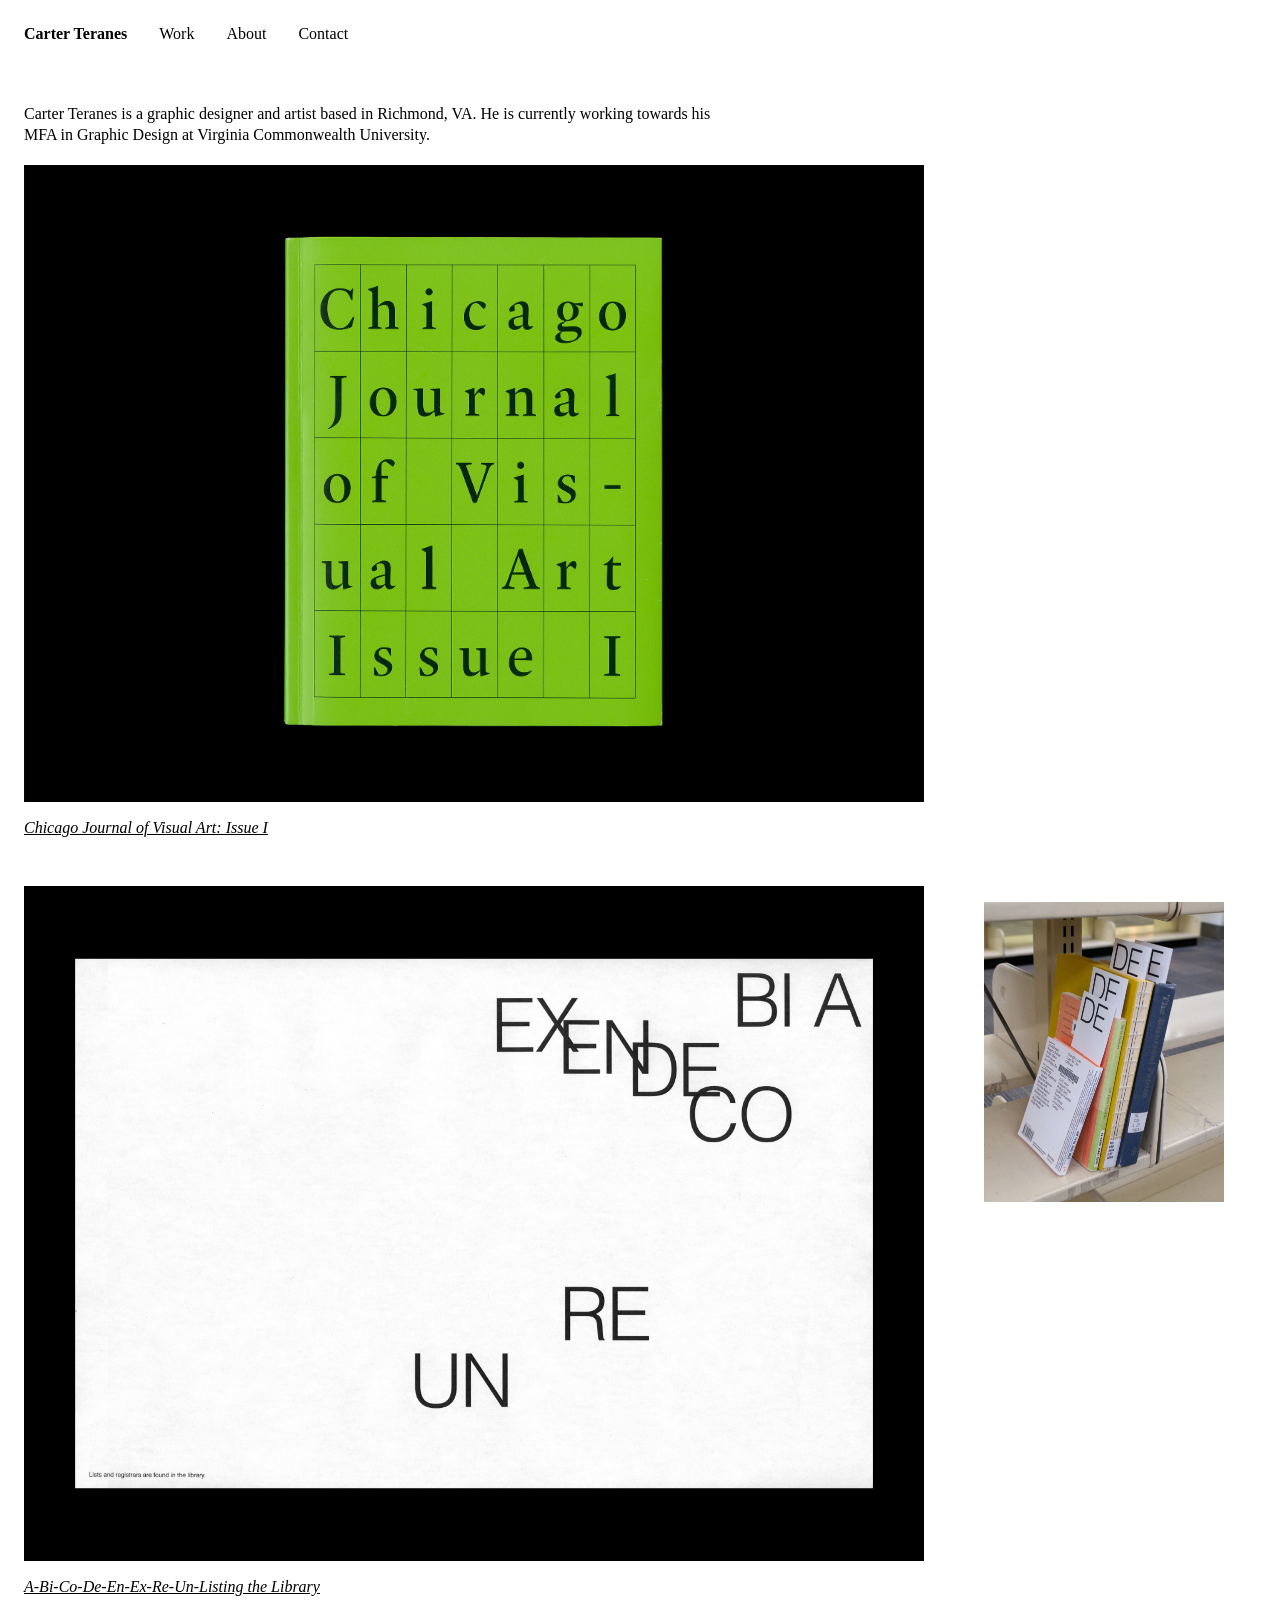
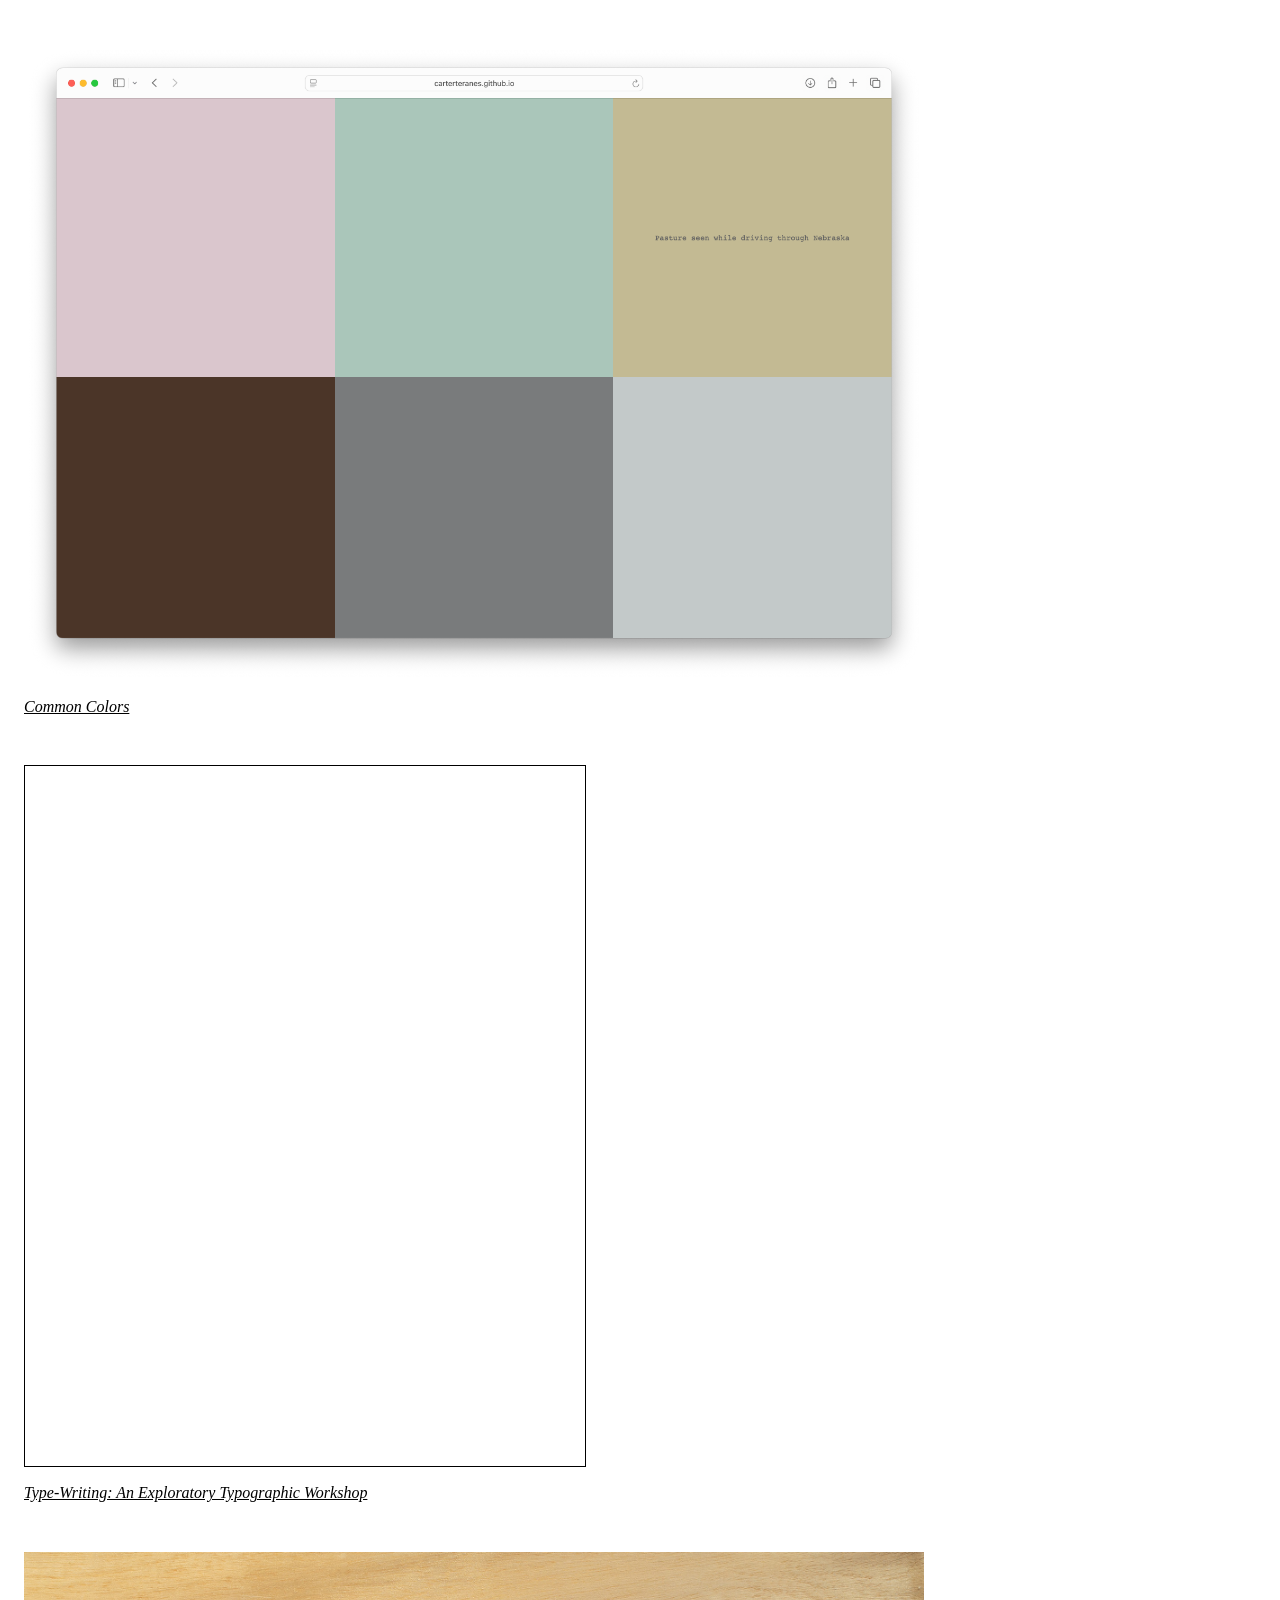
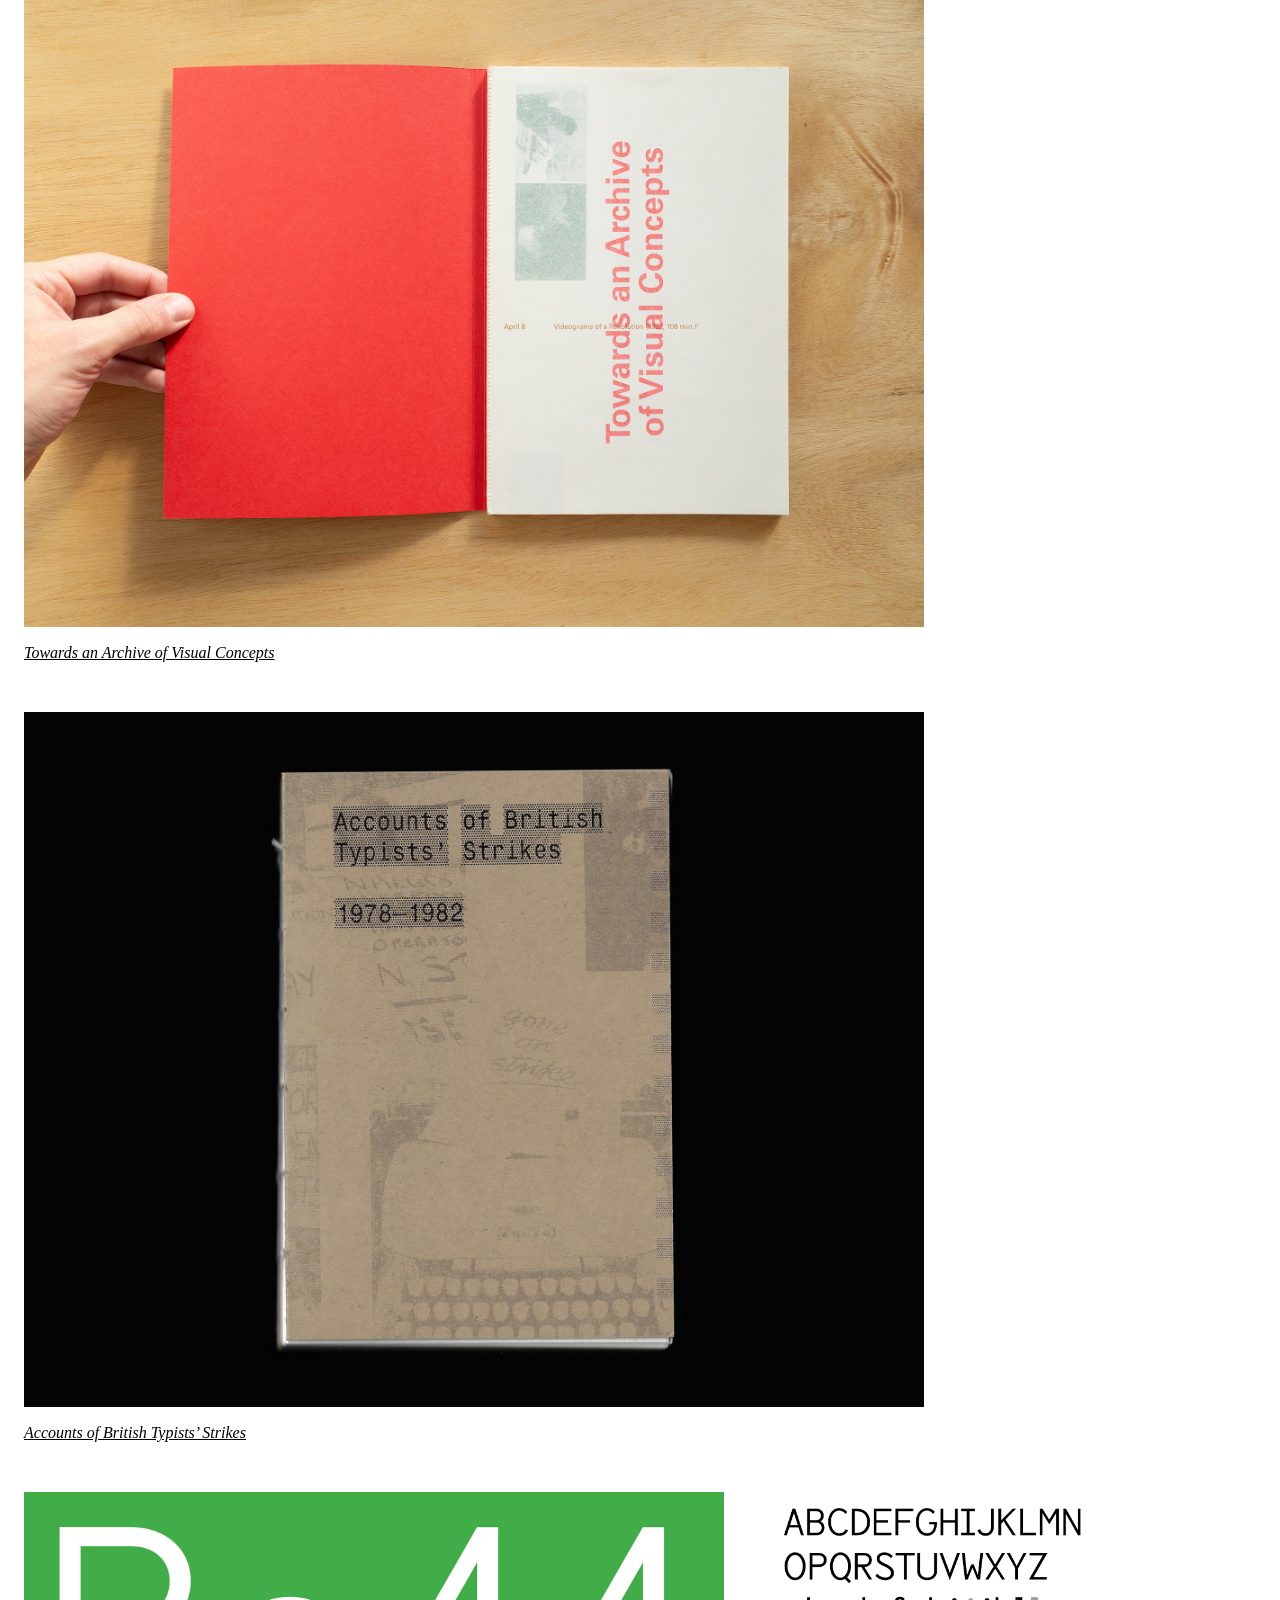
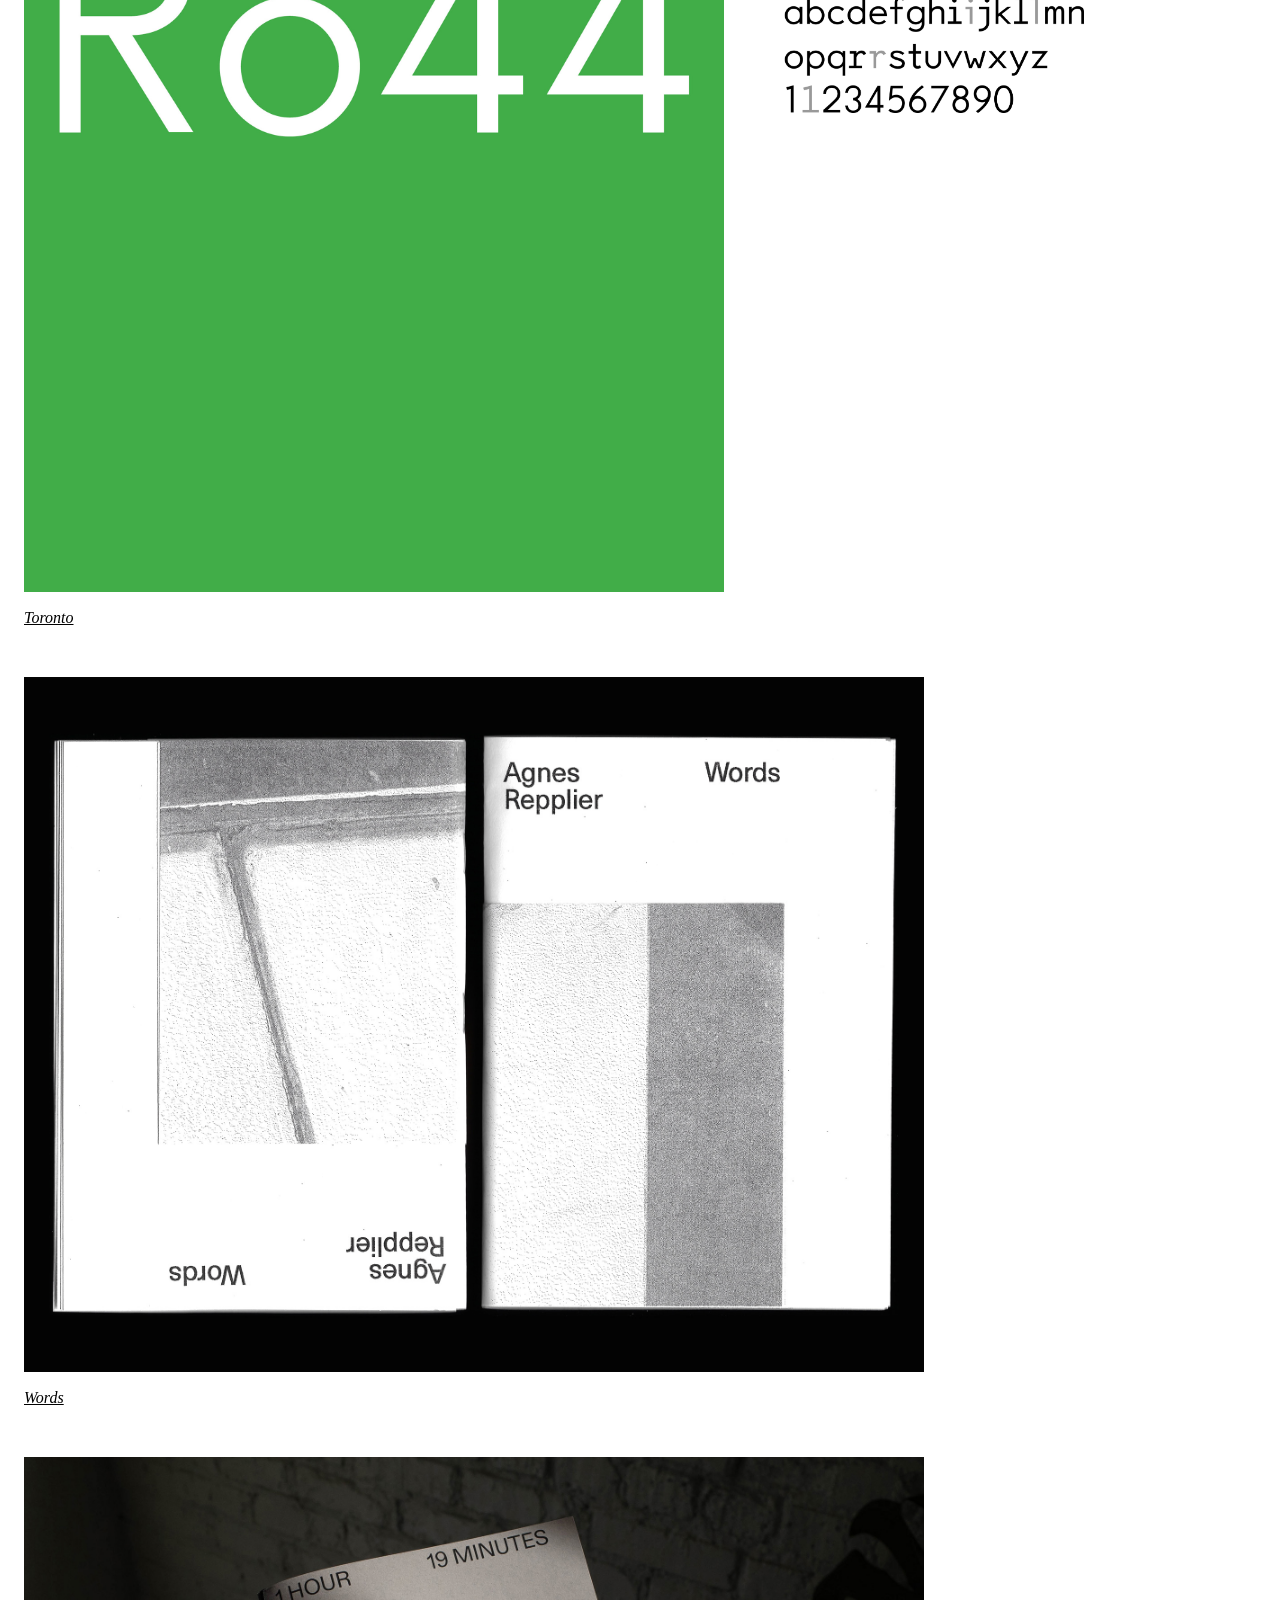
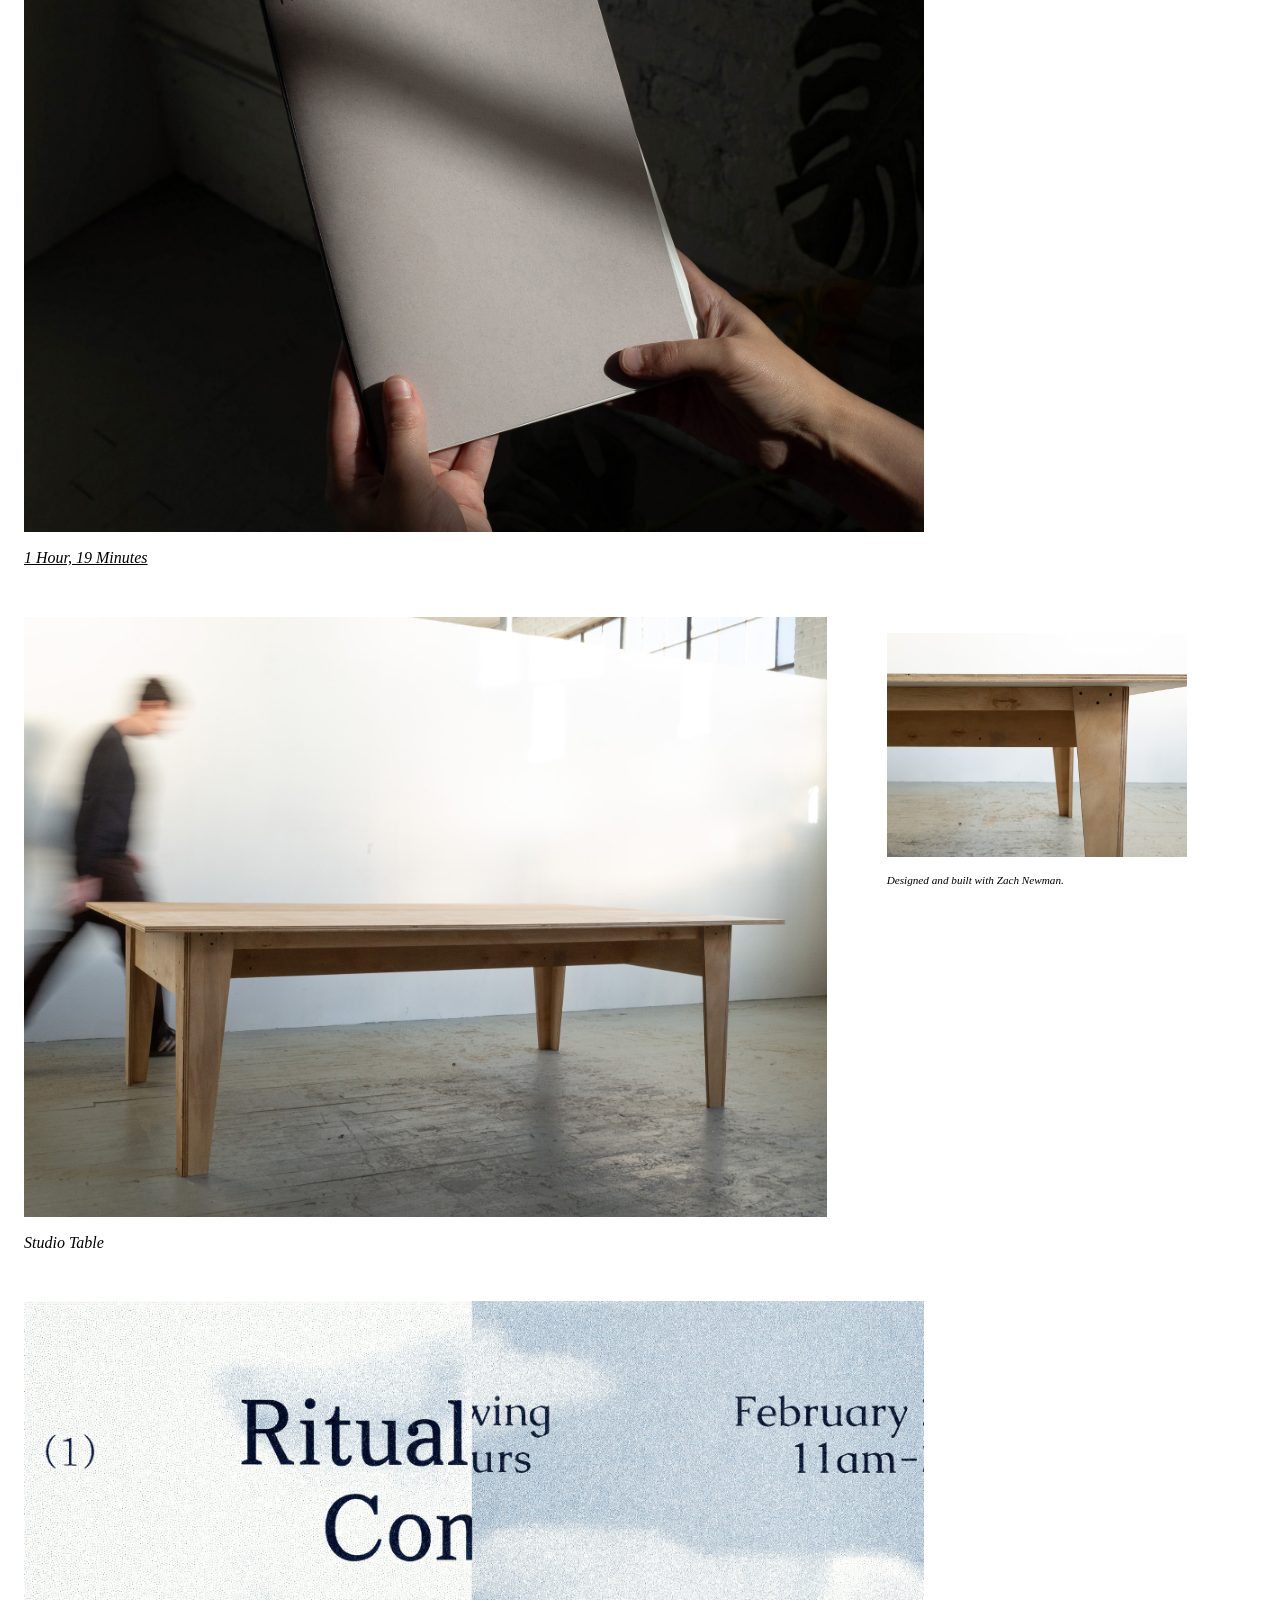
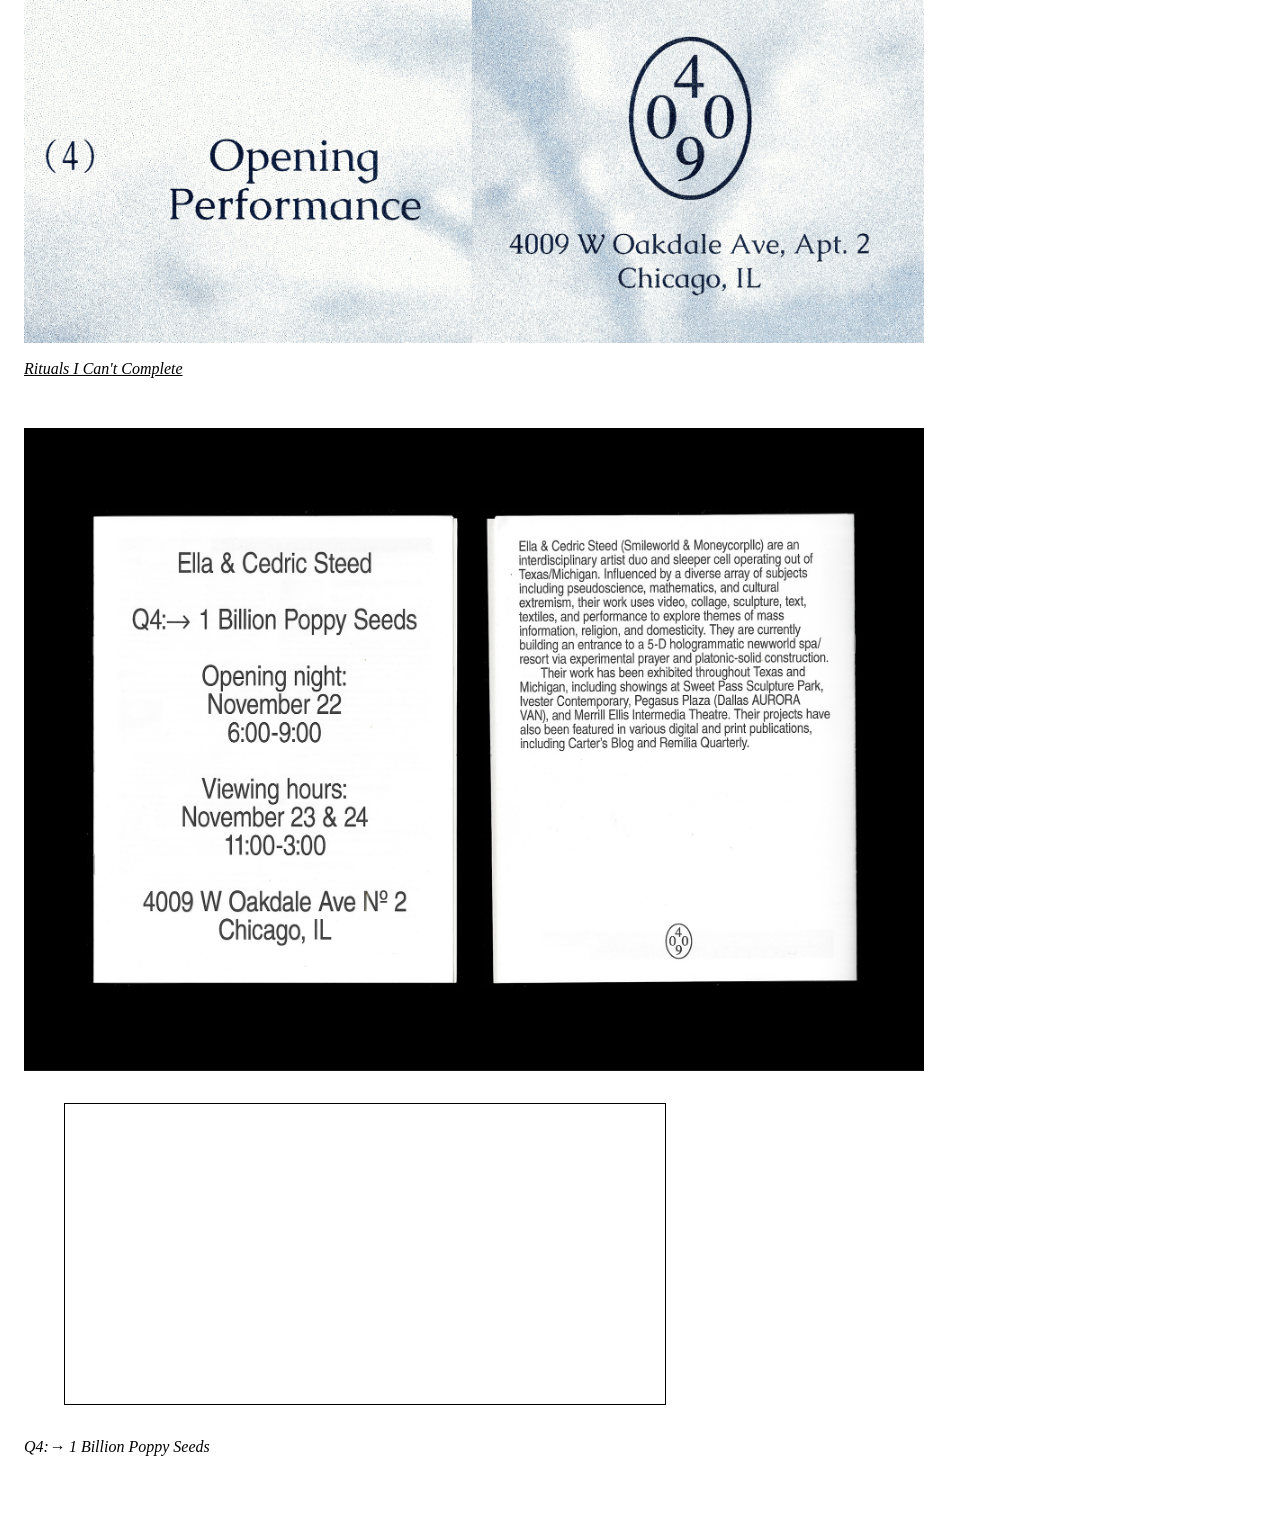
==== index.html @ 07ac8f30 "Chicago Journal Case Study" ====
<!DOCTYPE html>
<html lang="en">
<head>
    <meta charset="UTF-8">
    <meta name="viewport" content="width=device-width, initial-scale=1.0">
    <meta name="description" content="">
    <title>Carter Teranes</title>
    <link rel="stylesheet" href="styles.css">
    <link rel="icon" type="image/png" href="imgs/favicon.png">
</head>
<body>

    <div class="header">
        <div class="item"><h1><a href="index.html" class="label">Carter Teranes</a></h1></div>
        <div class="item"><p><a href="index.html" class="button">Work</a></p></div>
        <div class="item"><p><a href="about.html" class="button">About</a></p></div>
        <div class="item"><p><a href="contact.html" class="button">Contact</a></p></div>
    </div>

    <div class="container">
        <div class="textblock">
            <p>Carter Teranes is a graphic designer and artist based in Richmond, VA. He is currently working towards his MFA in Graphic Design at Virginia Commonwealth University.</p>
        </div>

        <a class="thumbnail-link" href="chicago-journal.html">
        <div class="thumbnail">
            <img src="imgs/chicago-journal/01-img20261008_15300018.jpg">
            <h2>Chicago Journal of Visual Art: Issue I</h2>
        </div>
        </a>

        <a class="thumbnail-link" href="list.html">
        <div class="thumbnail">
            <img src="imgs/list/list-project-composite-02-mock.jpg">
            <figure>
                    <img src="imgs/list/A0020188.jpg">
                </figure><br>
            <h2>A-Bi-Co-De-En-Ex-Re-Un-Listing the Library</h2>
        </div>
        </a>

        <a class="thumbnail-link" href="https://carterteranes.github.io/initial/common-colors/index.html">
            <div class="thumbnail">
                <img src="imgs/common-colors4.png"><br>
                <h2>Common Colors</h2>
            </div>
        </a>

        <a class="thumbnail-link" href="type-writing.html">
            <div class="thumbnail">
                    <video style="border: 1px solid black; aspect-ratio: 4 / 5;" height="700px" autoplay muted preload loop playsinline>
                        <source src="imgs/type-writing/type-writing-workshop-instagram-poster-02.mp4"type="video/mp4">
                    </video>
                <h2>Type-Writing: An Exploratory Typographic Workshop</h2>
            </div>
        </a>
        
        <a class="thumbnail-link" href="towards-an-archive.html">
            <div class="thumbnail">
                <img src="imgs/towards-an-archive/A0001030.jpg">
                <h2>Towards an Archive of Visual Concepts</h2>
            </div>
        </a>

        <a class="thumbnail-link" href="typists-strikes.html">
            <div class="thumbnail">
                <img src="imgs/typists-strikes/typist-strikes-scans 1.jpg">
                <h2>Accounts of British Typists’ Strikes</h2>
            </div>
        </a>

        <a class="thumbnail-link" href="toronto.html">
            <div class="thumbnail">
                <img height="700px" src="imgs/toronto/toronto-specimen.jpg">

                <figure>
                <img src="imgs/toronto/Asset 2.png">
                </figure><br>
                <h2>Toronto</h2>
            </div>
        </a>

        <a class="thumbnail-link" href="words.html">
            <div class="thumbnail">
                <img src="imgs/words/words-scan-02 copy 2.jpg">
                <h2>Words</h2>
            </div>
        </a>

        <a class="thumbnail-link" href="1hour.html">
            <div class="thumbnail">
                <img src="imgs/1hour/A0000787.jpg">
                <h2>1 Hour, 19 Minutes</h2>
            </div>
        </a>

        <div class="thumbnail">
            <img height="600px" src="imgs/furniture/A0001367.jpg">

                <figure>
                    <img src="imgs/furniture/A0001358.jpg">
                    <figcaption>Designed and built with Zach Newman.</figcaption>
                </figure><br>

            <h3>Studio Table</h3>
        </div>

        <a class="thumbnail-link" href="rituals.html">
            <div class="thumbnail">
                <img src="imgs/4009/4009 Web Carter-23.jpg">
                <h2>Rituals I Can't Complete</h2>
            </div>
        </a>

            <div class="thumbnail">
                <img src="imgs/4009/gallery4009-ella+cedric-scans-covers.png">
                <figure>
                    <video style="border: 1px solid black;" height="300px" autoplay muted preload loop playsinline>
                        <source src="imgs/4009/08-gallery4009-ella-cedric-01.MP4" type="video/mp4">
                    </video>
                </figure>
                <h3>Q4:→ 1 Billion Poppy Seeds</h3>
            </div>


    </div>

</body>
</html>
---- styles.css ----
body{
    background-color: white;
    line-height: 1.3;
}

h1{
font-size: 1em;
font-family: 'Times New Roman', Times, serif;
color: black;
font-weight: bold;
padding: 0px;
margin: 0px;
font-style: normal;
}

h2{
font-size: 1em;
font-family: 'Times New Roman', Times, serif;
color: black;
font-weight: normal;
font-style: italic;
padding: 0px;
margin: 0px;
padding-bottom: 1em;
}

h3{
font-size: 1em;
font-family: 'Times New Roman', Times, serif;
color: black;
font-weight: normal;
font-style: italic;
padding: 0px;
margin: 0px;
padding-bottom: 1em;
}

p{
font-size: 1em;
font-family: 'Times New Roman', Times, serif;
color: black;
padding: 0px;
margin: 0px;
font-style: normal;
padding-bottom: 1.2em;
}

em{
    font-style: italic;
}

.header{
    padding: 1em;
    display: flex;
    justify-content: flex-start; 
    gap: 2em;
    position: fixed;
    width: 100%;
    z-index: 1000;
}

a {
    color: black;
}

.thumbnail-link {
    text-decoration: none;
}

.thumbnail h2,
.thumbnail p {
    text-decoration: underline;
}

.thumbnail-link:hover h2,
.thumbnail-link:hover p {
    text-decoration: none;
}

a:hover{
    text-decoration: none;
    color: black;
}

.button{
    background-color: white;
    text-decoration: none;
}

.button:hover{
    background-color: white;
    text-decoration: underline;
}

.label{
    background-color: white;
    text-decoration: none;
}

.label:hover{
    background-color: white;
    text-decoration: none;
}

.thumbnail{
width: 100%;
height: auto;
padding-bottom: 2em;
}

img{
    max-width: 900px;
    max-height: 900px;
    padding-bottom: 1em;
    padding-right: 1em;
    vertical-align: top;
}

  figcaption {
    font-size: 0.7rem;
    font-style: italic;
  }

video{
    margin-bottom: 1em;
    margin-right: 1em;
    vertical-align: top;
}

.container{
    padding: 1em;
    padding-top: 6em;
}

.textblock{
    max-width: 700px;
}

blockquote{
    padding-right: 0;
    margin-right: 0;
    margin-bottom: 1.2em;
}

figure{
    display: inline-block;  
    padding-right: 0;
    margin-right: 0;
}

figure img {
    max-width: 300px;
    max-height: 300px;
}

@media screen and (max-width: 700px) {
.thumbnail{
width: 100%;
height: auto;
}
img{
    width: 100%;
    height: auto;
}

figure img {
    max-width: 100%;
    max-height: 100%;
}

figure {
    max-width: 50%;
    margin-left: 0em;
}

video{
    width: 100%;
    height: auto;
    padding-bottom: 1em;
}

.header{
    padding: 1em;
    position: fixed;
    width: 100%;
    z-index: 1000;
}

}
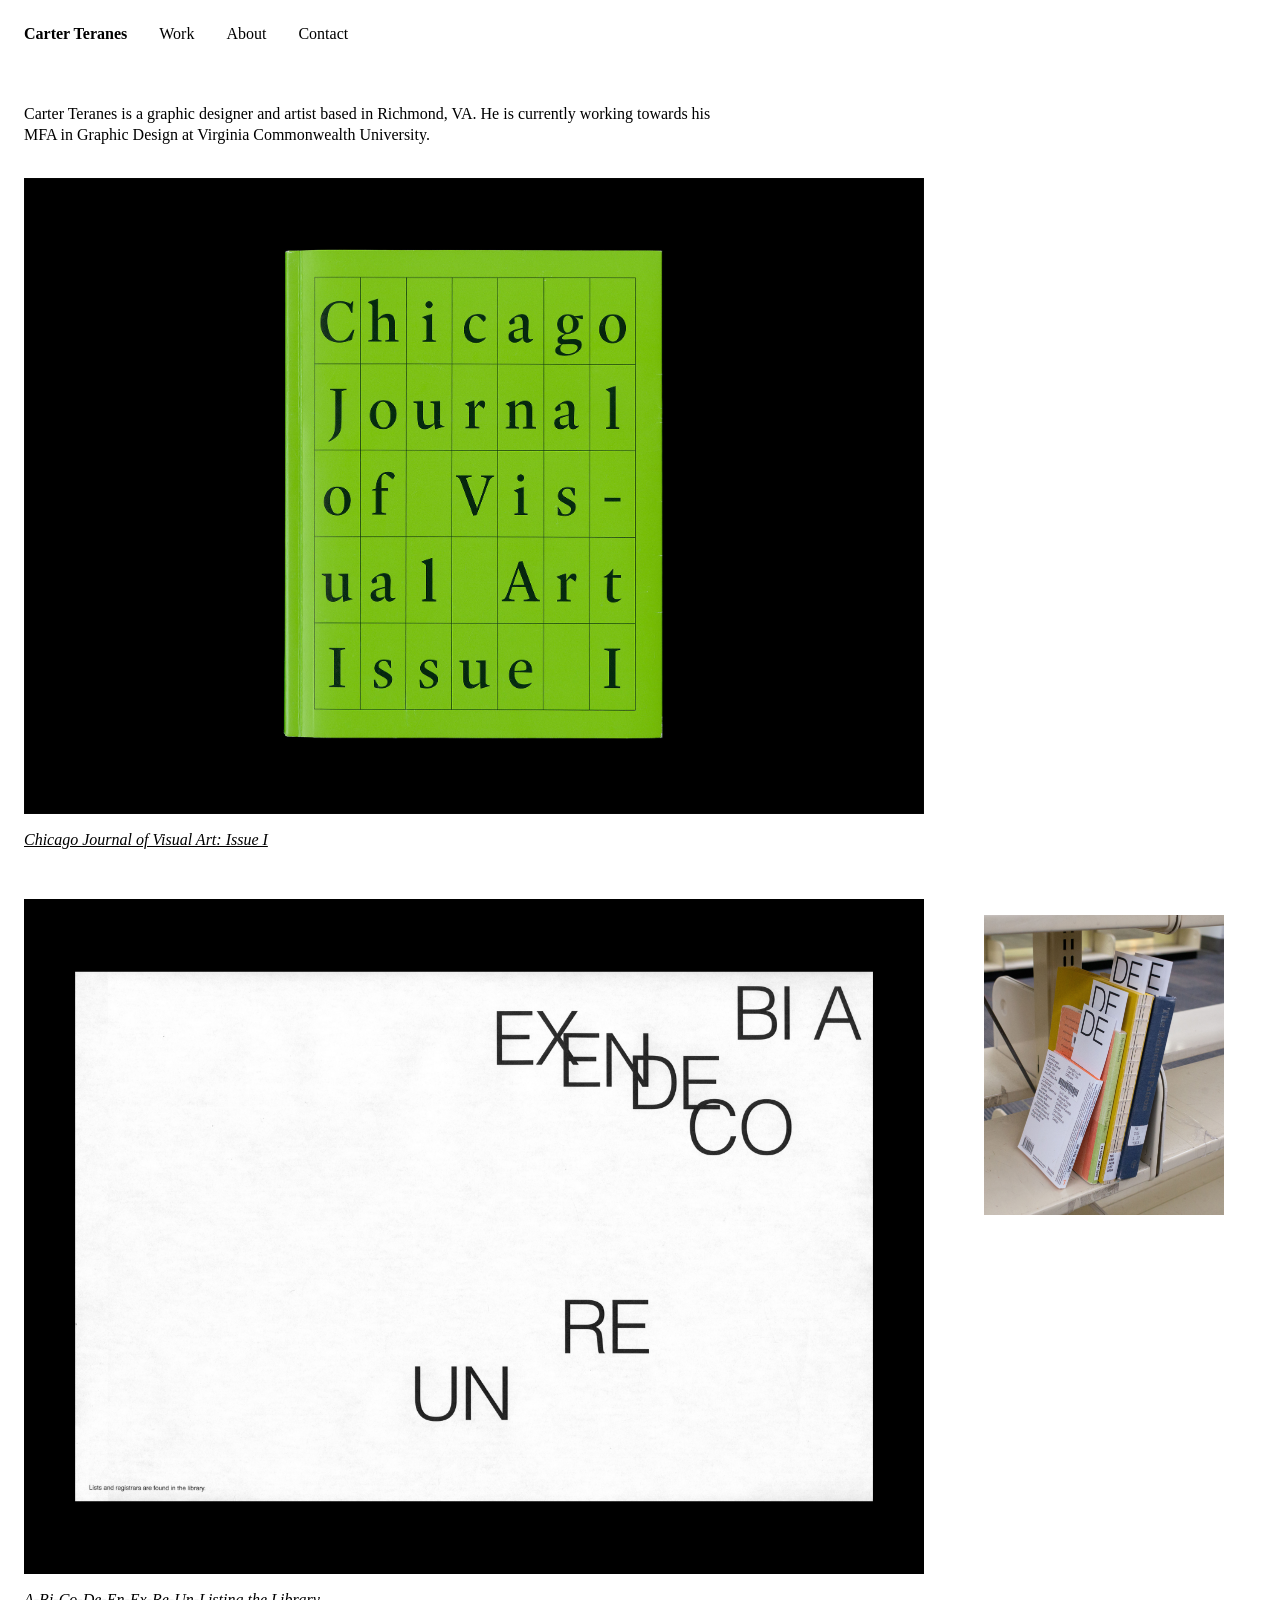
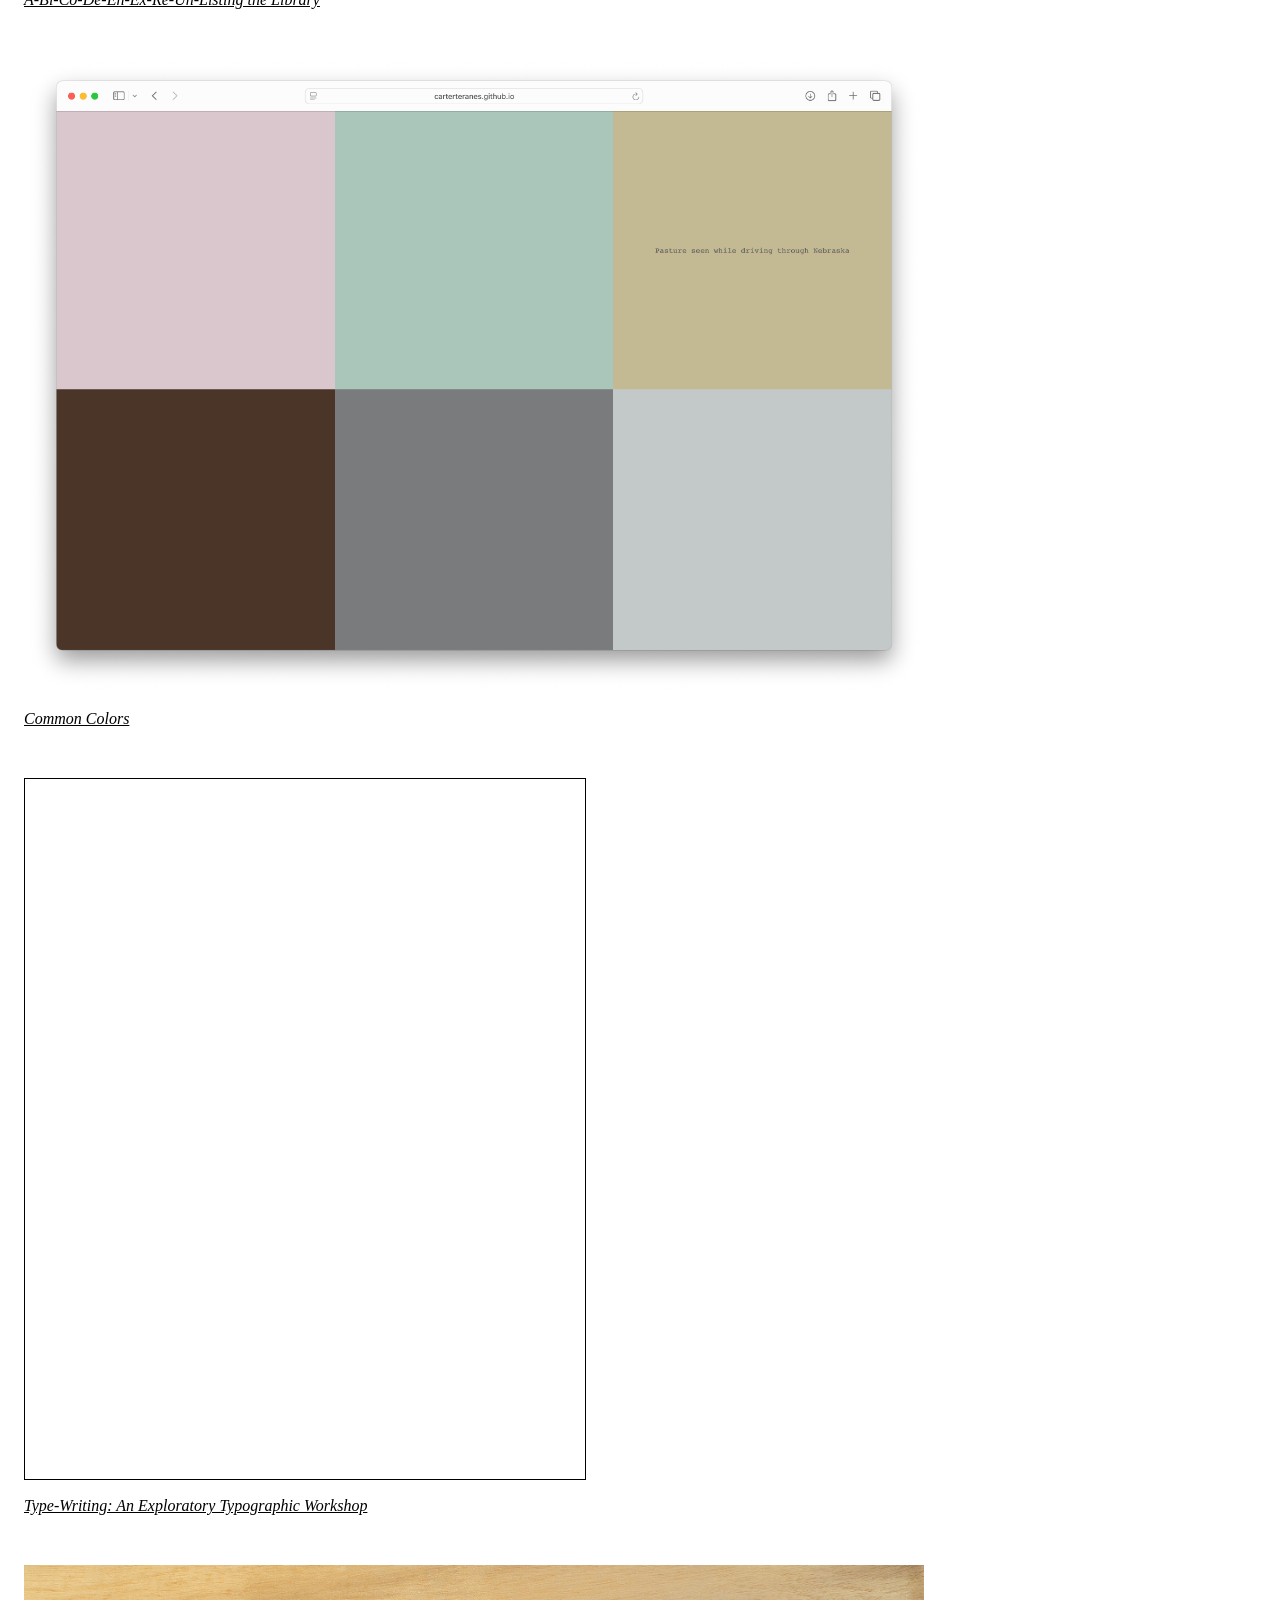
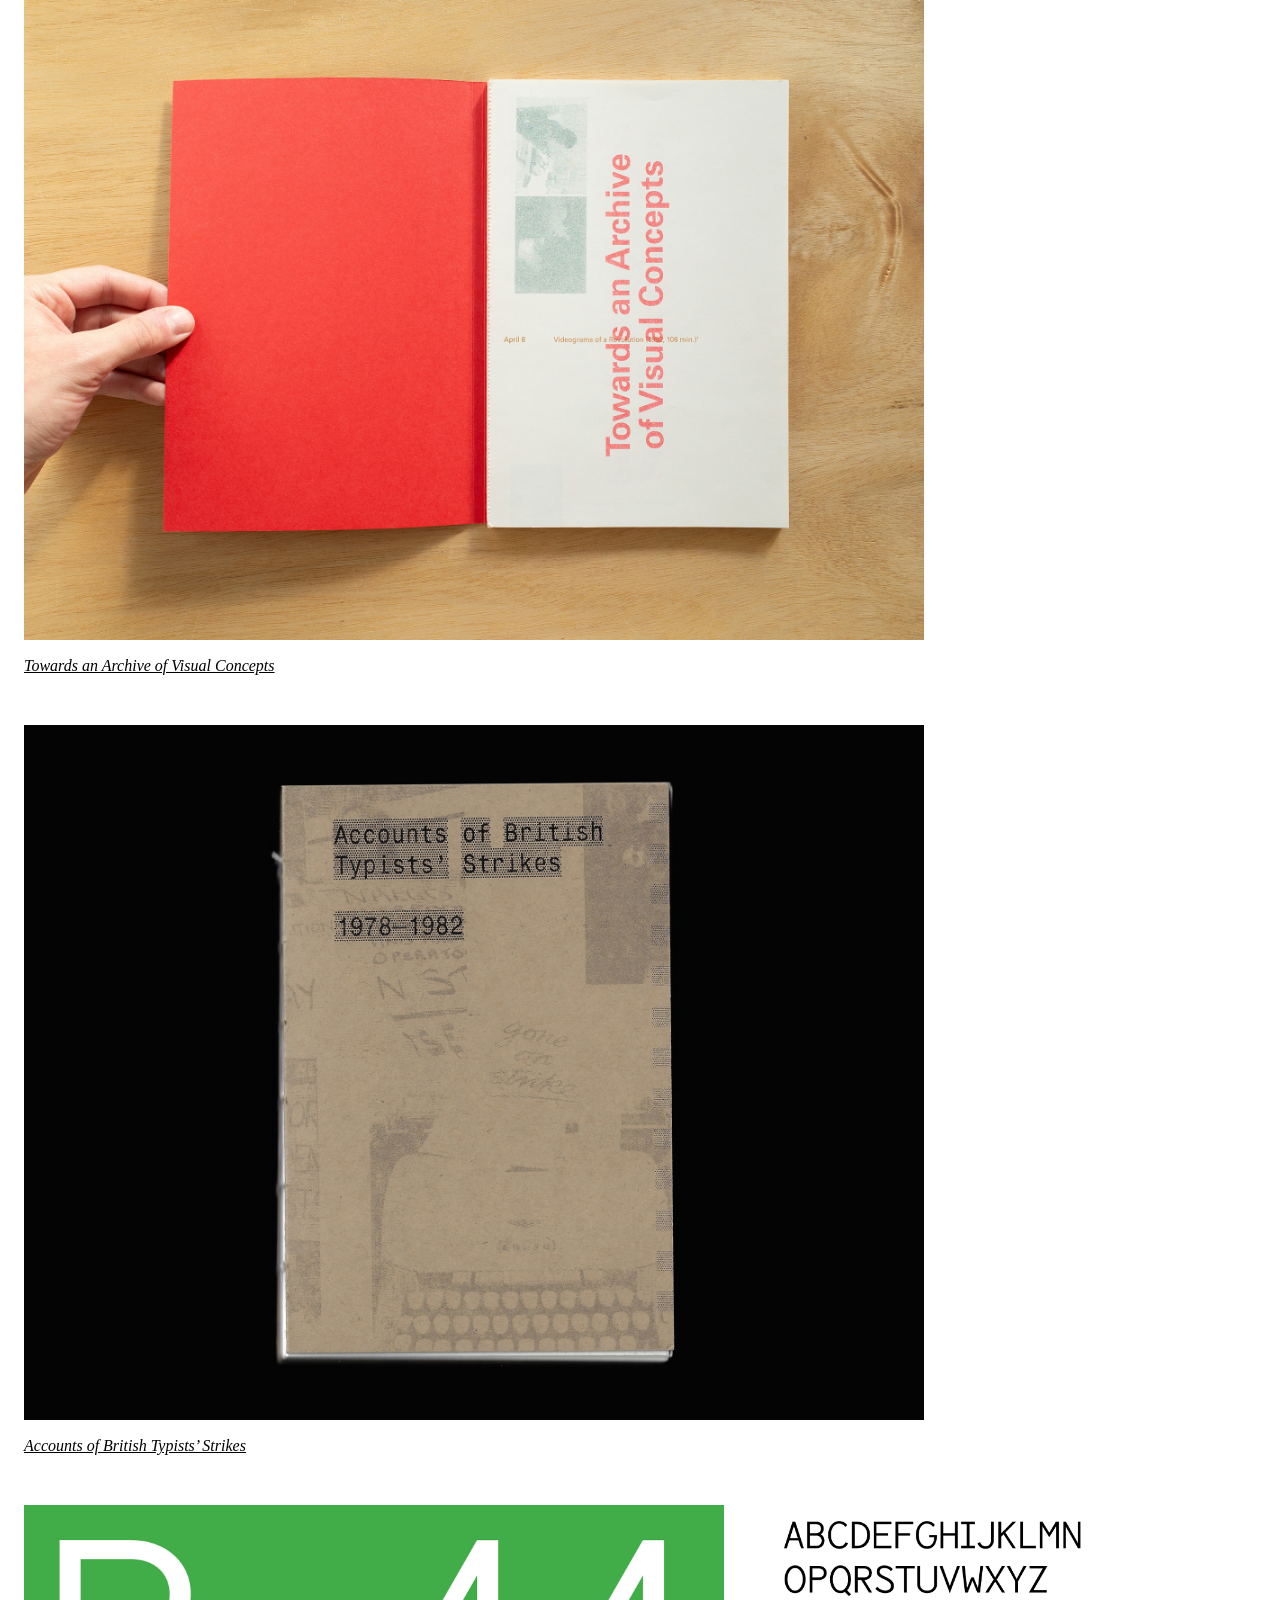
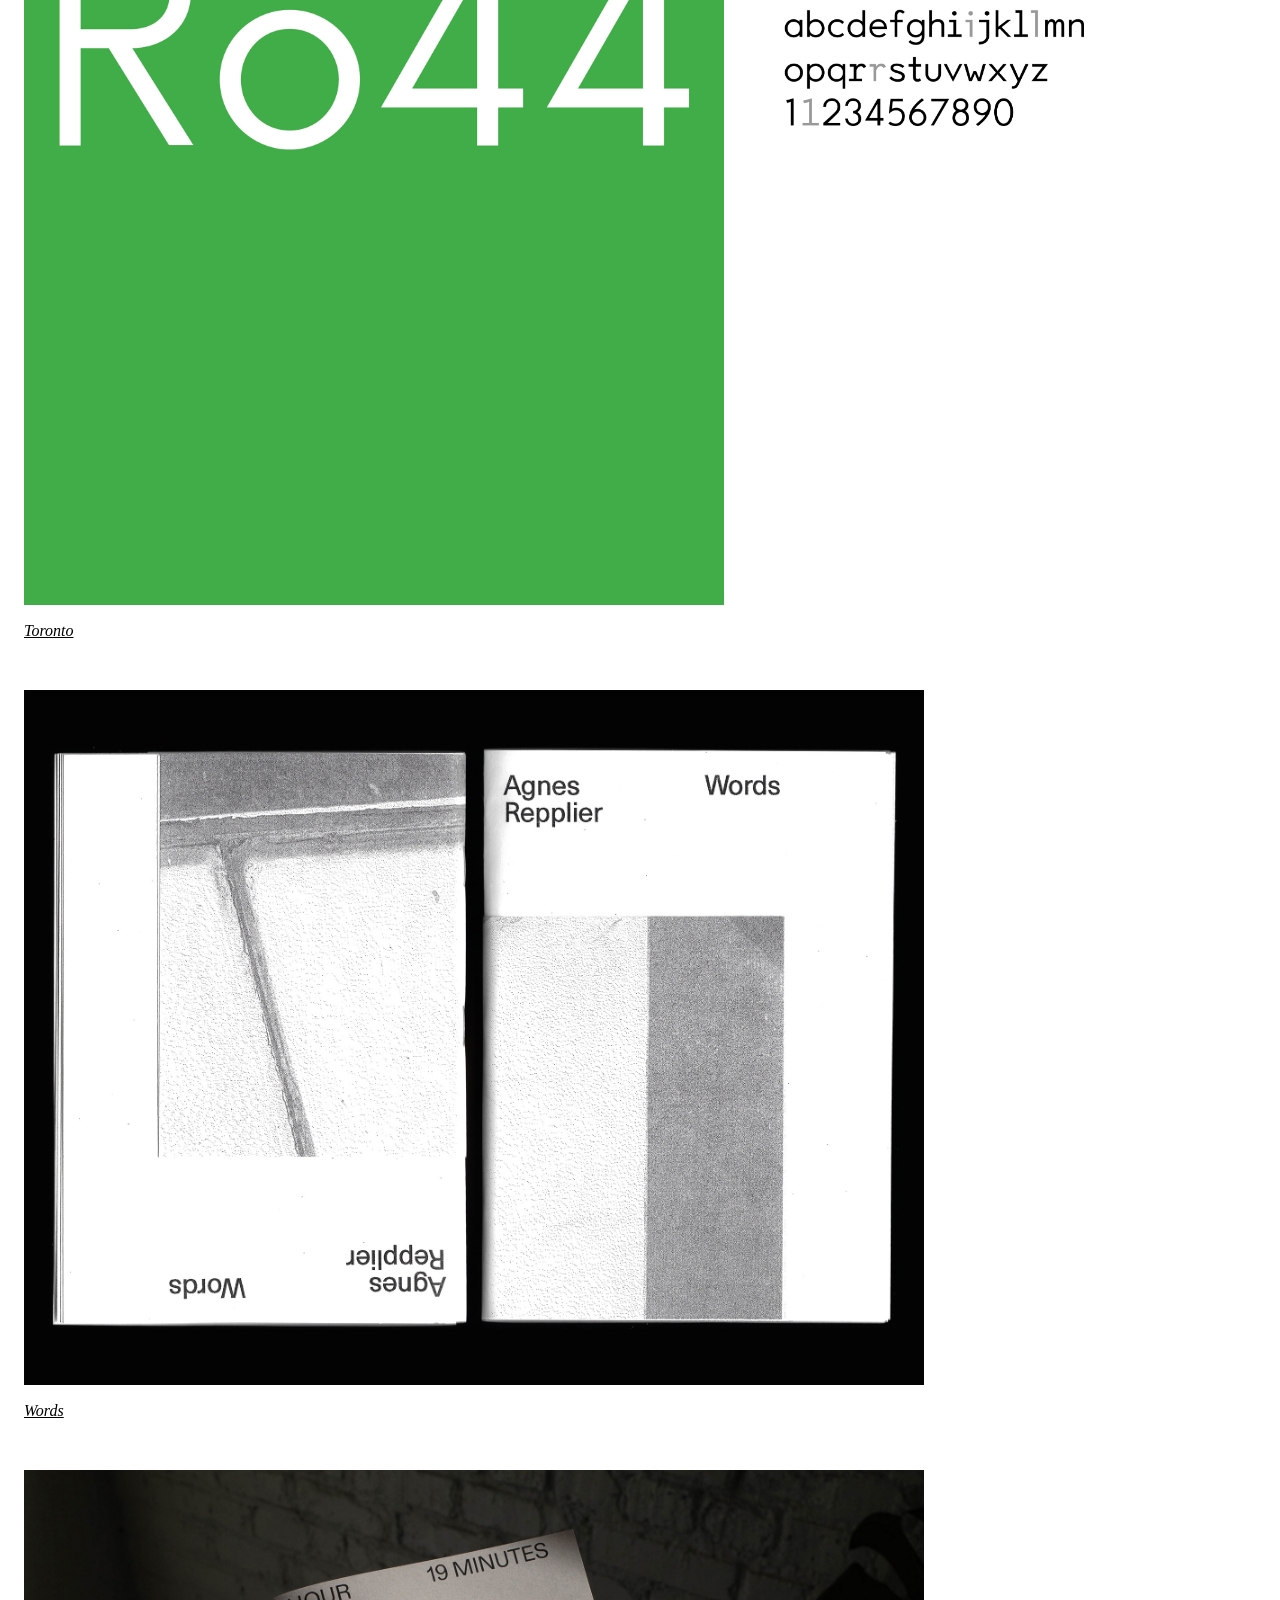
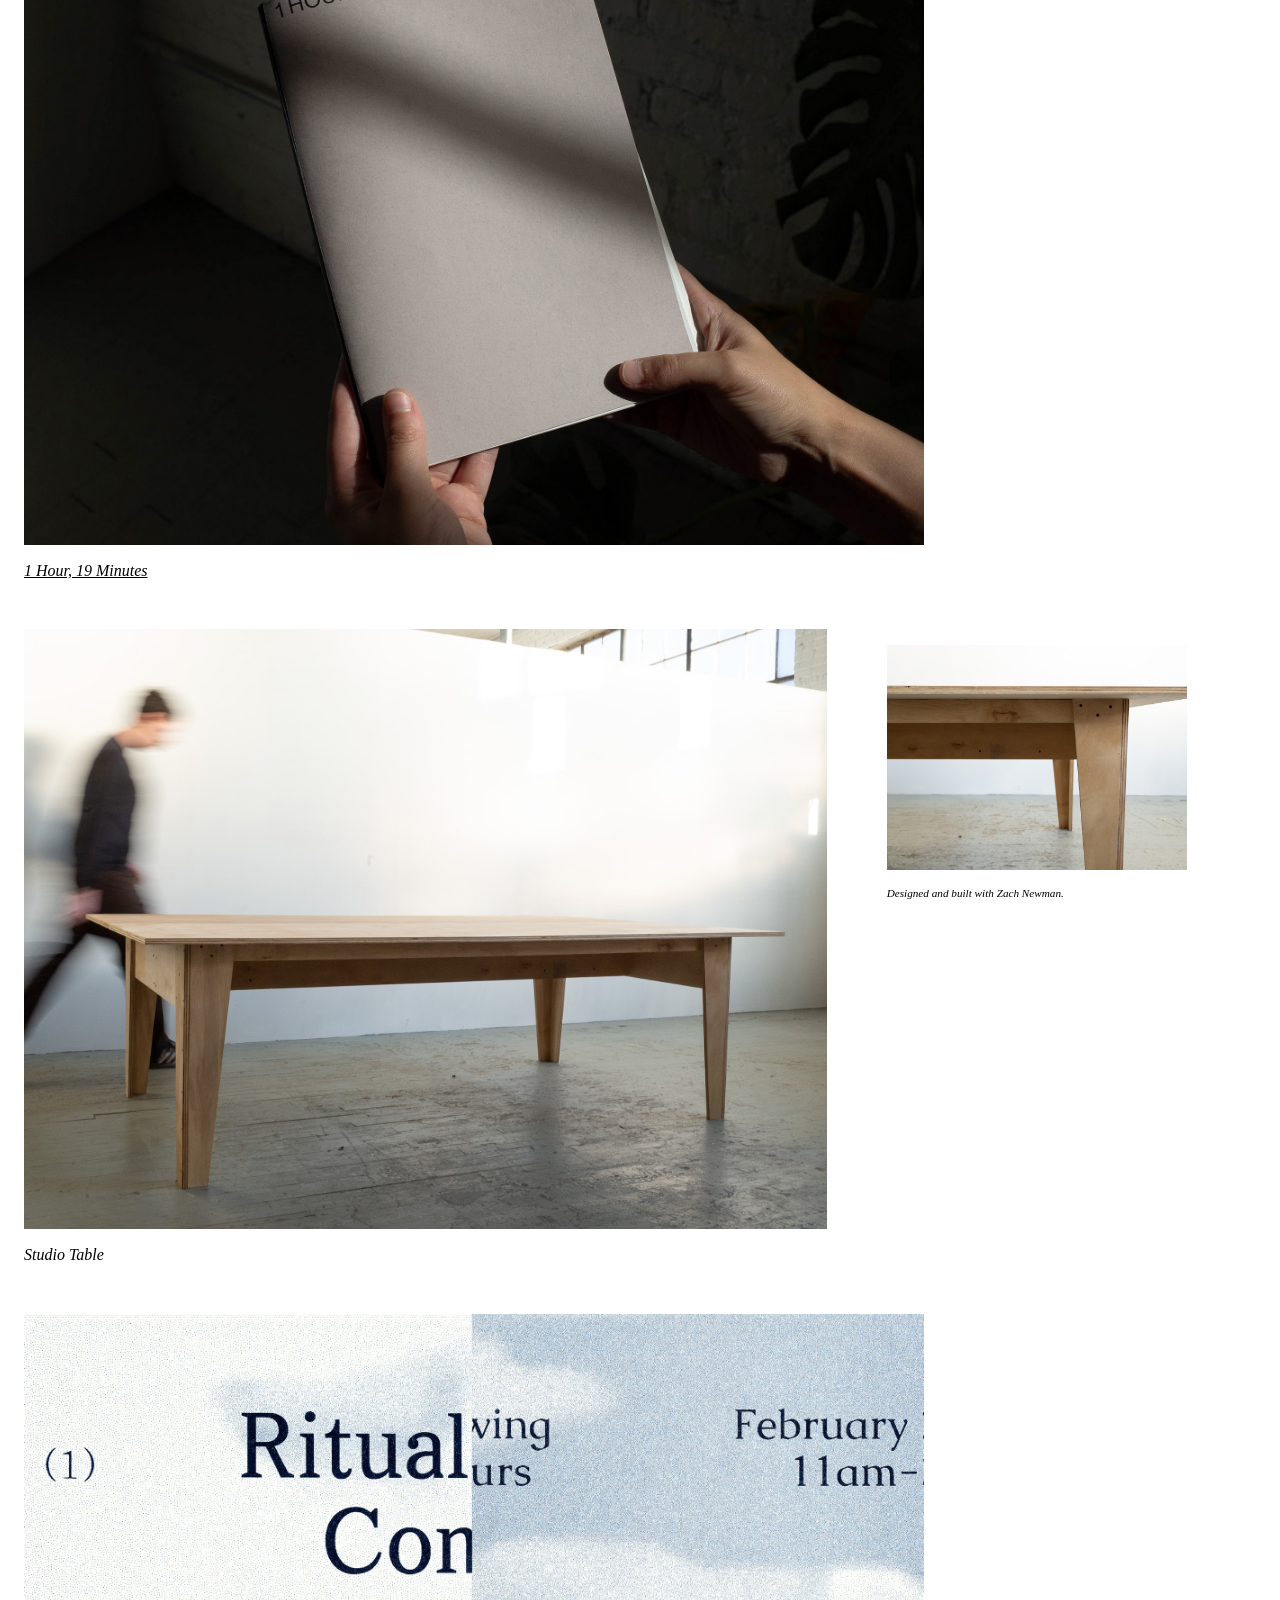
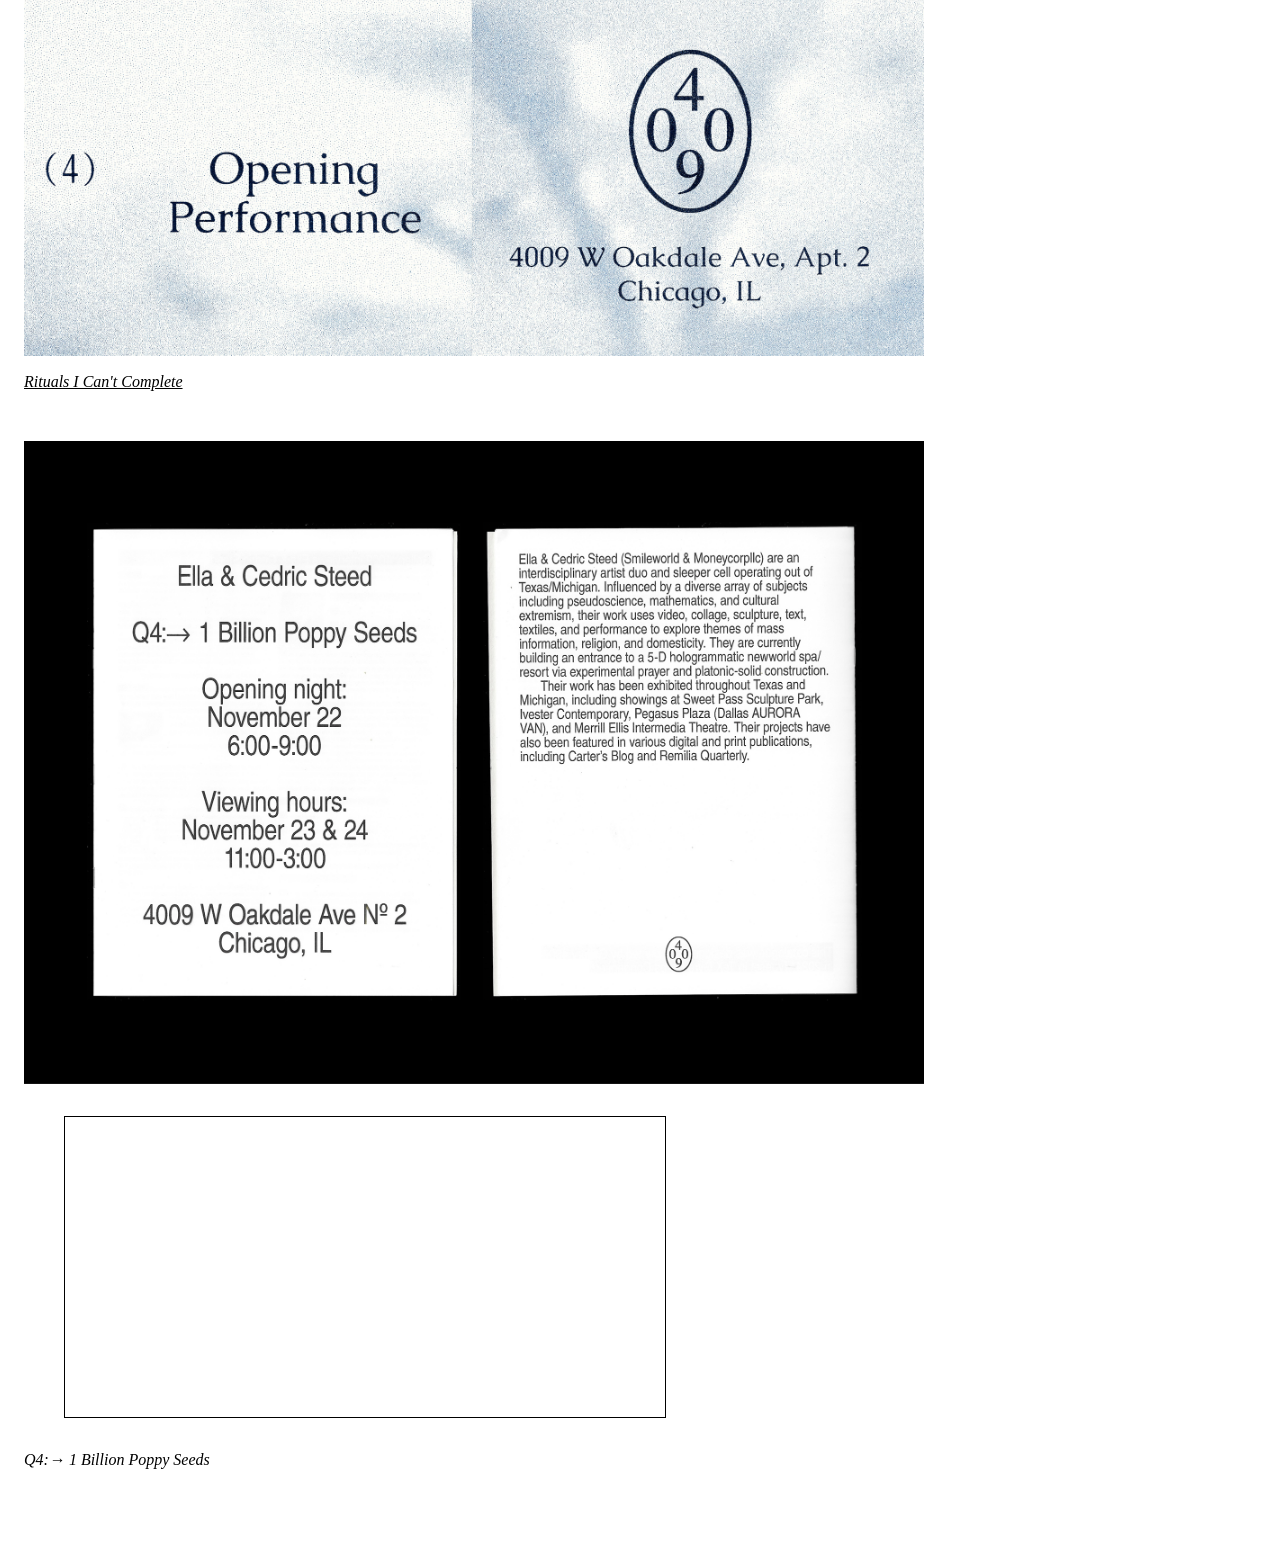
==== commit 0c0e022d: "padding update to homepage" ====
--- a/index.html
+++ b/index.html
@@ -19,7 +19,7 @@
 
     <div class="container">
         <div class="textblock">
-            <p>Carter Teranes is a graphic designer and artist based in Richmond, VA. He is currently working towards his MFA in Graphic Design at Virginia Commonwealth University.</p>
+            <p style="padding-bottom: 2em;">Carter Teranes is a graphic designer and artist based in Richmond, VA. He is currently working towards his MFA in Graphic Design at Virginia Commonwealth University.</p>
         </div>
 
         <a class="thumbnail-link" href="chicago-journal.html">
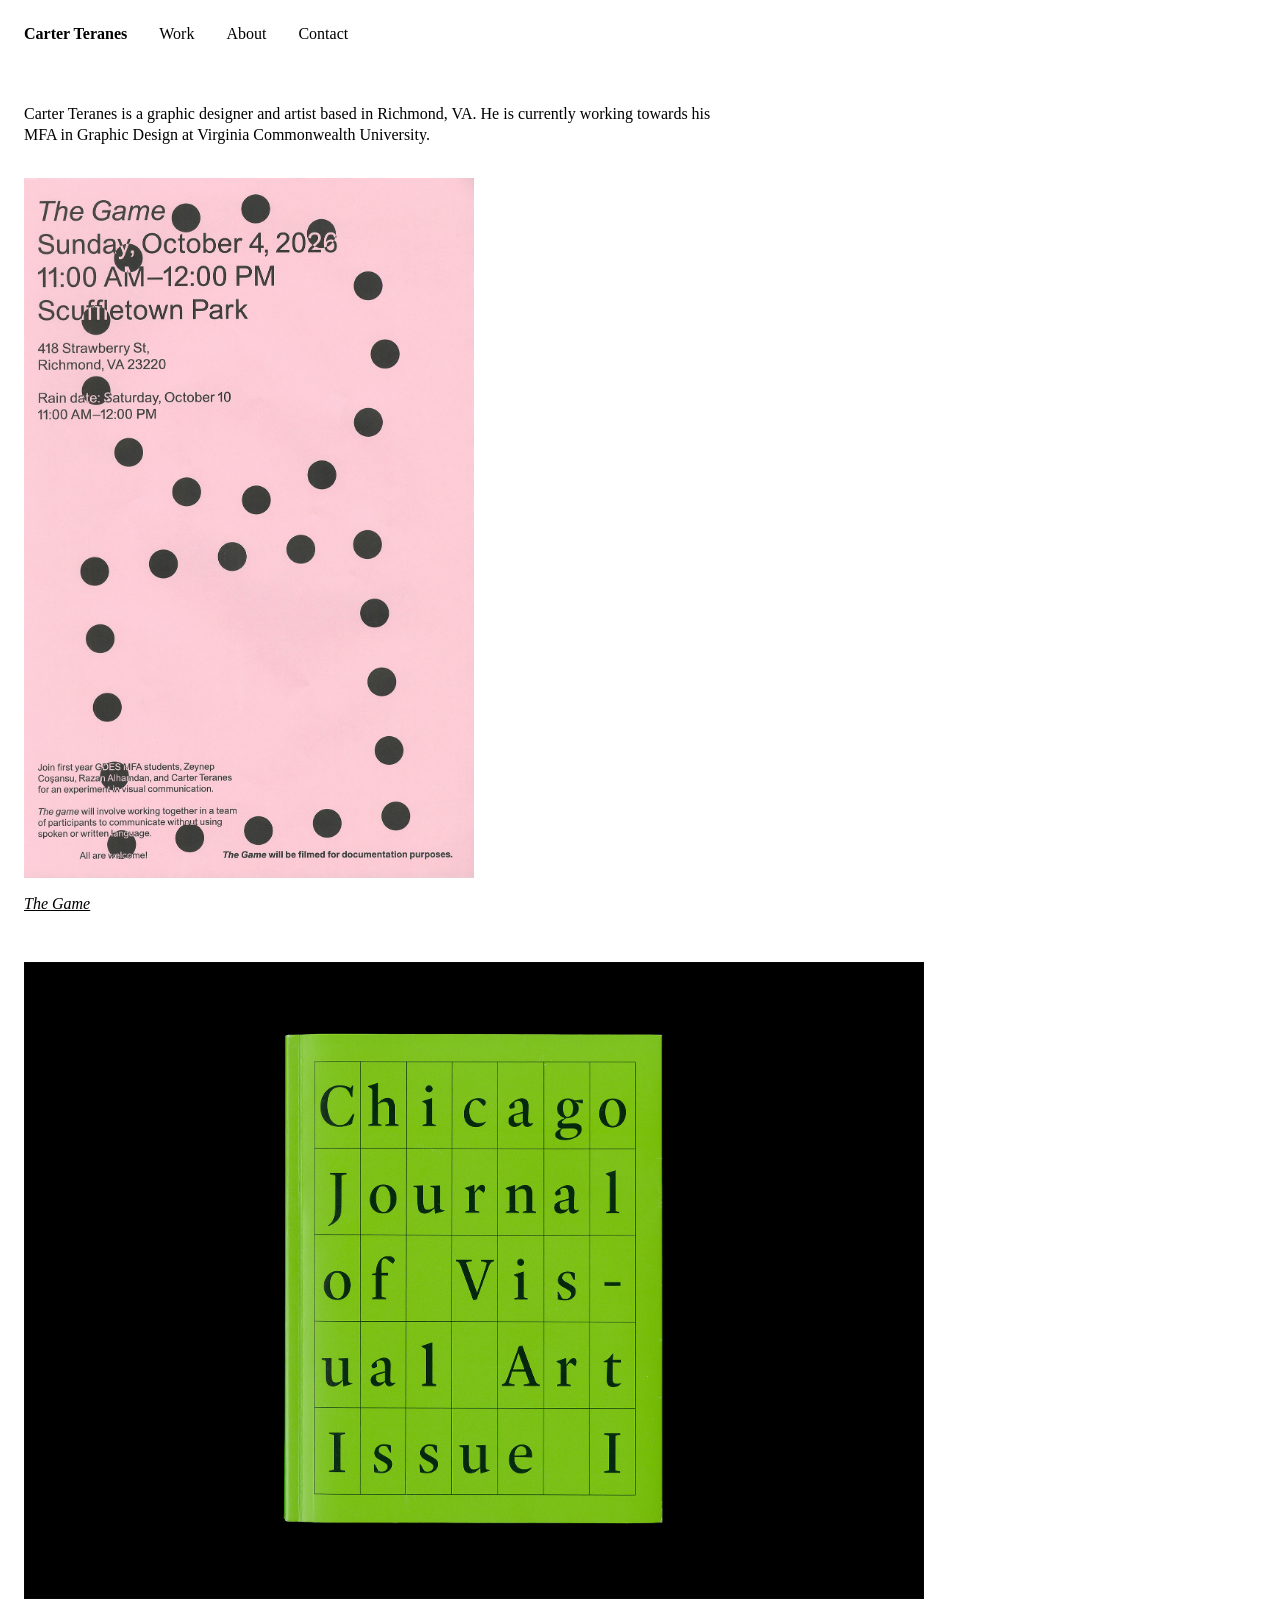
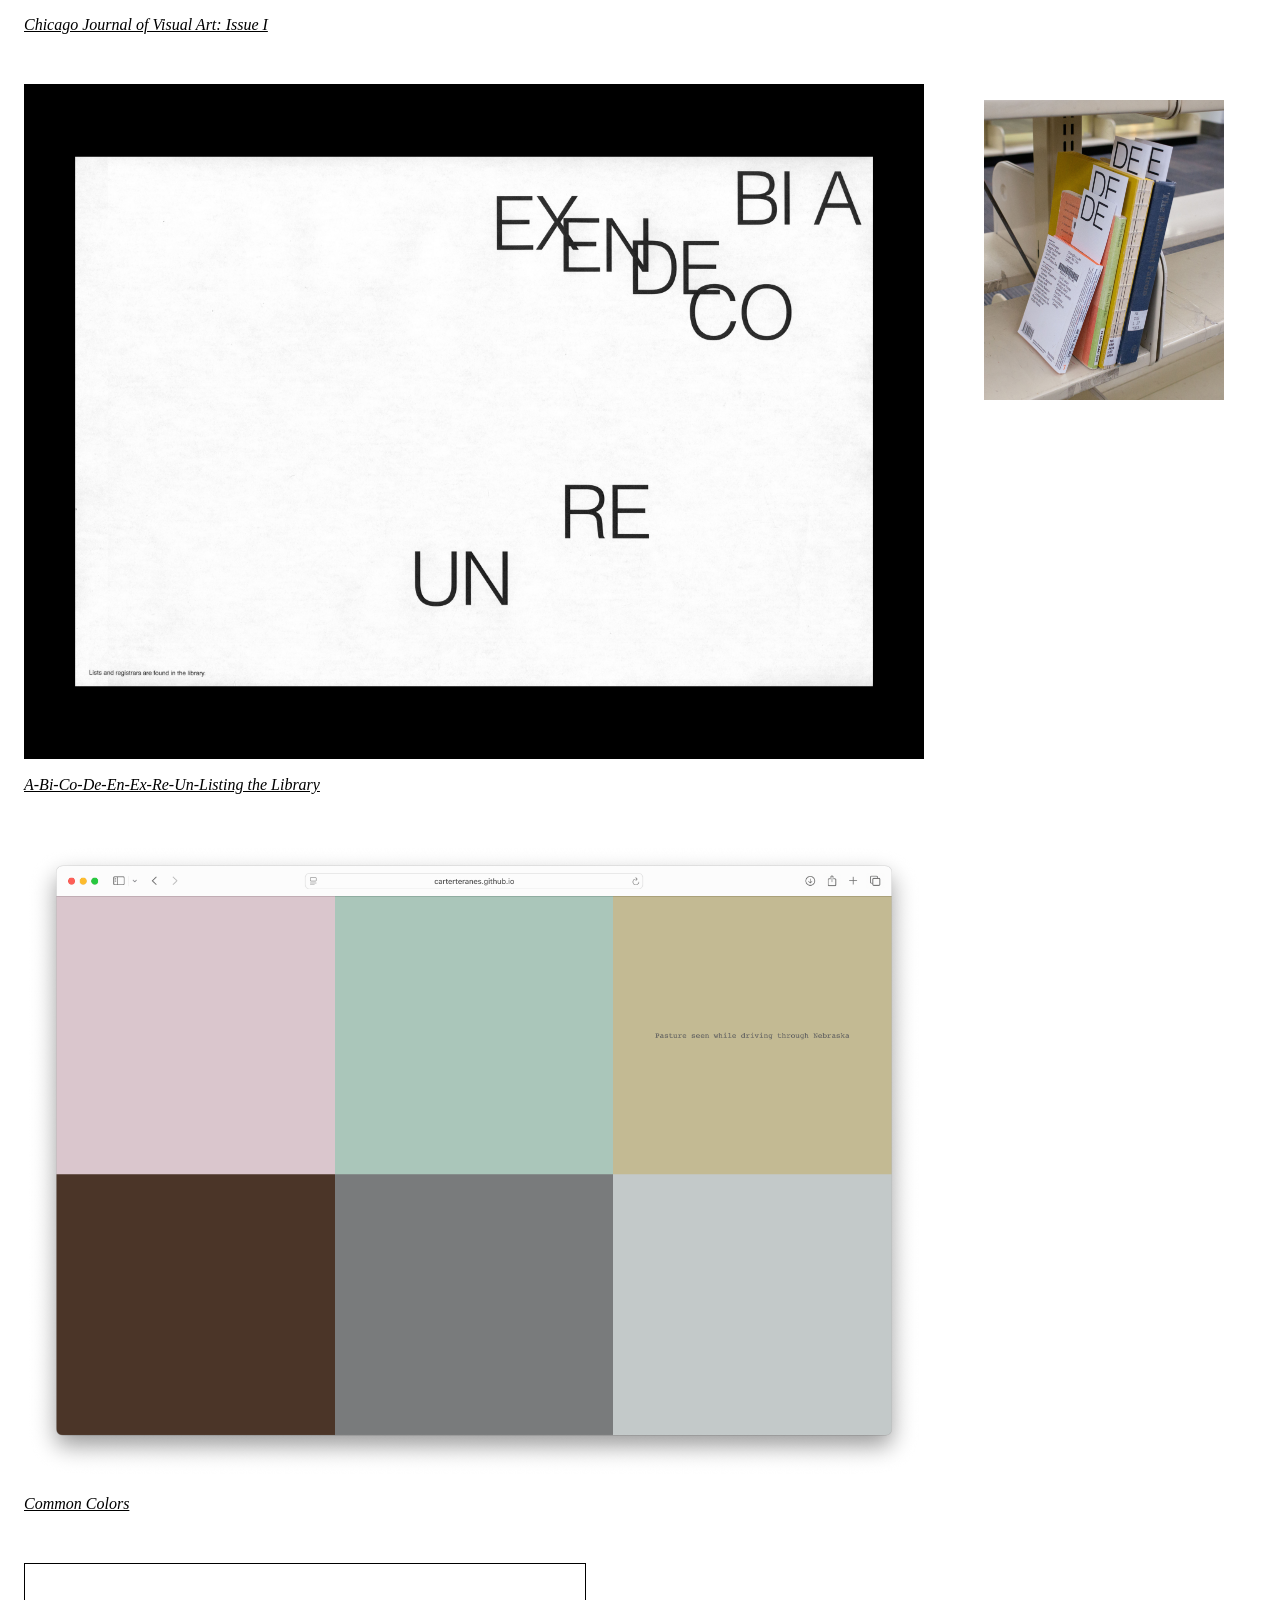
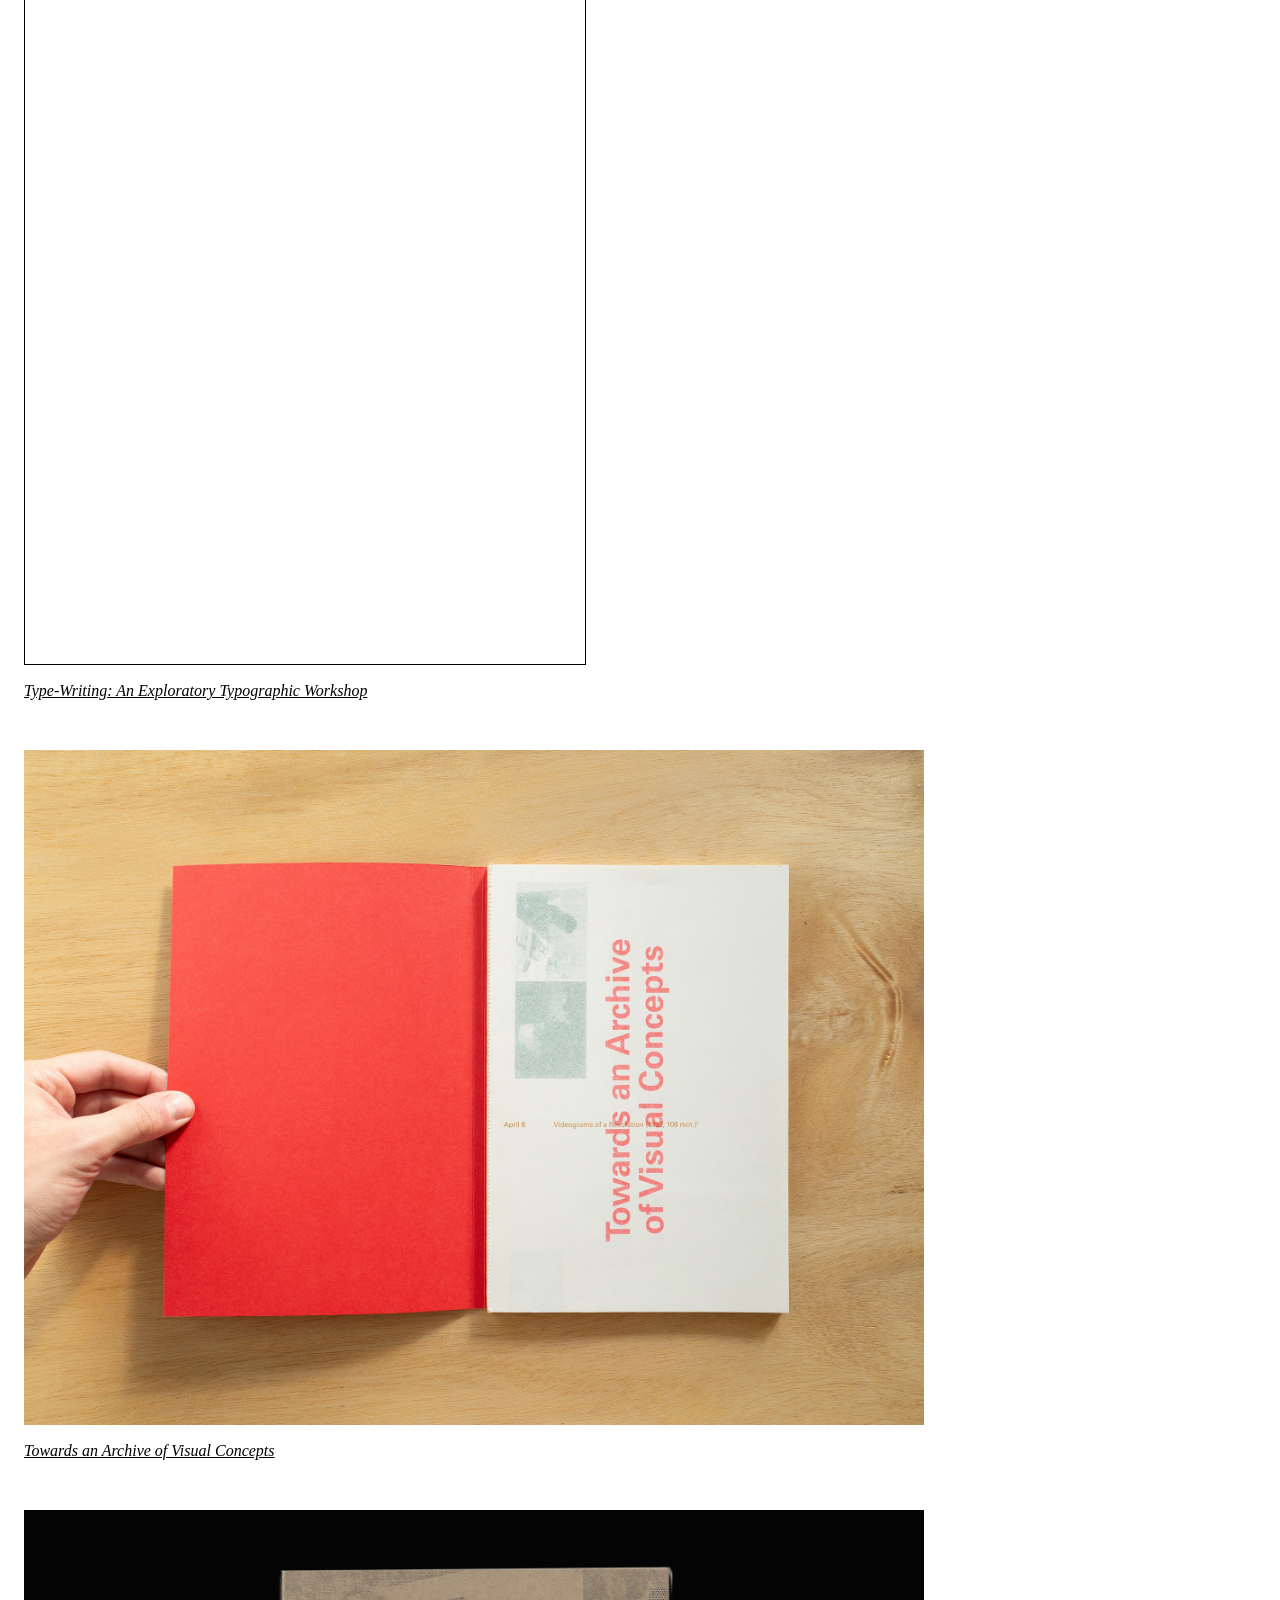
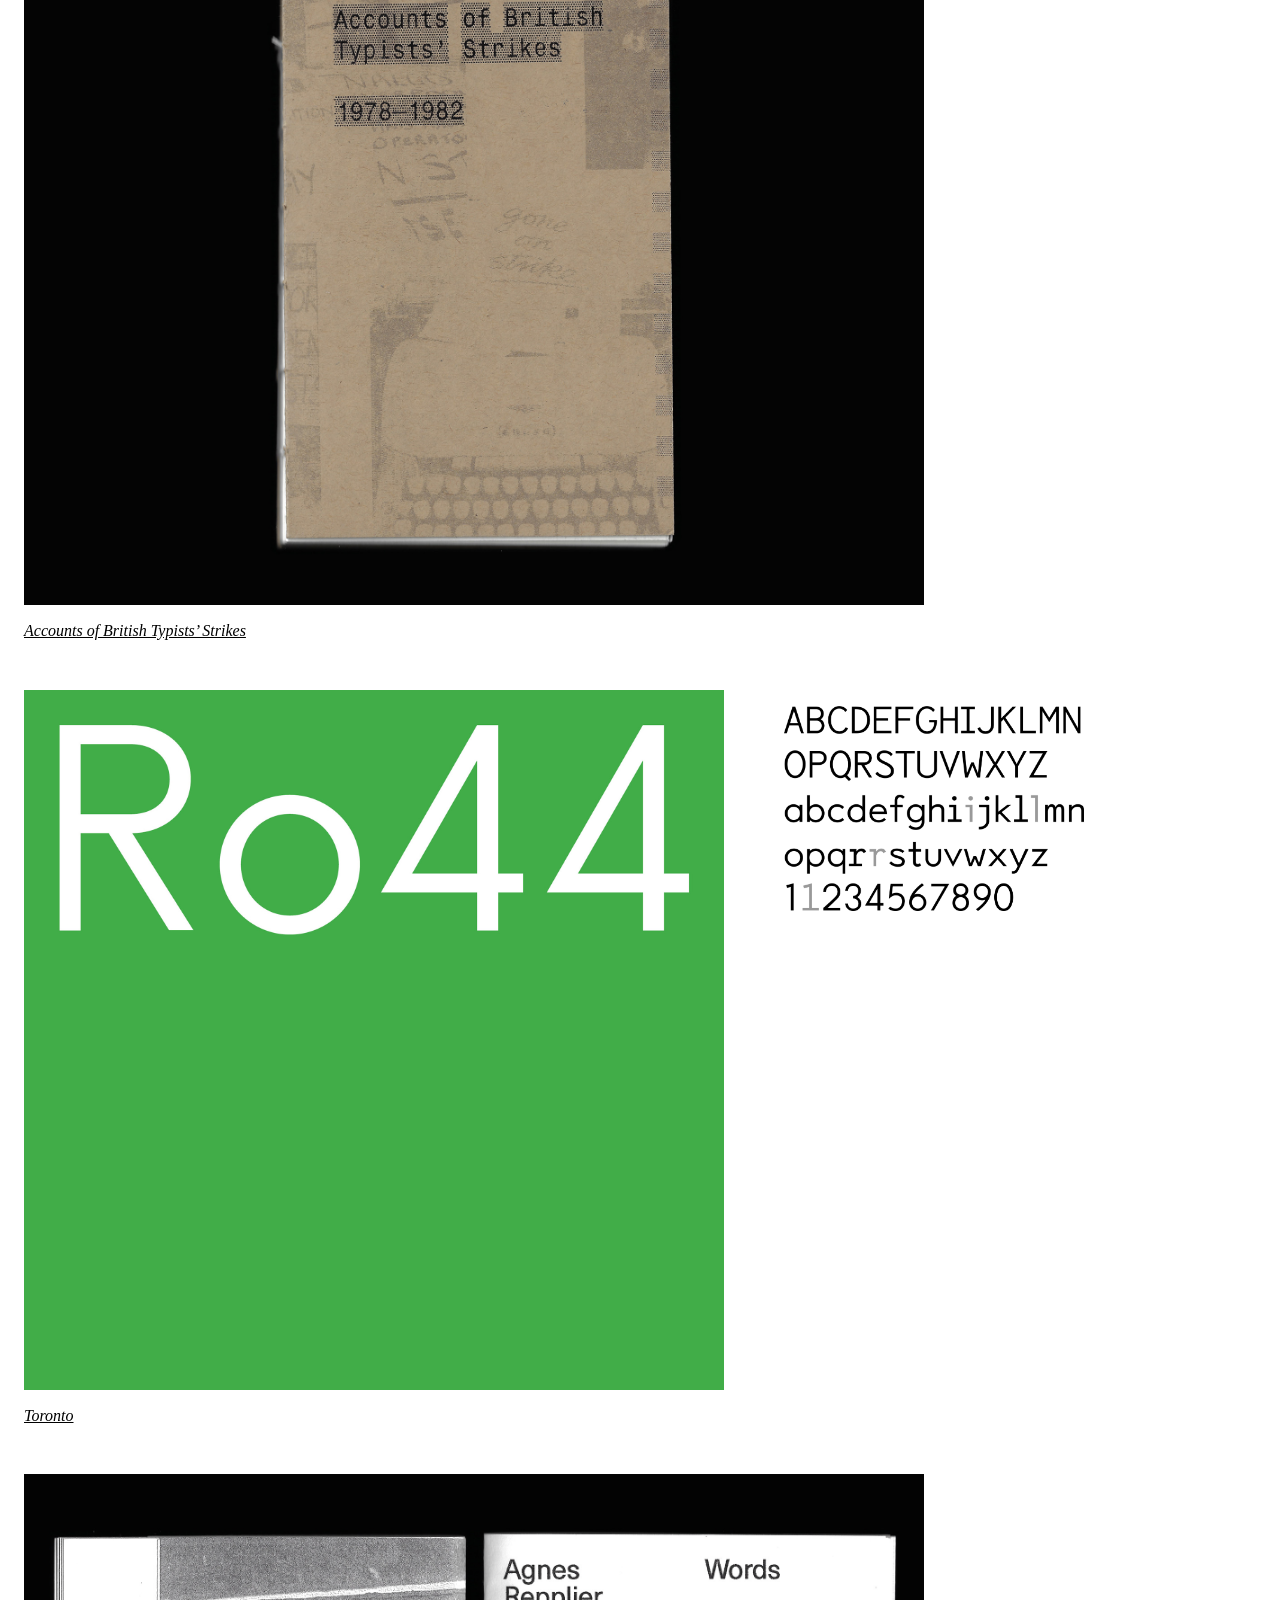
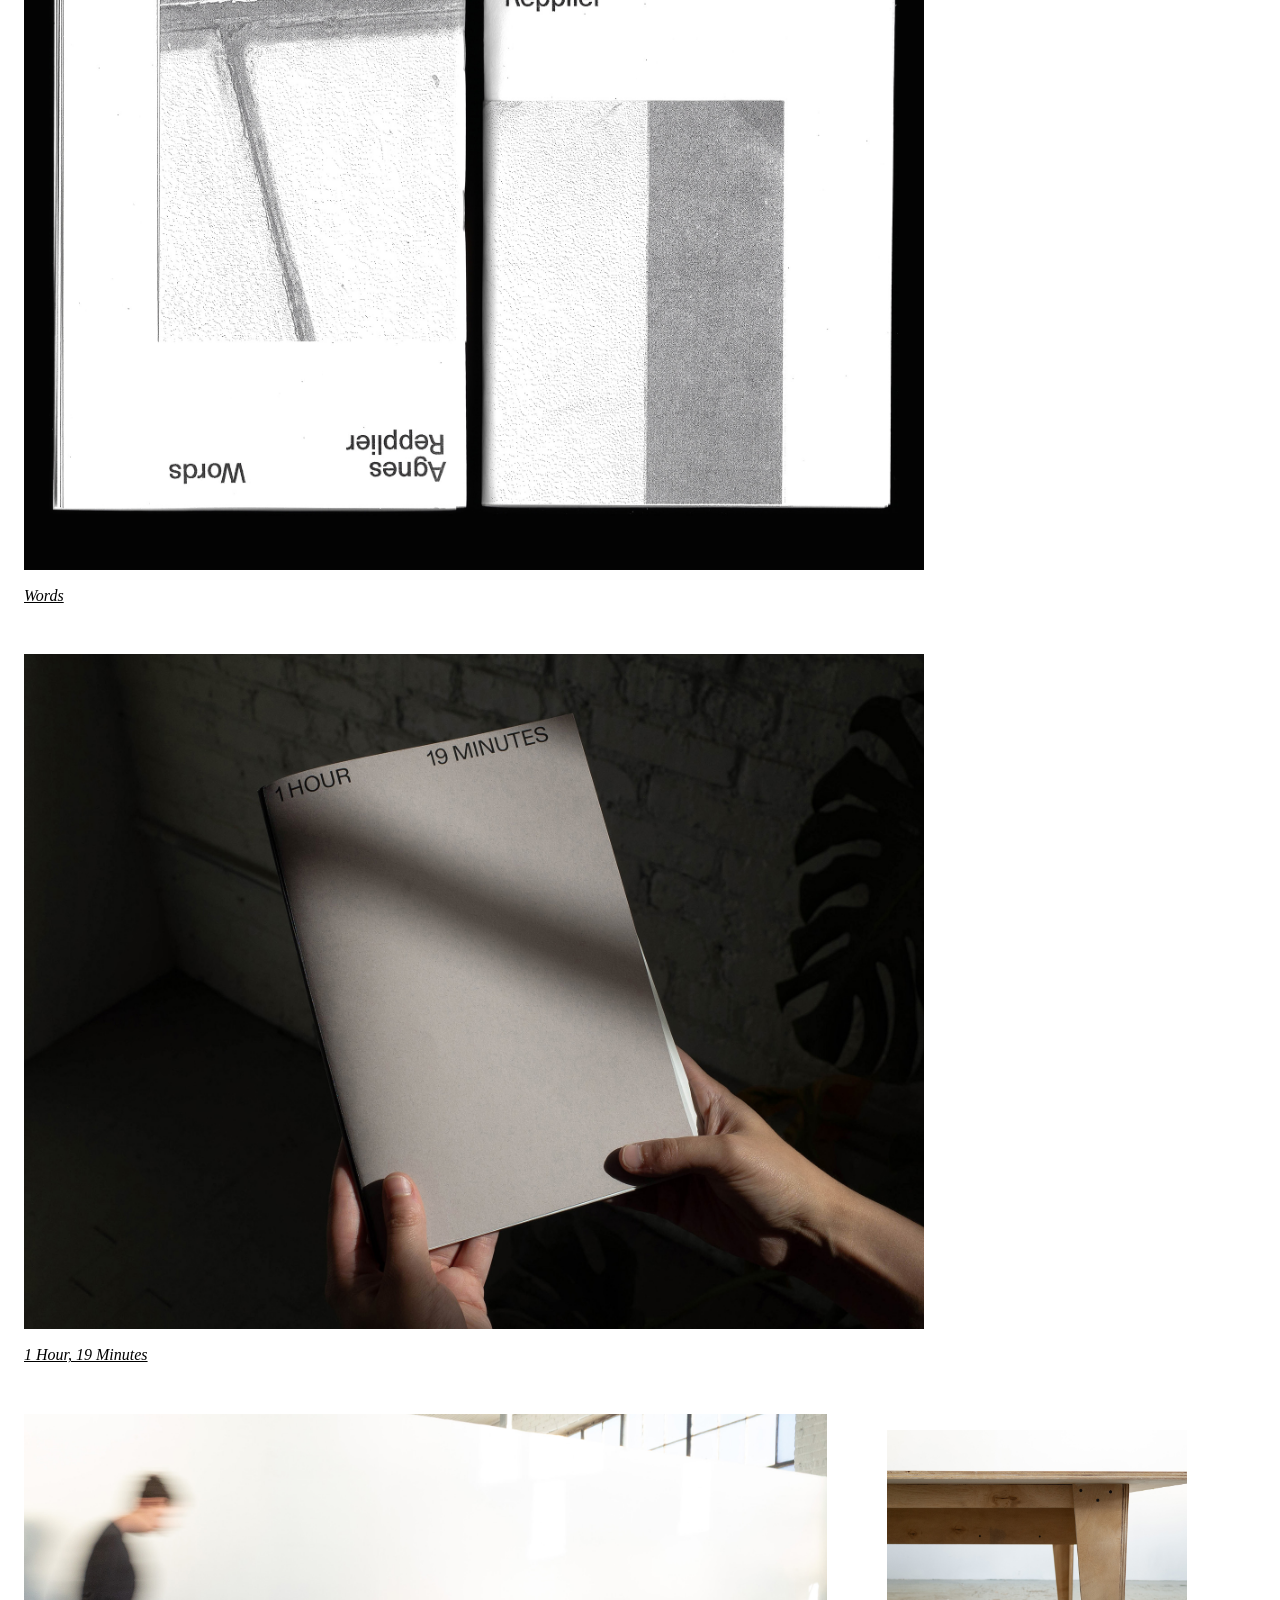
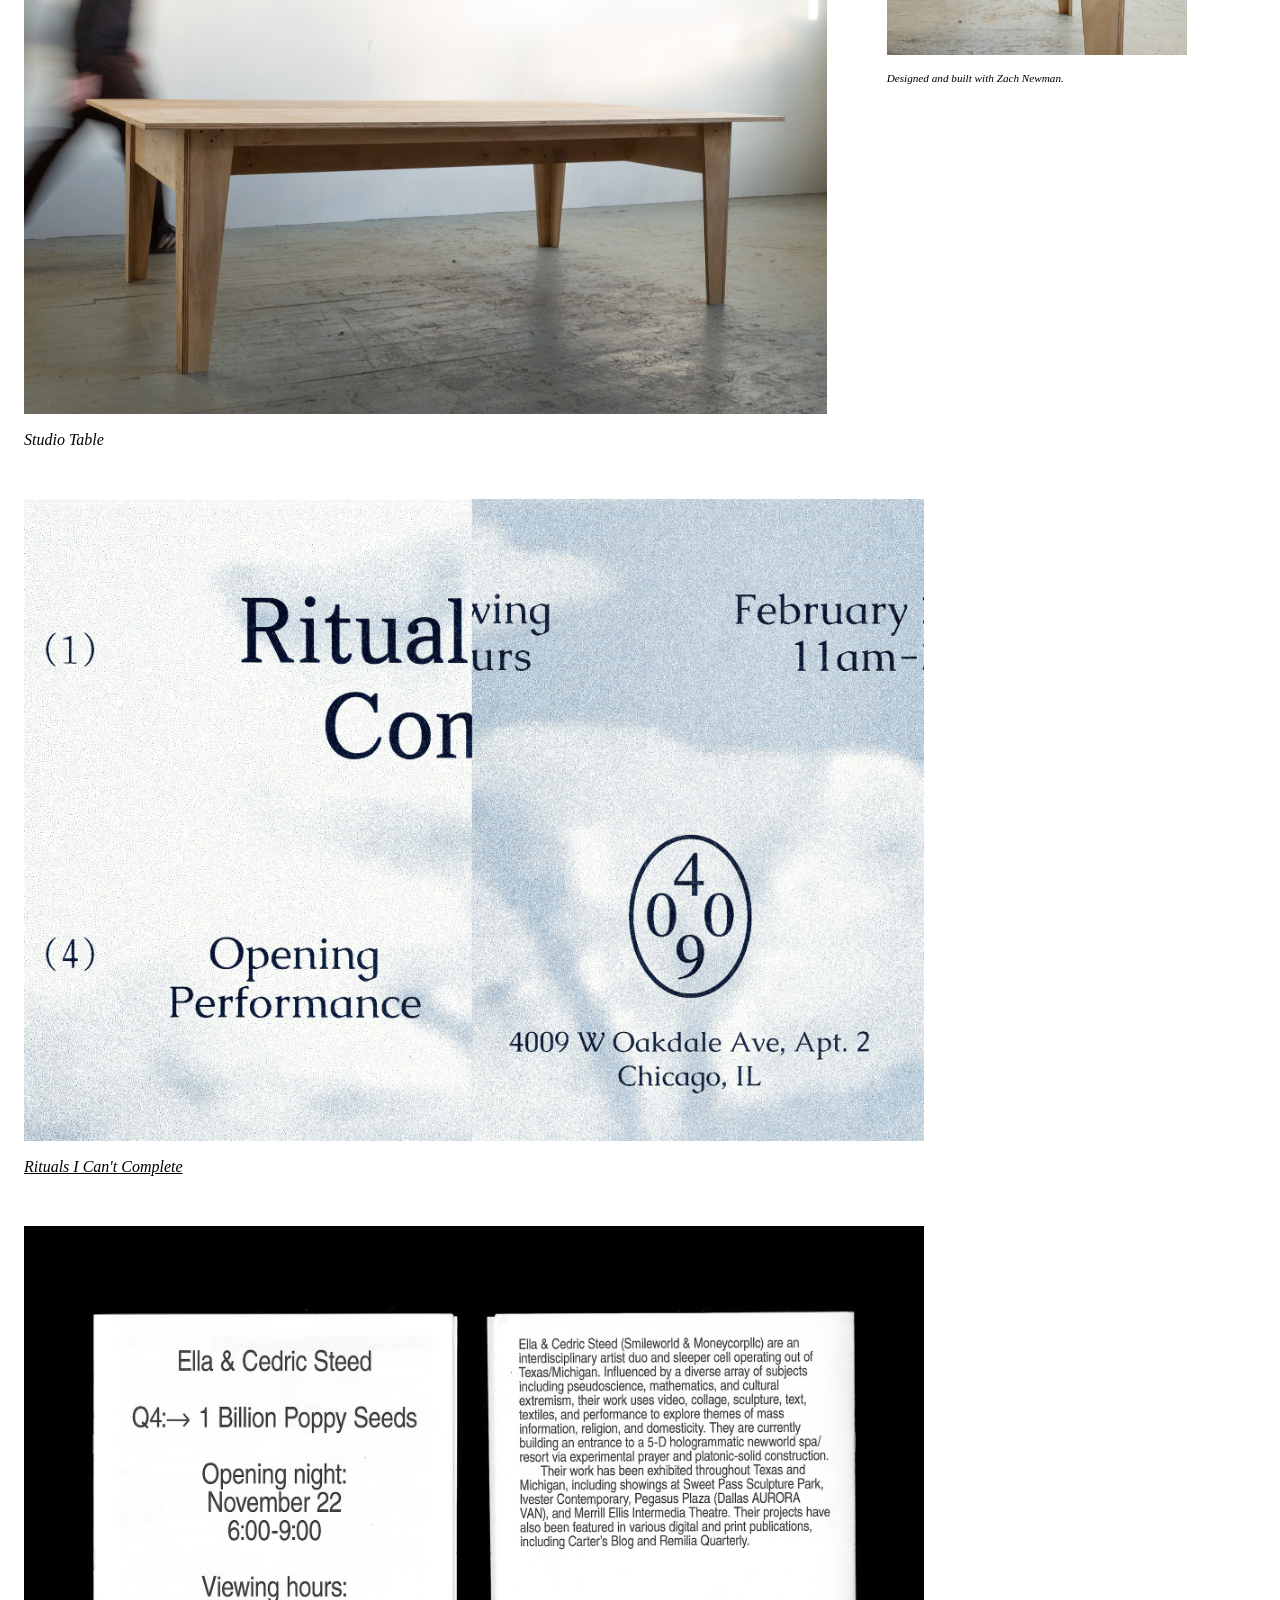
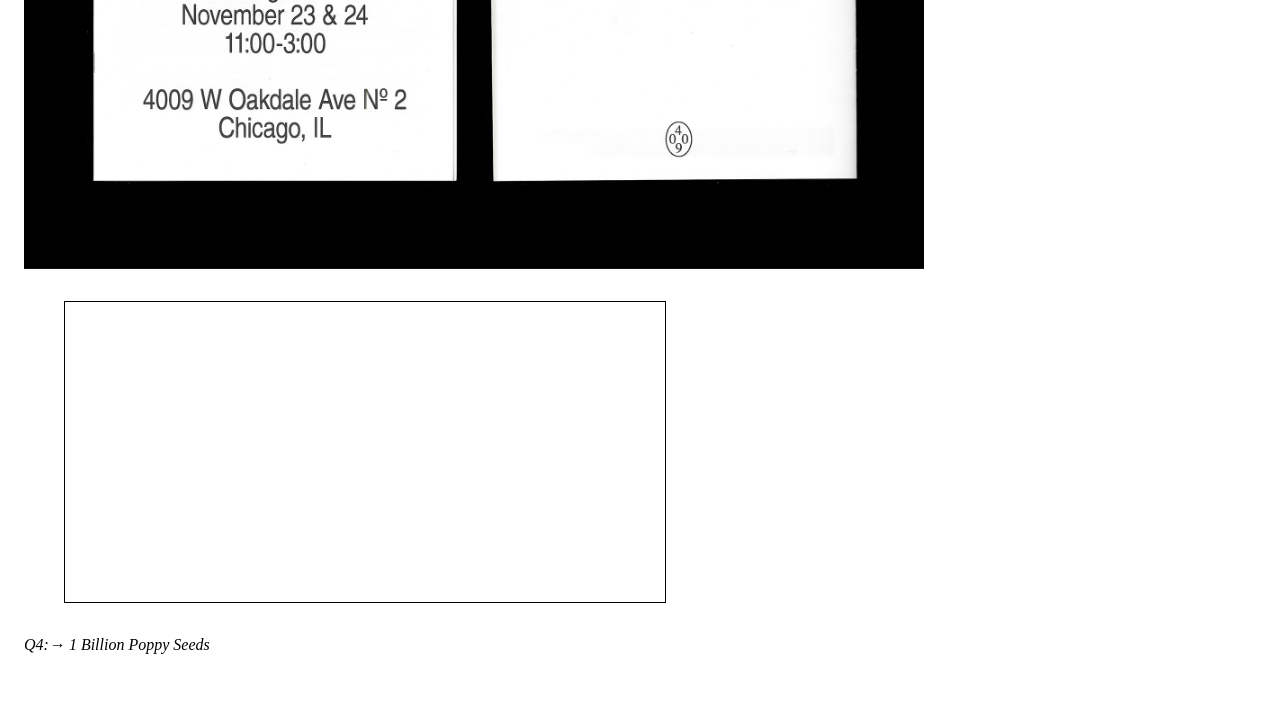
==== commit 8907a118: "new projects" ====
--- a/index.html
+++ b/index.html
@@ -22,6 +22,14 @@
             <p style="padding-bottom: 2em;">Carter Teranes is a graphic designer and artist based in Richmond, VA. He is currently working towards his MFA in Graphic Design at Virginia Commonwealth University.</p>
         </div>
 
+        <a class="thumbnail-link" href="the-game.html">
+        <div class="thumbnail">
+            <img height="700px" src="imgs/the-game/the-game-poster-font-75.jpg">
+
+            <h2>The Game</h2>
+        </div>
+        </a>
+
         <a class="thumbnail-link" href="chicago-journal.html">
         <div class="thumbnail">
             <img src="imgs/chicago-journal/01-img20261008_15300018.jpg">
@@ -39,7 +47,7 @@
         </div>
         </a>
 
-        <a class="thumbnail-link" href="https://carterteranes.github.io/initial/common-colors/index.html">
+        <a class="thumbnail-link" href="common-colors.html">
             <div class="thumbnail">
                 <img src="imgs/common-colors4.png"><br>
                 <h2>Common Colors</h2>
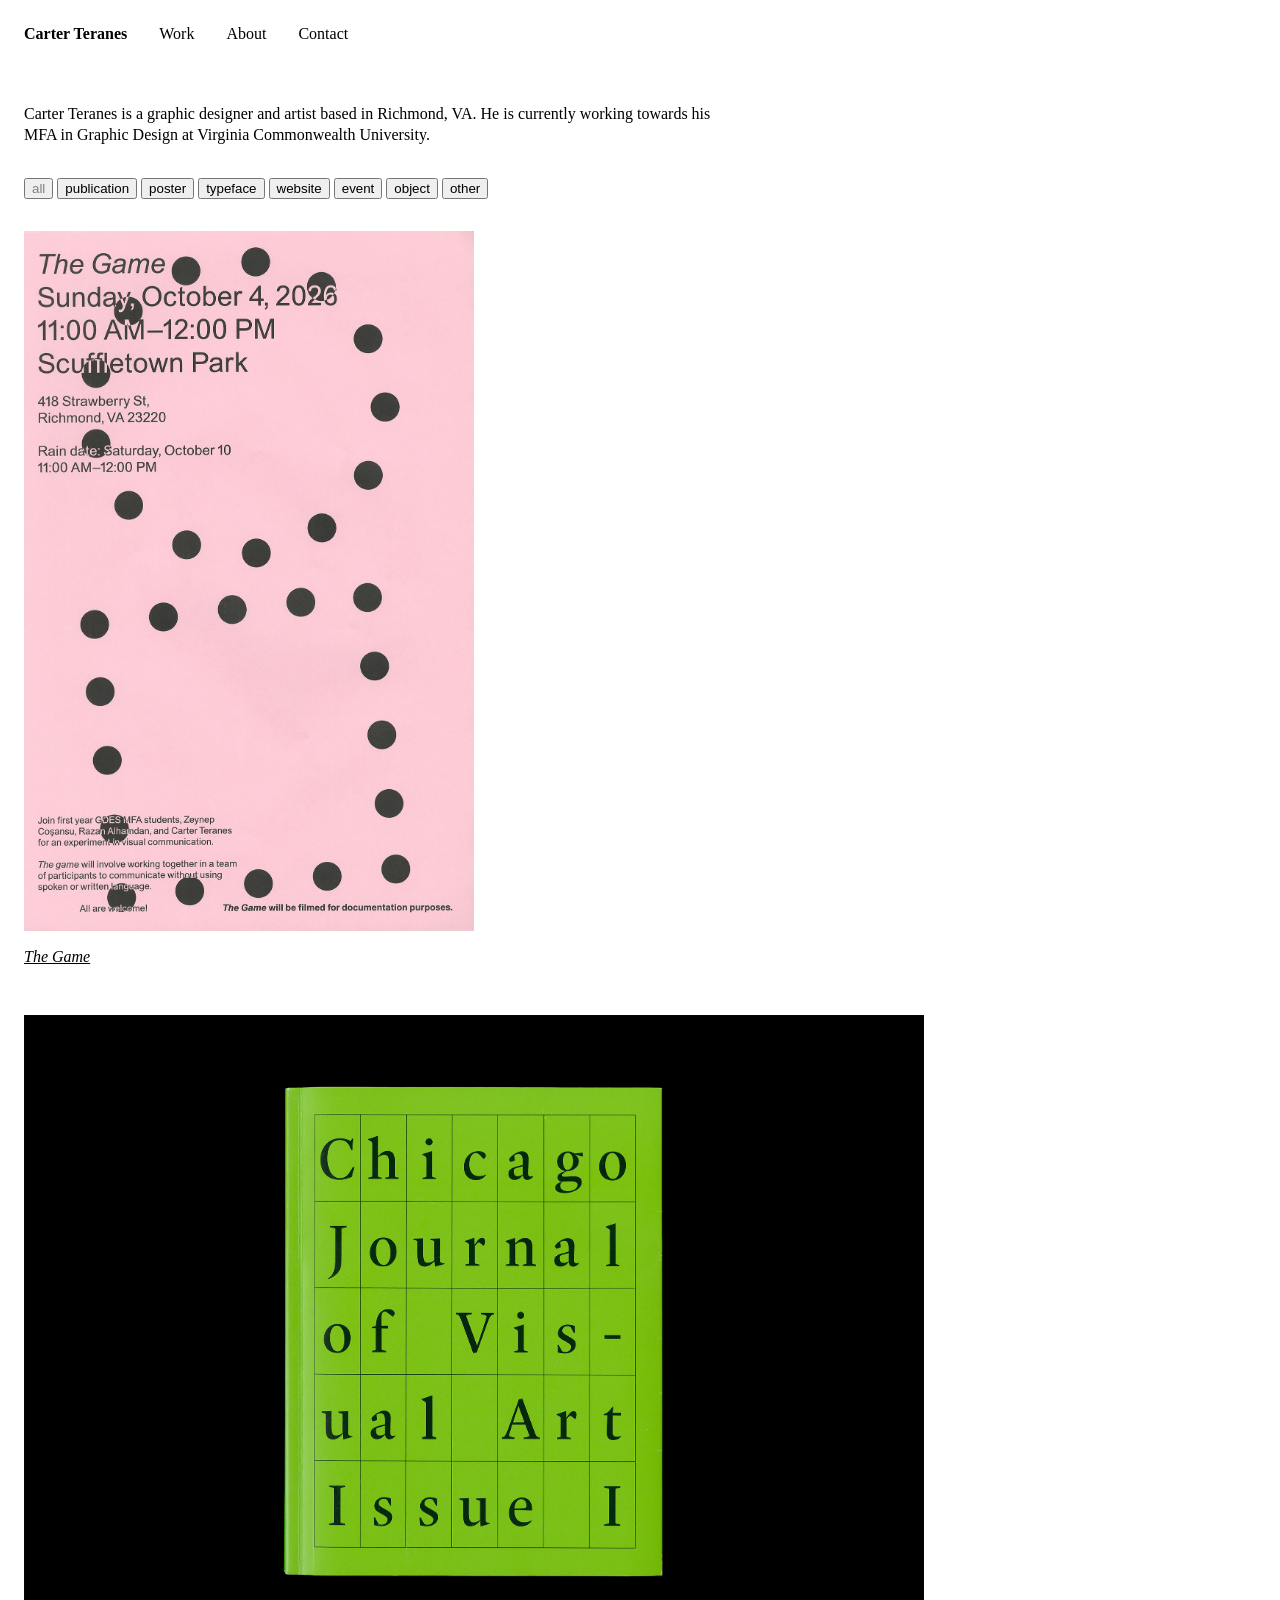
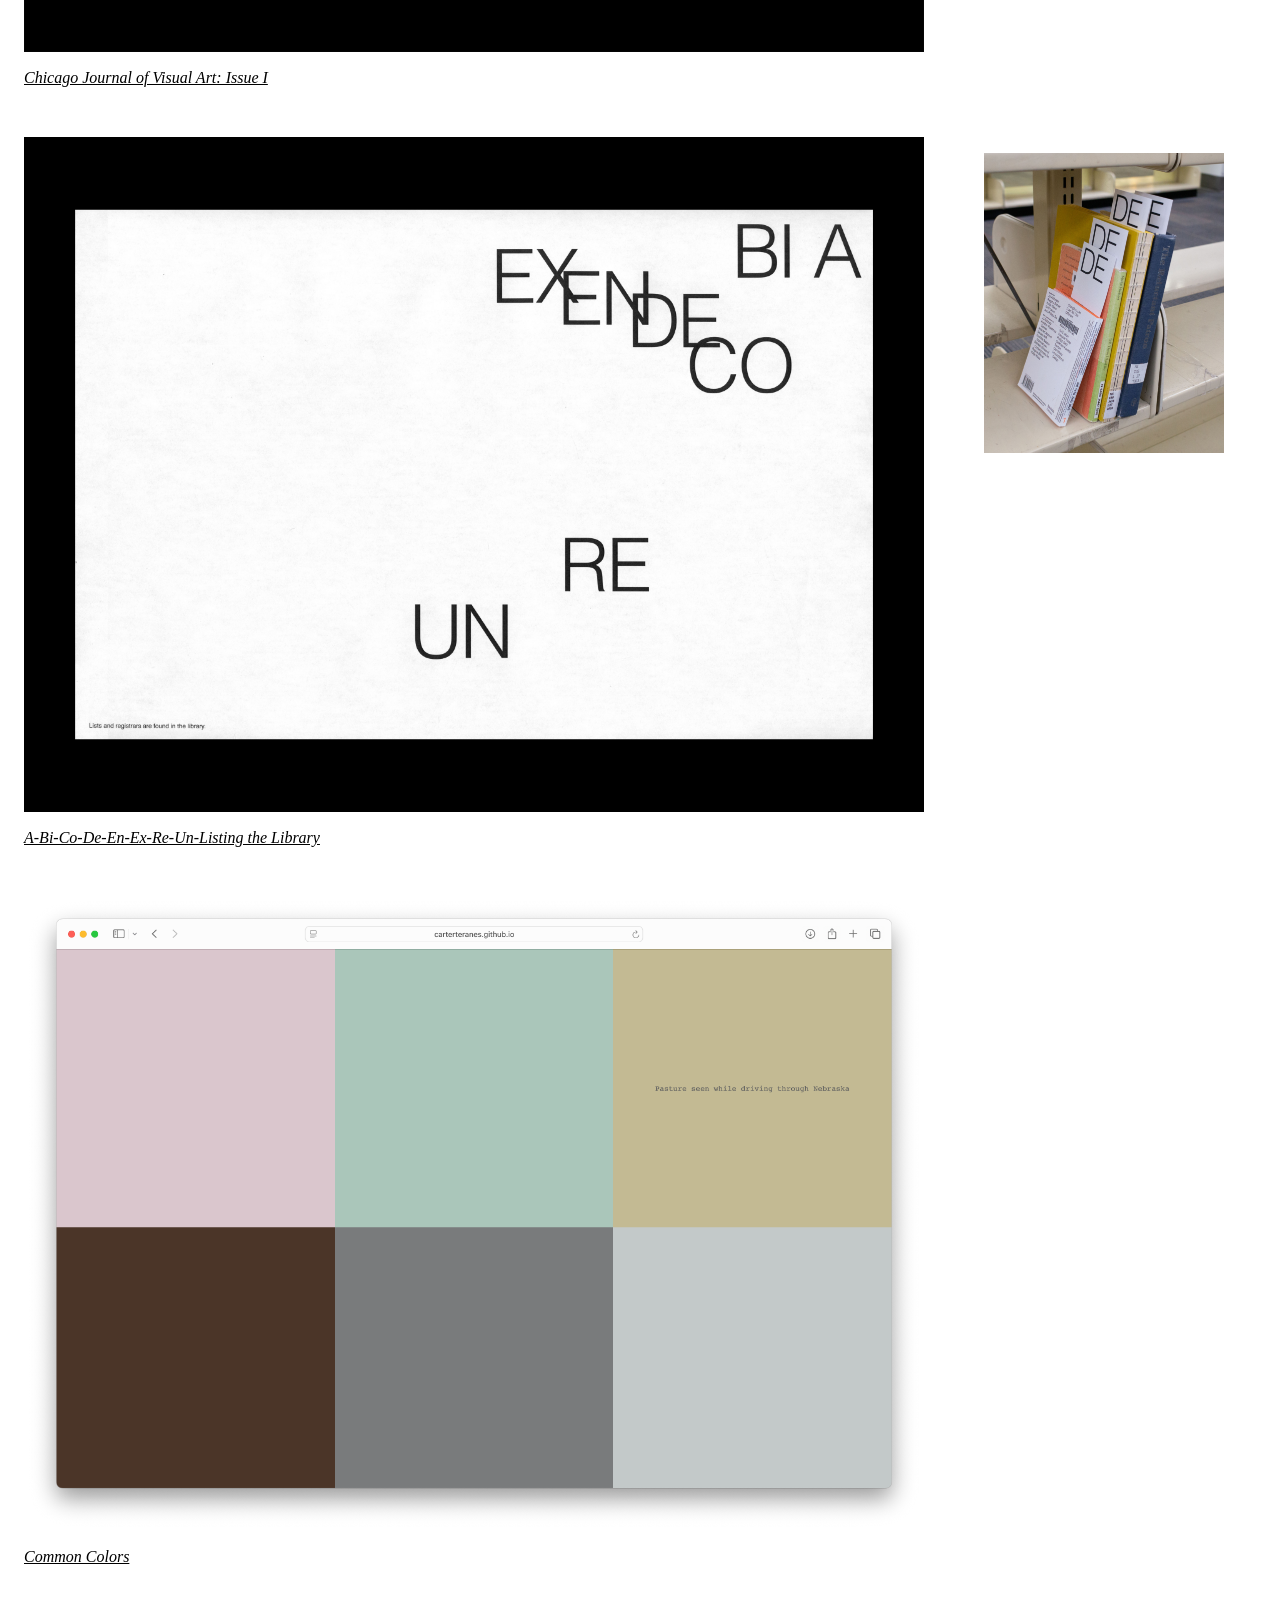
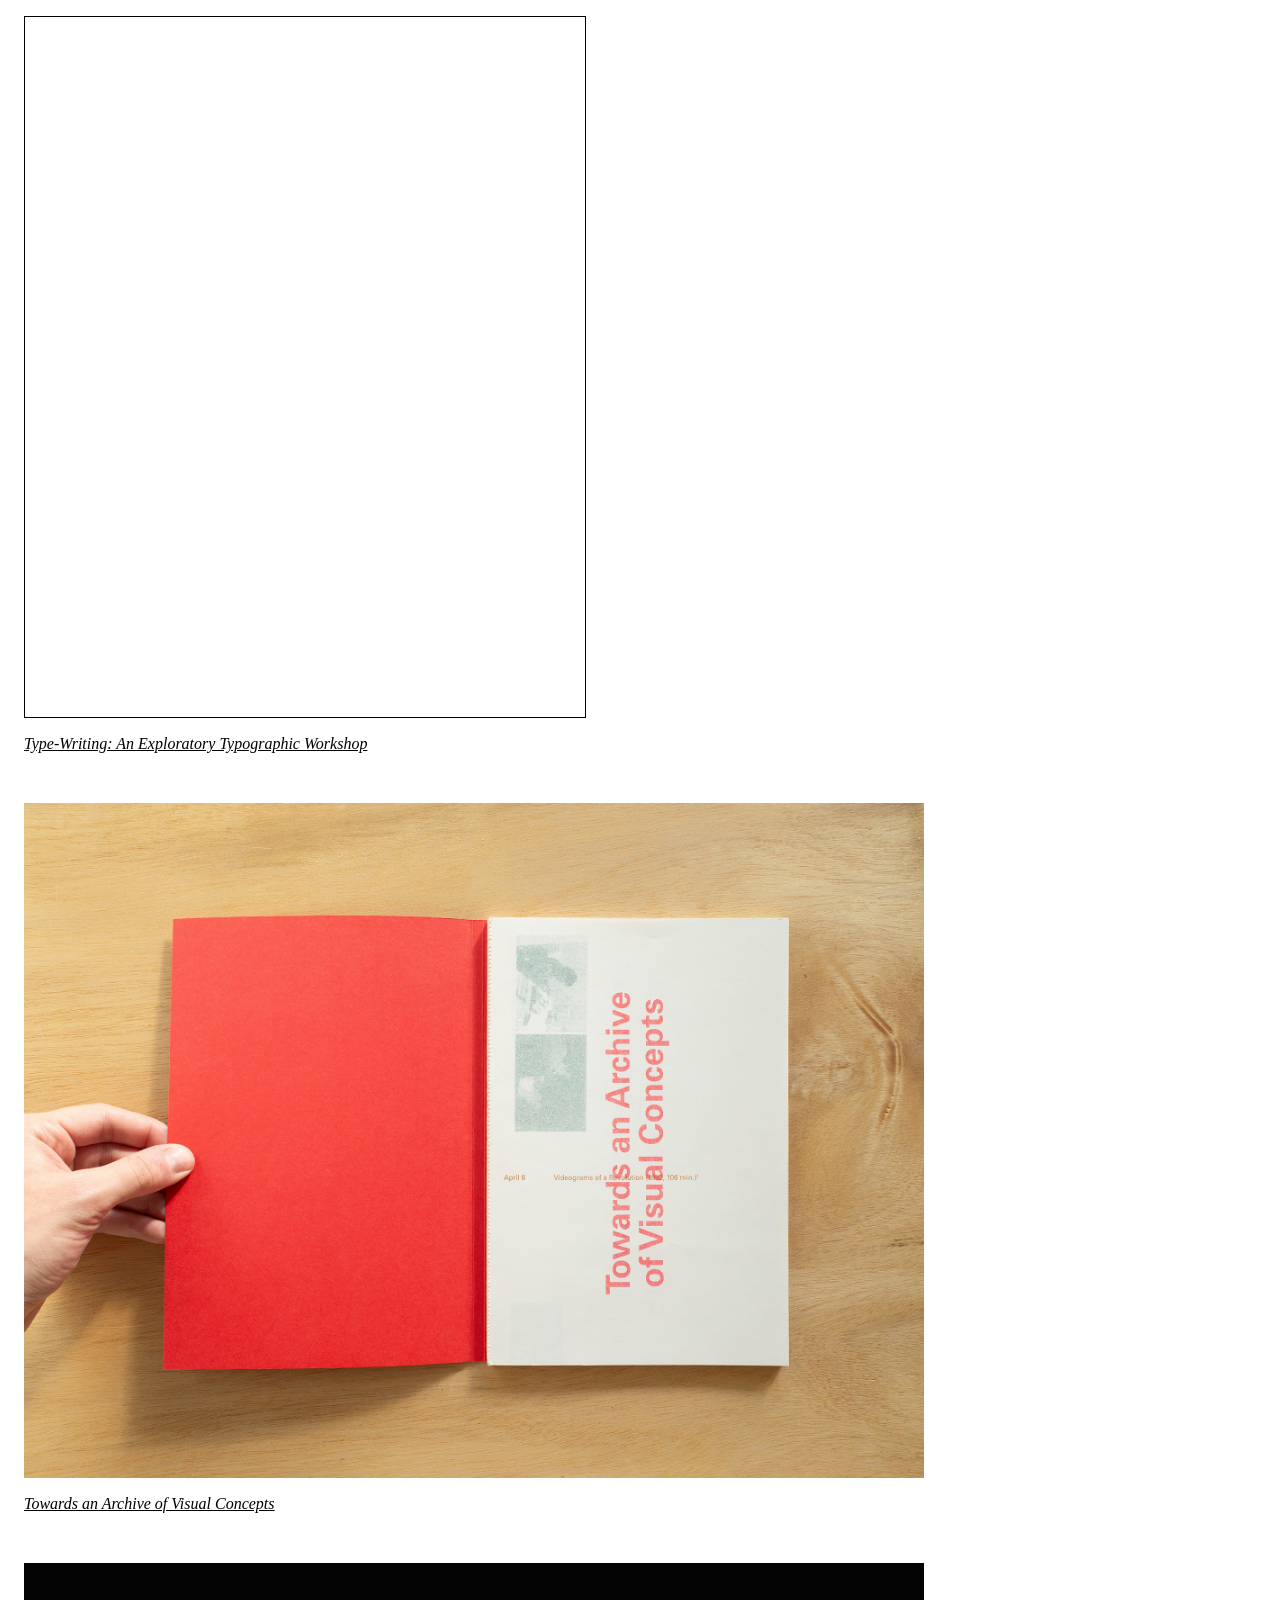
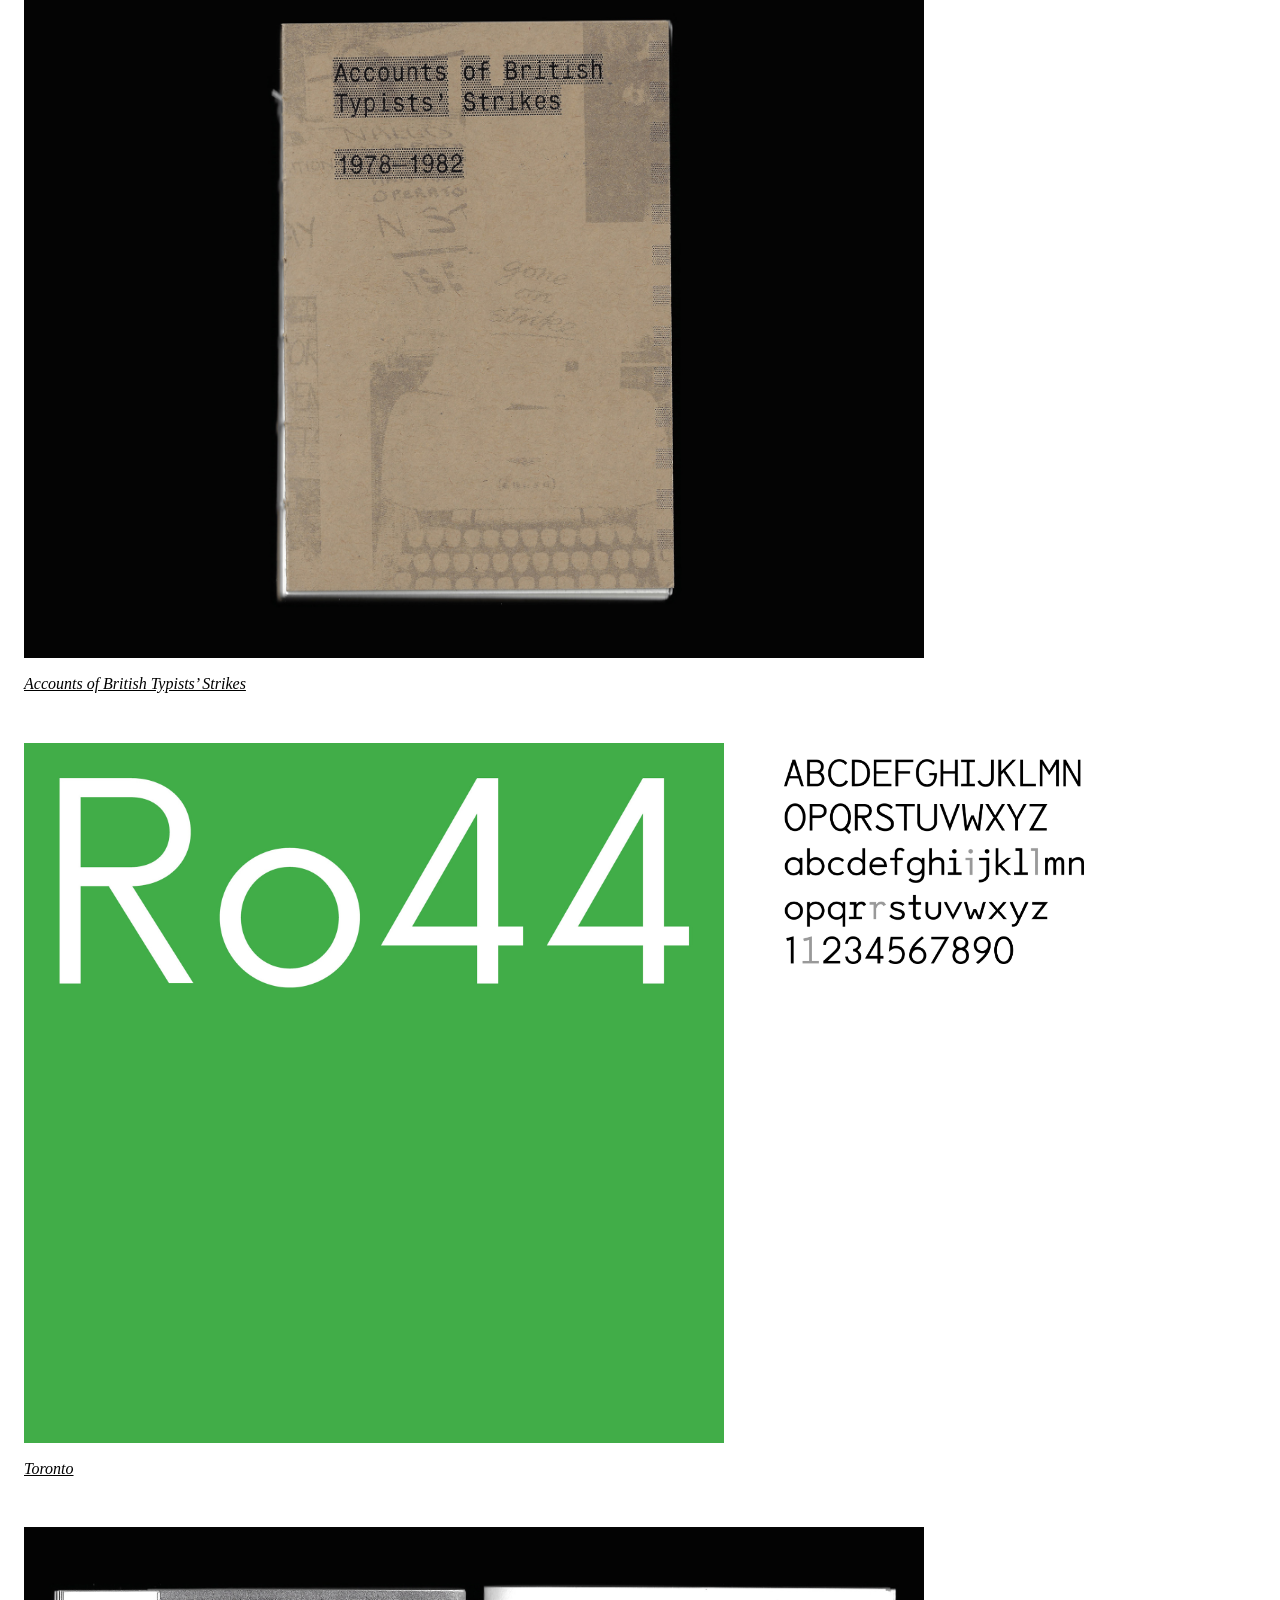
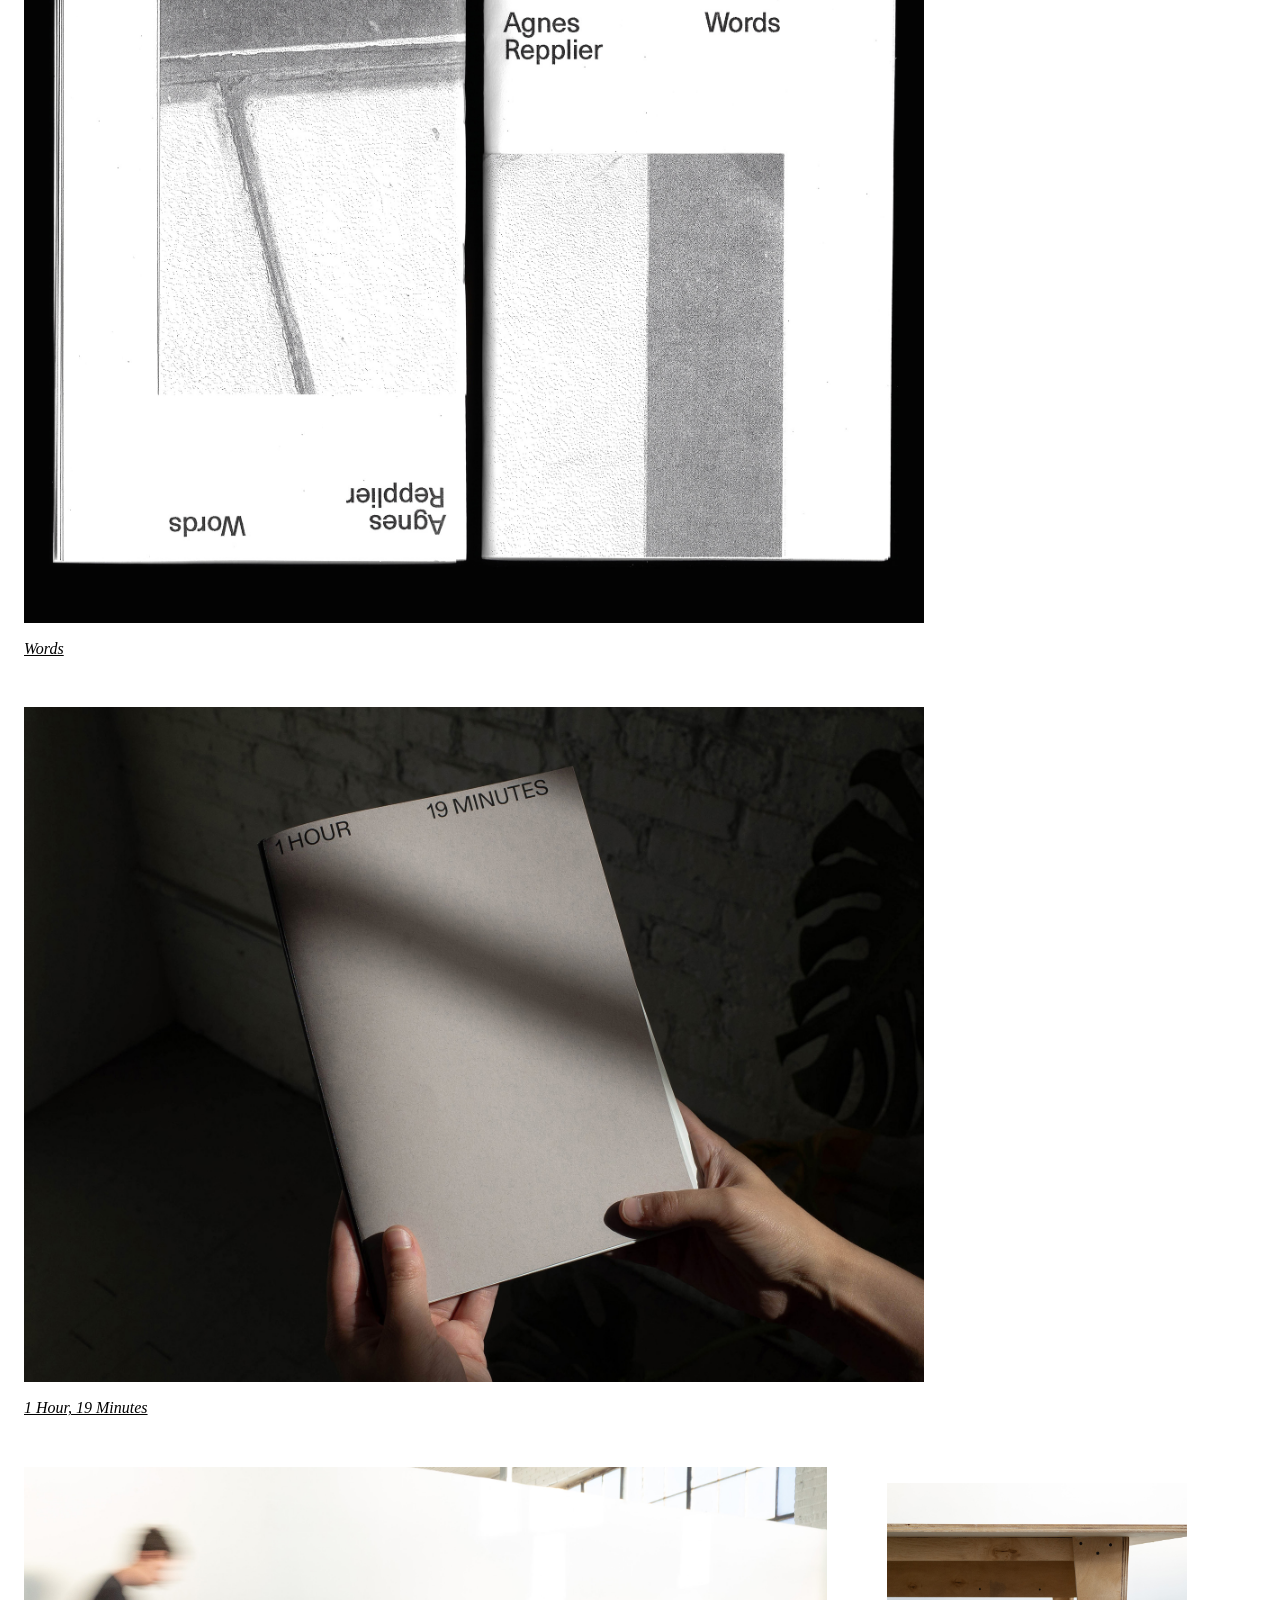
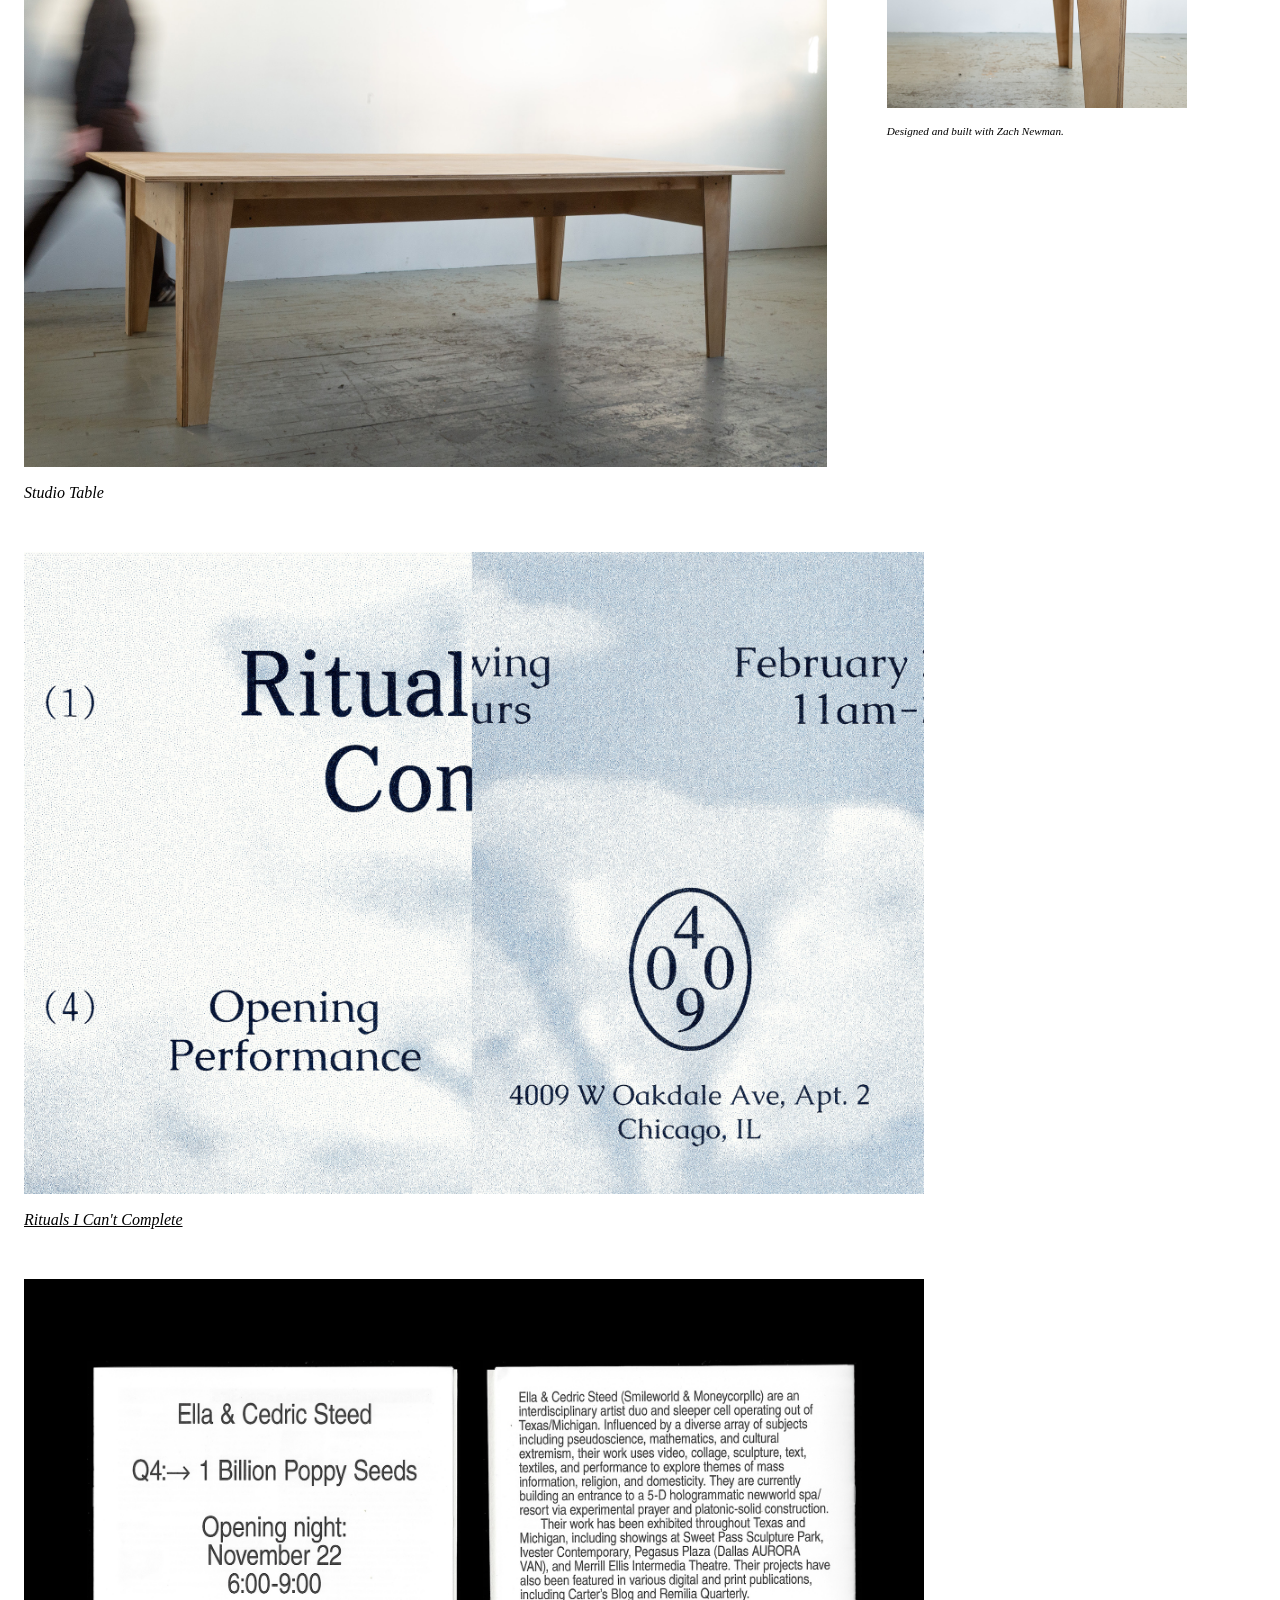
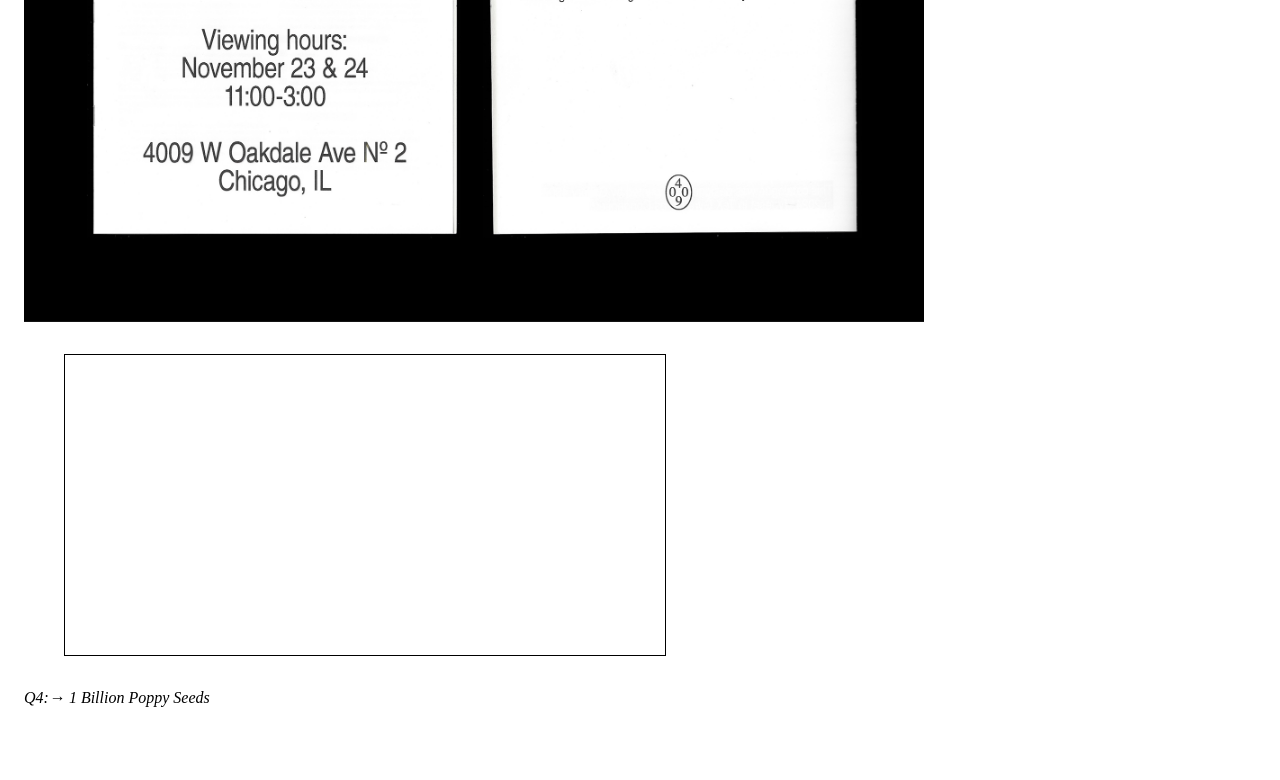
==== commit a43e0ec8: "filter feature" ====
--- a/index.html
+++ b/index.html
@@ -22,38 +22,59 @@
             <p style="padding-bottom: 2em;">Carter Teranes is a graphic designer and artist based in Richmond, VA. He is currently working towards his MFA in Graphic Design at Virginia Commonwealth University.</p>
         </div>
 
-        <a class="thumbnail-link" href="the-game.html">
-        <div class="thumbnail">
-            <img height="700px" src="imgs/the-game/the-game-poster-font-75.jpg">
+    <div class="filter" style="margin-bottom: 2em;">
+      <!-- the class on the button should match the class of the elements that it will filter -->
+      <button class="all active">all</button>
+      <button class="publication">publication</button>
+      <button class="poster">poster</button>
+      <button class="typeface">typeface</button>
+      <button class="website">website</button>
+      <button class="event">event</button>
+      <button class="object">object</button>
+      <button class="other">other</button>
+    </div>
 
+
+        <div class="box all event poster visible">
+            <a class="thumbnail-link" href="the-game.html">
+            <div class="thumbnail">
+                <img height="700px" width="auto" src="imgs/the-game/the-game-poster-font-75.jpg">
             <h2>The Game</h2>
+            </div>
+            </a>
         </div>
-        </a>
 
-        <a class="thumbnail-link" href="chicago-journal.html">
-        <div class="thumbnail">
-            <img src="imgs/chicago-journal/01-img20261008_15300018.jpg">
+        <div class="box all publication visible">
+            <a class="thumbnail-link" href="chicago-journal.html">
+            <div class="thumbnail">
+                <img src="imgs/chicago-journal/01-img20261008_15300018.jpg">
             <h2>Chicago Journal of Visual Art: Issue I</h2>
+            </div>
+            </a>
         </div>
-        </a>
 
-        <a class="thumbnail-link" href="list.html">
-        <div class="thumbnail">
-            <img src="imgs/list/list-project-composite-02-mock.jpg">
+        <div class="box all event other visible">
+            <a class="thumbnail-link" href="list.html">
+            <div class="thumbnail">
+                <img src="imgs/list/list-project-composite-02-mock.jpg">
             <figure>
                     <img src="imgs/list/A0020188.jpg">
                 </figure><br>
             <h2>A-Bi-Co-De-En-Ex-Re-Un-Listing the Library</h2>
+            </div>
+            </a>
         </div>
-        </a>
 
+        <div class="box all website visible">
         <a class="thumbnail-link" href="common-colors.html">
             <div class="thumbnail">
                 <img src="imgs/common-colors4.png"><br>
                 <h2>Common Colors</h2>
             </div>
         </a>
+        </div>
 
+        <div class="box all event publication poster visible">
         <a class="thumbnail-link" href="type-writing.html">
             <div class="thumbnail">
                     <video style="border: 1px solid black; aspect-ratio: 4 / 5;" height="700px" autoplay muted preload loop playsinline>
@@ -62,21 +83,27 @@
                 <h2>Type-Writing: An Exploratory Typographic Workshop</h2>
             </div>
         </a>
+        </div>
         
+        <div class="box all publication visible">
         <a class="thumbnail-link" href="towards-an-archive.html">
             <div class="thumbnail">
                 <img src="imgs/towards-an-archive/A0001030.jpg">
                 <h2>Towards an Archive of Visual Concepts</h2>
             </div>
         </a>
+        </div>
 
+        <div class="box all publication visible">
         <a class="thumbnail-link" href="typists-strikes.html">
             <div class="thumbnail">
                 <img src="imgs/typists-strikes/typist-strikes-scans 1.jpg">
                 <h2>Accounts of British Typists’ Strikes</h2>
             </div>
         </a>
+        </div>
 
+        <div class="box all typeface visible">
         <a class="thumbnail-link" href="toronto.html">
             <div class="thumbnail">
                 <img height="700px" src="imgs/toronto/toronto-specimen.jpg">
@@ -87,21 +114,27 @@
                 <h2>Toronto</h2>
             </div>
         </a>
+        </div>
 
+        <div class="box all publication visible">
         <a class="thumbnail-link" href="words.html">
             <div class="thumbnail">
                 <img src="imgs/words/words-scan-02 copy 2.jpg">
                 <h2>Words</h2>
             </div>
         </a>
+        </div>
 
+        <div class="box all publication visible">
         <a class="thumbnail-link" href="1hour.html">
             <div class="thumbnail">
                 <img src="imgs/1hour/A0000787.jpg">
                 <h2>1 Hour, 19 Minutes</h2>
             </div>
         </a>
+        </div>
 
+        <div class="box all object visible">
         <div class="thumbnail">
             <img height="600px" src="imgs/furniture/A0001367.jpg">
 
@@ -112,14 +145,18 @@
 
             <h3>Studio Table</h3>
         </div>
+        </div>
 
+        <div class="box all event poster publicaiton visible">
         <a class="thumbnail-link" href="rituals.html">
             <div class="thumbnail">
                 <img src="imgs/4009/4009 Web Carter-23.jpg">
                 <h2>Rituals I Can't Complete</h2>
             </div>
         </a>
+        </div>
 
+        <div class="box all event publicaiton visible">
             <div class="thumbnail">
                 <img src="imgs/4009/gallery4009-ella+cedric-scans-covers.png">
                 <figure>
@@ -129,9 +166,12 @@
                 </figure>
                 <h3>Q4:→ 1 Billion Poppy Seeds</h3>
             </div>
+        </div>
 
 
     </div>
 
+    <script src="jquery-3.7.1.min.js"></script>
+    <script src="main.js"></script>
 </body>
 </html>
--- a/styles.css
+++ b/styles.css
@@ -110,13 +110,12 @@
 
 img{
     max-width: 900px;
-    max-height: 900px;
     padding-bottom: 1em;
     padding-right: 1em;
     vertical-align: top;
 }
 
-  figcaption {
+figcaption {
     font-size: 0.7rem;
     font-style: italic;
   }
@@ -186,4 +185,20 @@
     z-index: 1000;
 }
 
+}
+
+.box {
+    display: none;
+}
+
+.box.visible {
+    display: block;
+}
+
+button {
+    cursor: pointer;
+}
+
+button.active {
+  color: grey;
 }
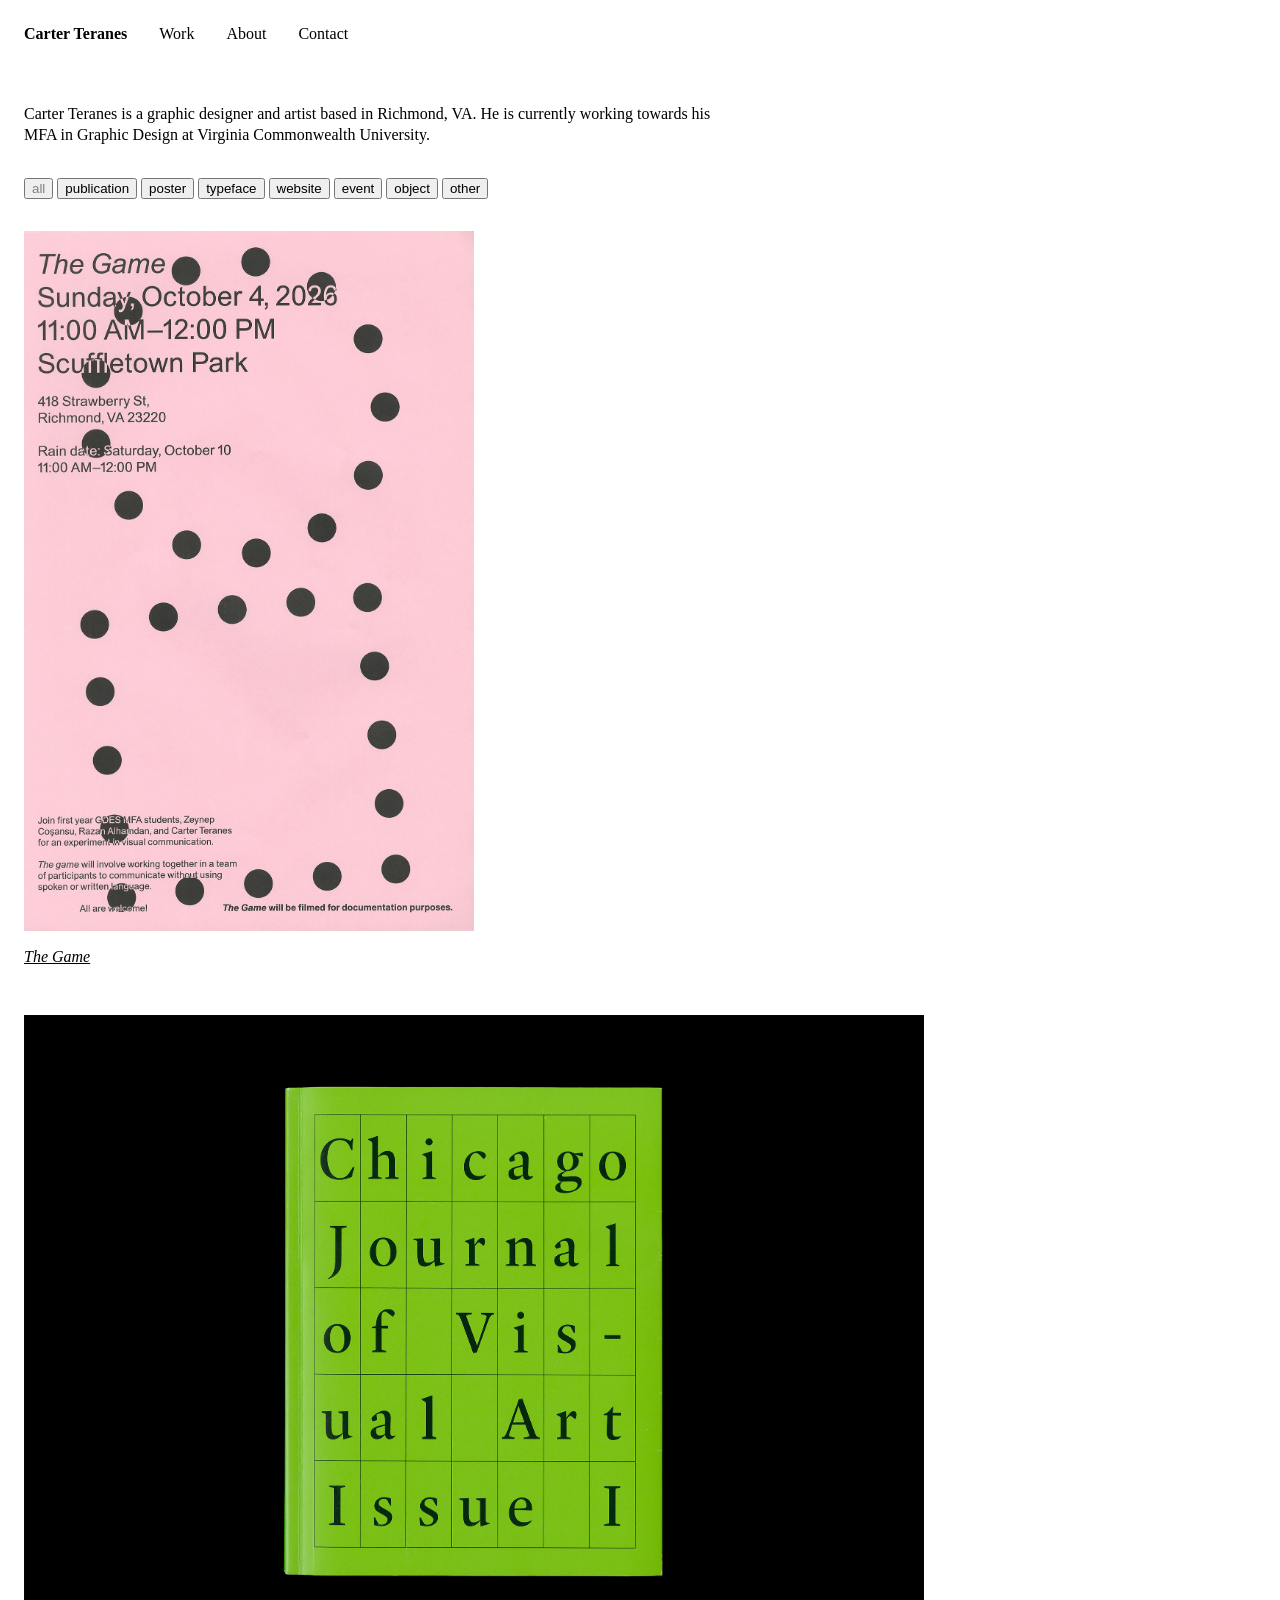
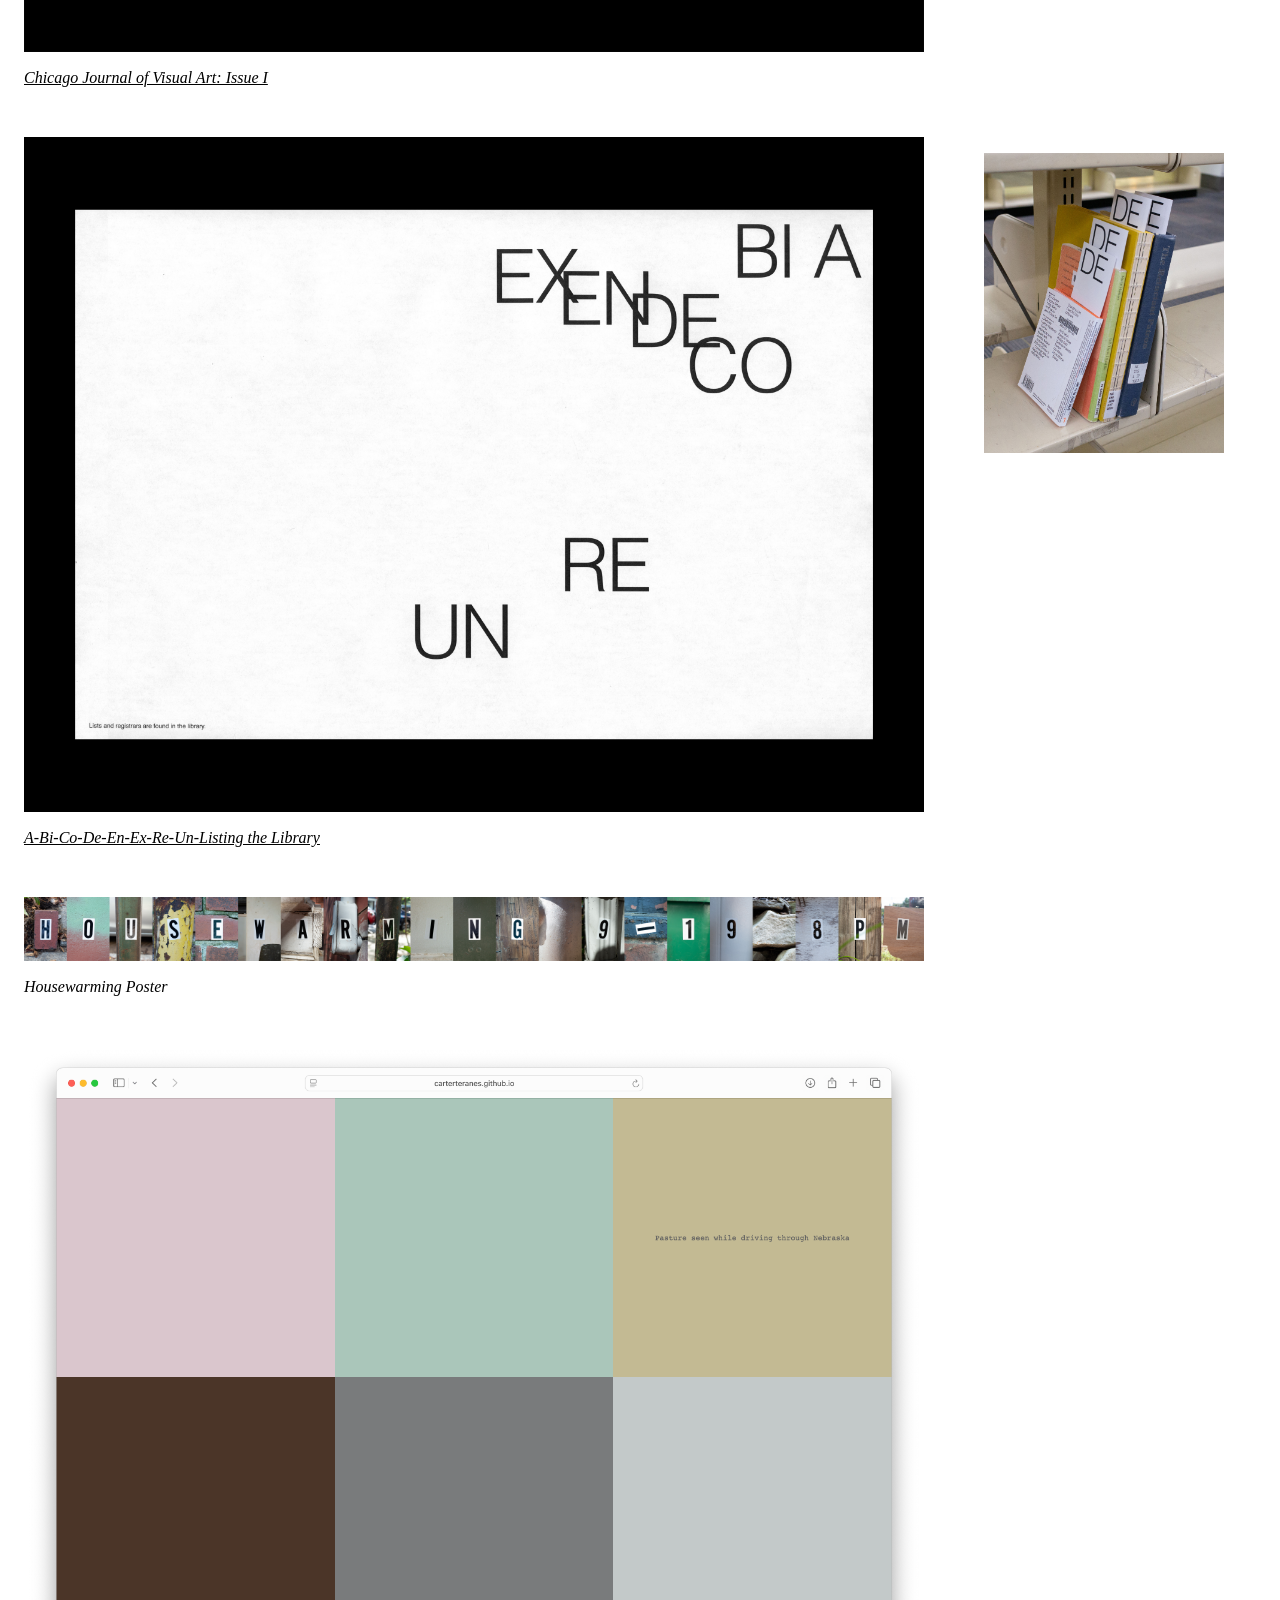
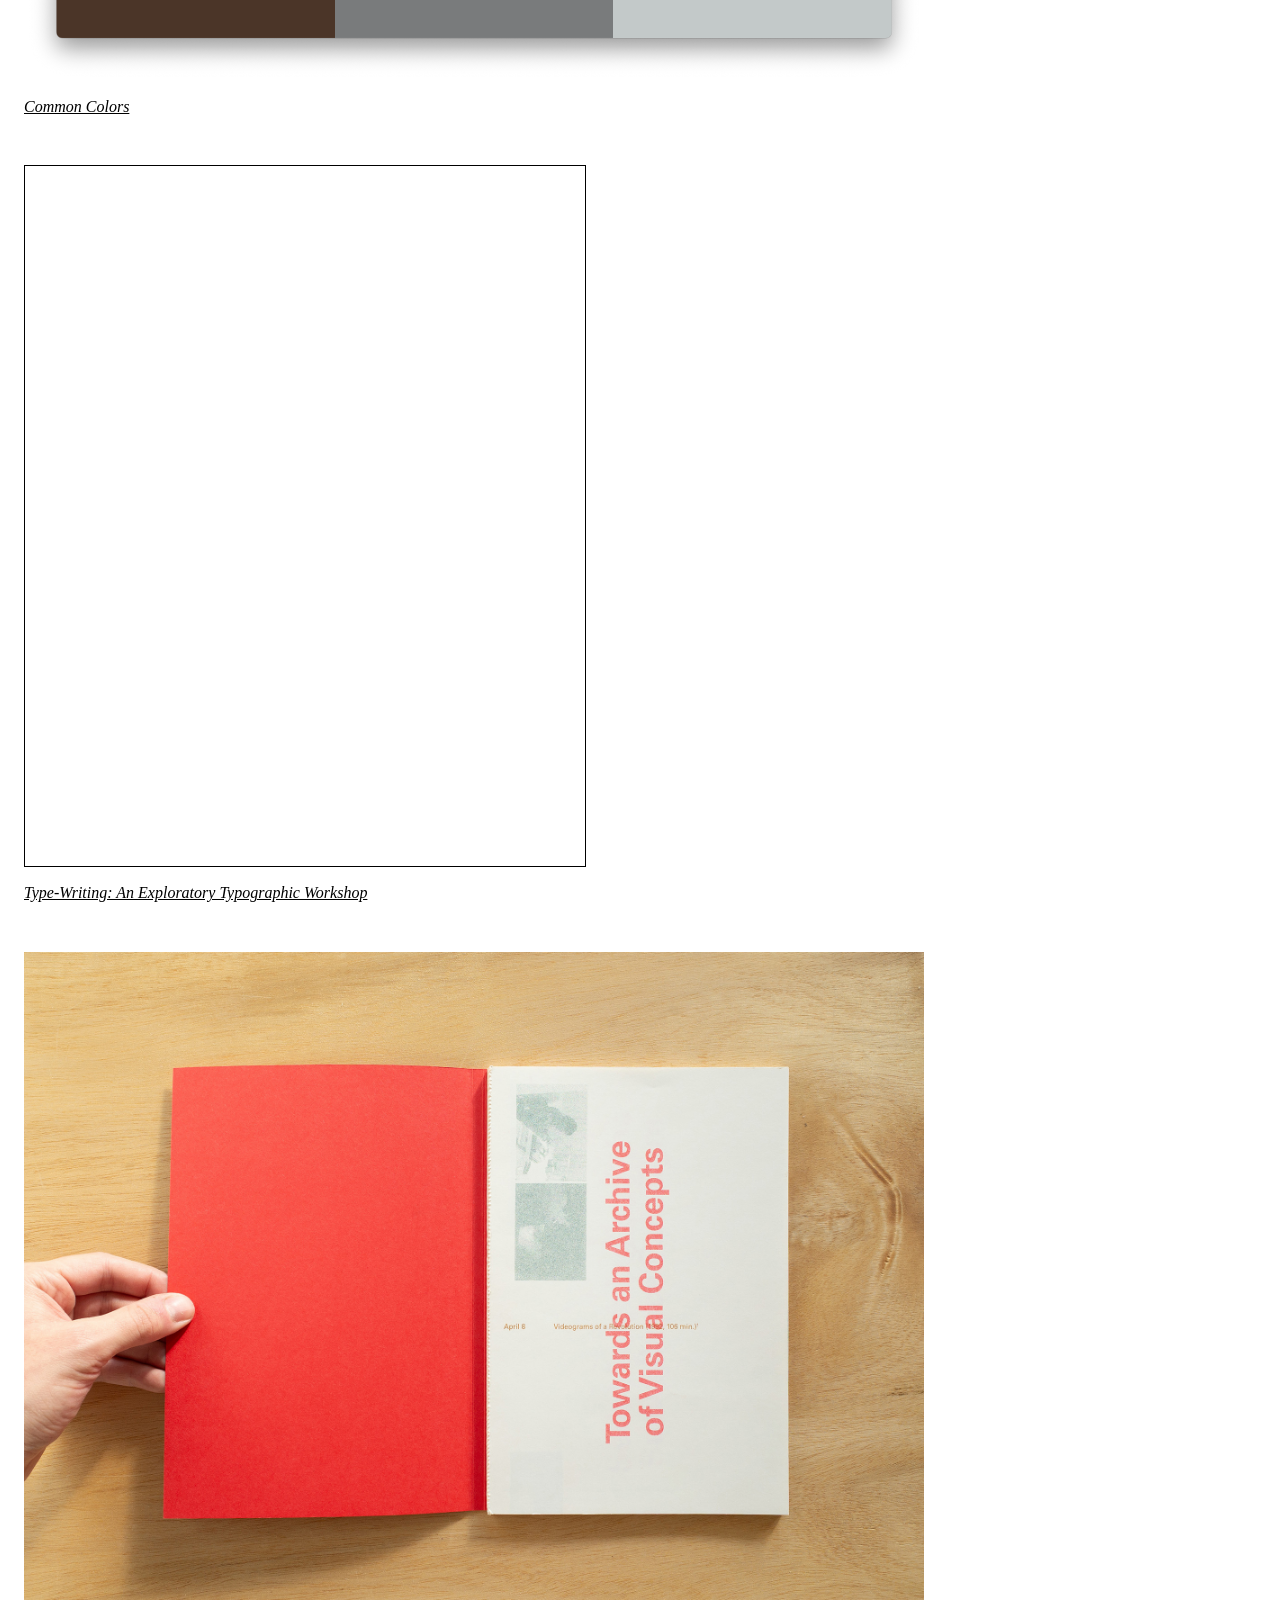
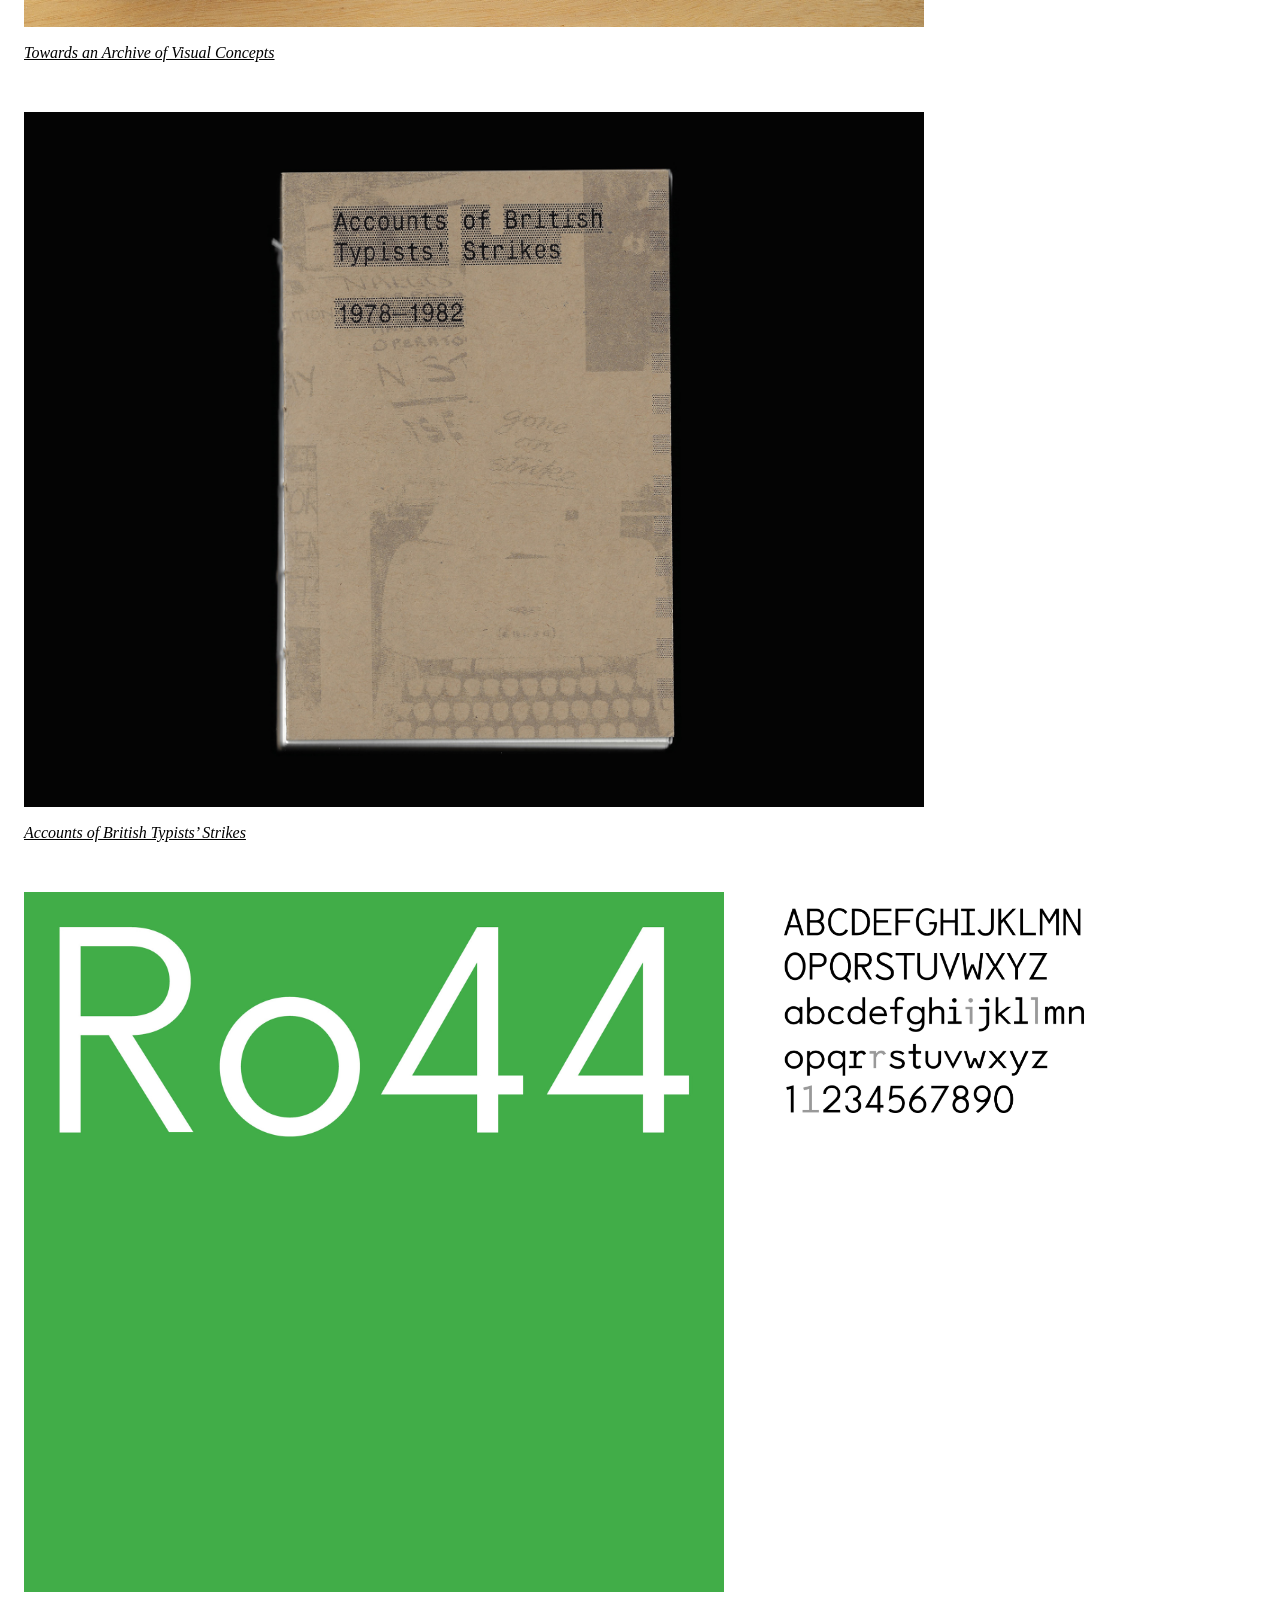
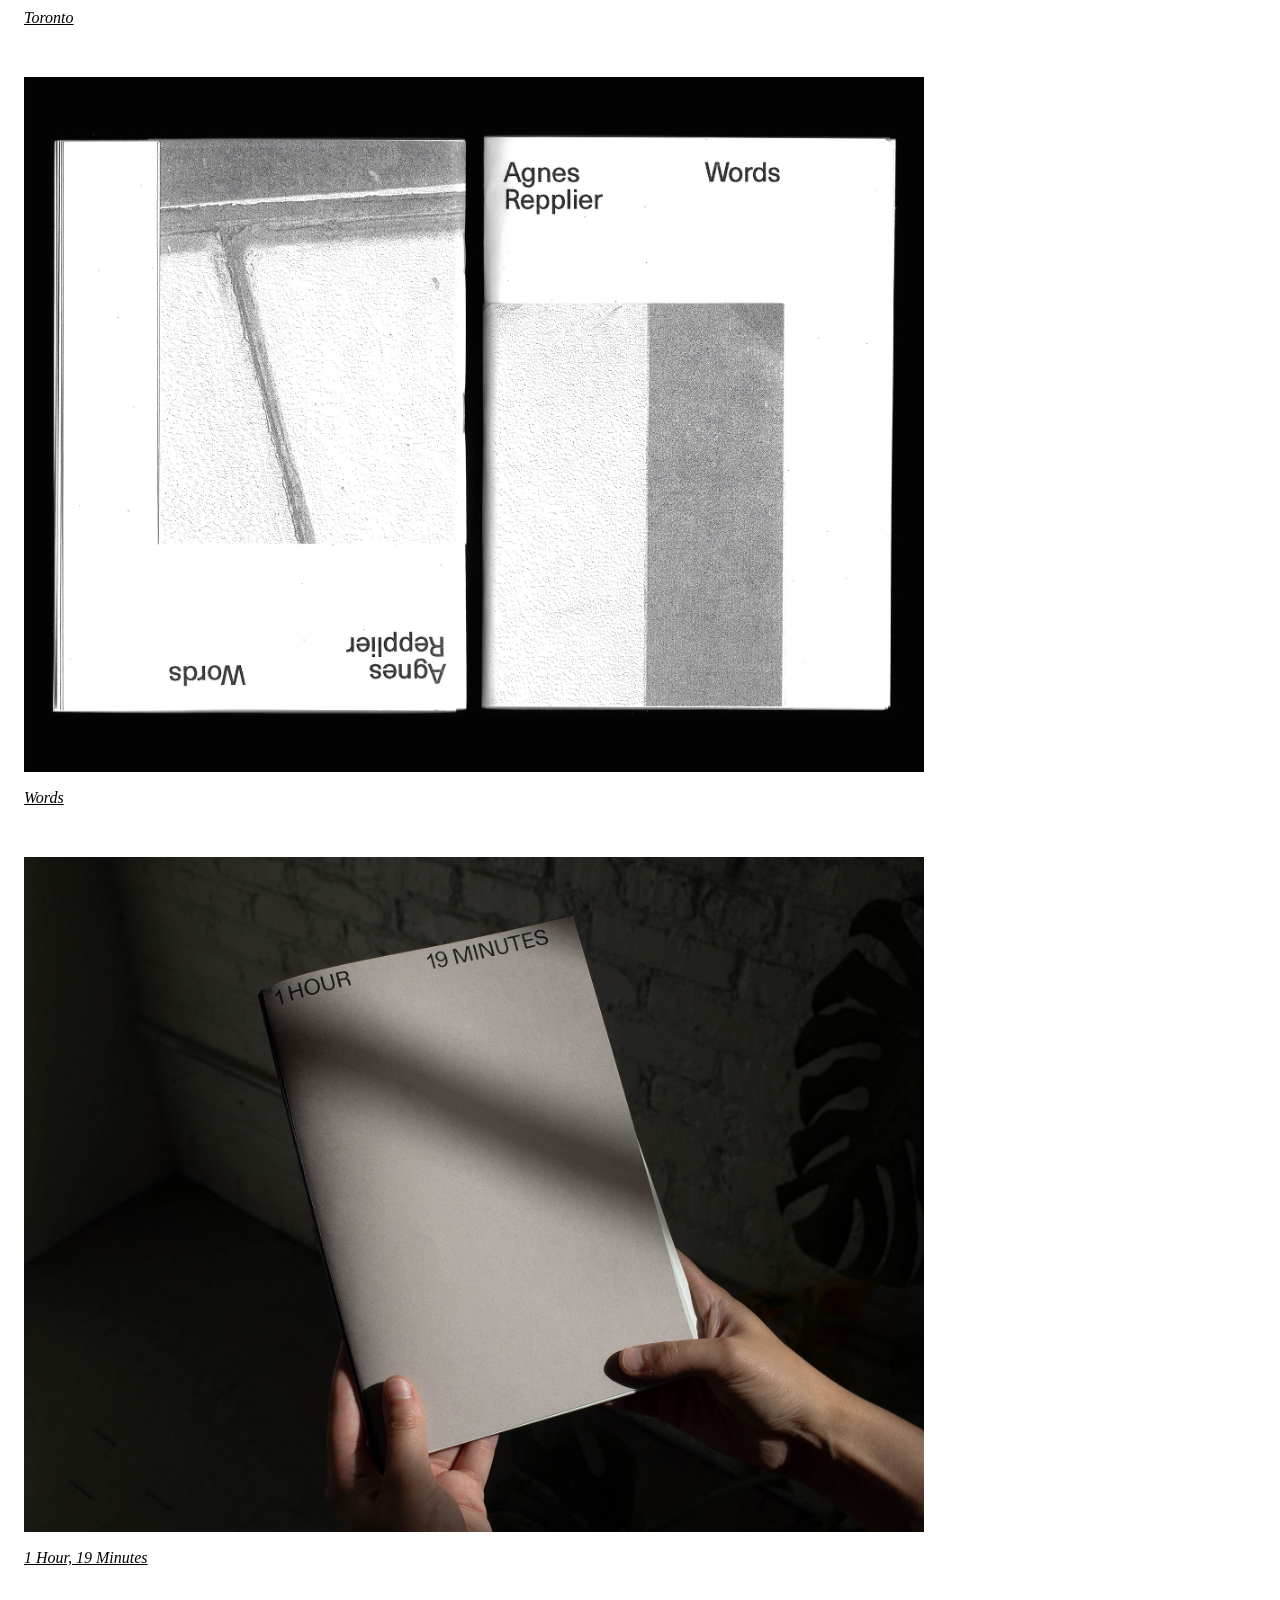
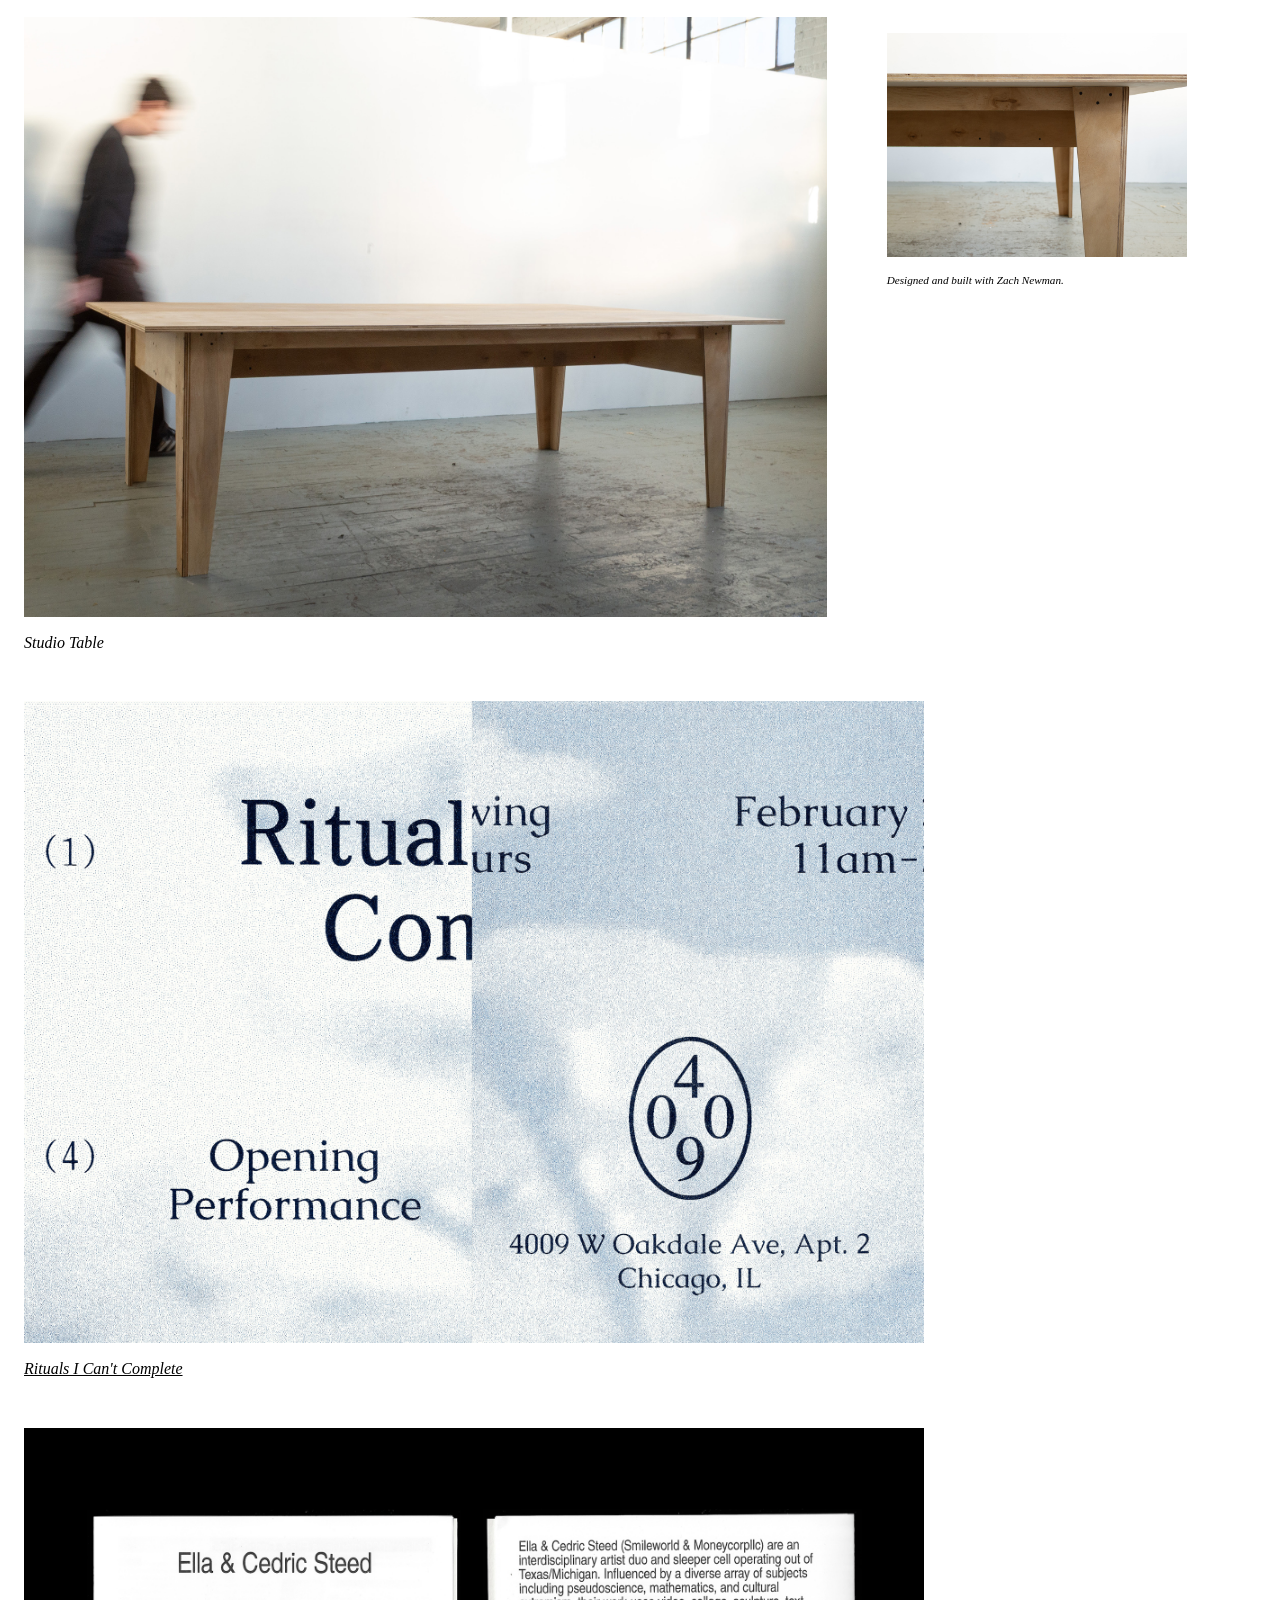
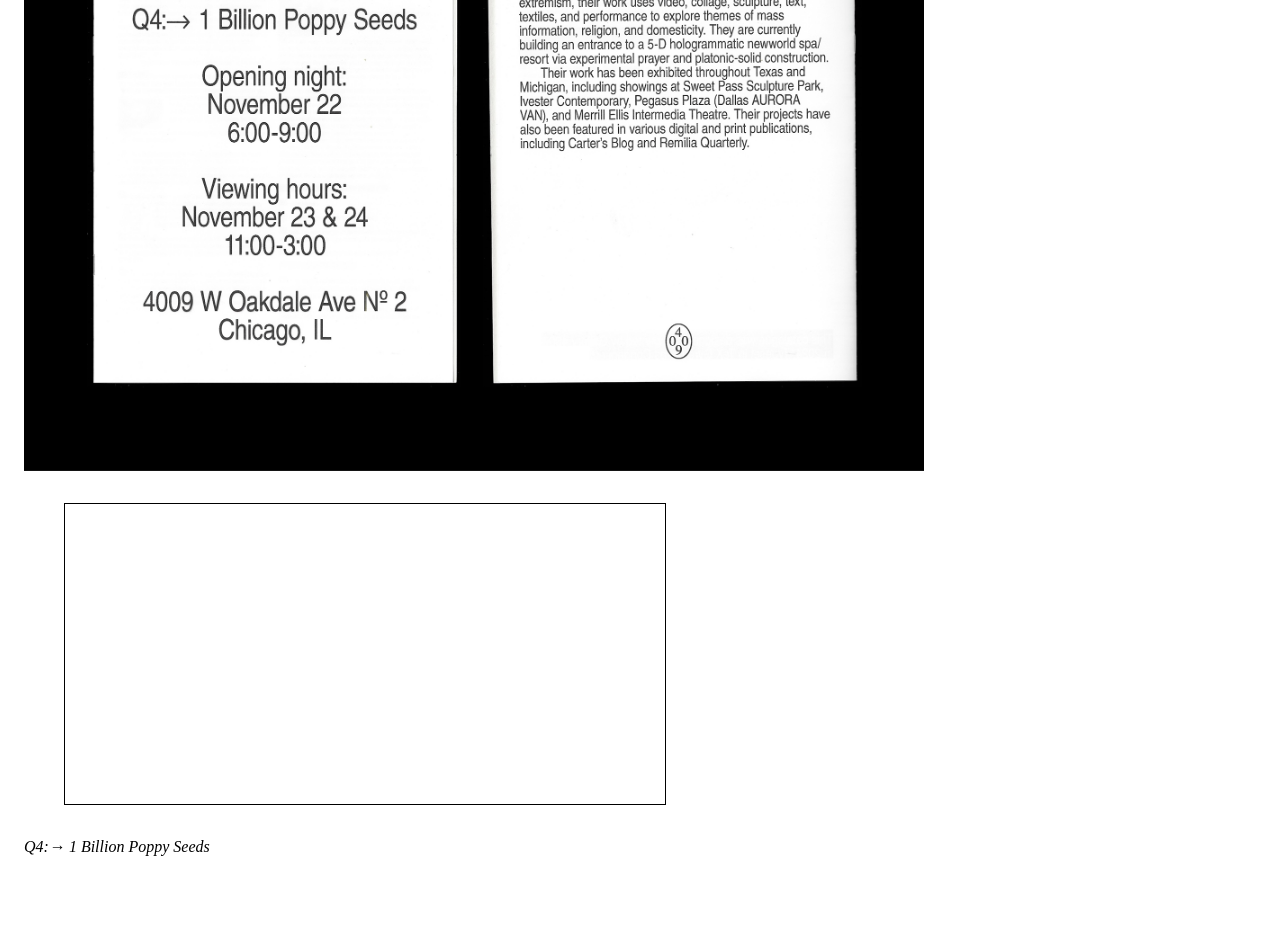
==== commit eb00a496: "housewarming poster reintroduced" ====
--- a/index.html
+++ b/index.html
@@ -64,6 +64,13 @@
             </div>
             </a>
         </div>
+
+        <div class="box all poster visible">
+            <div class="thumbnail">
+                <img src="imgs/housewarming-poster.jpg"><br>
+                <h3>Housewarming Poster</h3>
+            </div>
+        </div>        
 
         <div class="box all website visible">
         <a class="thumbnail-link" href="common-colors.html">
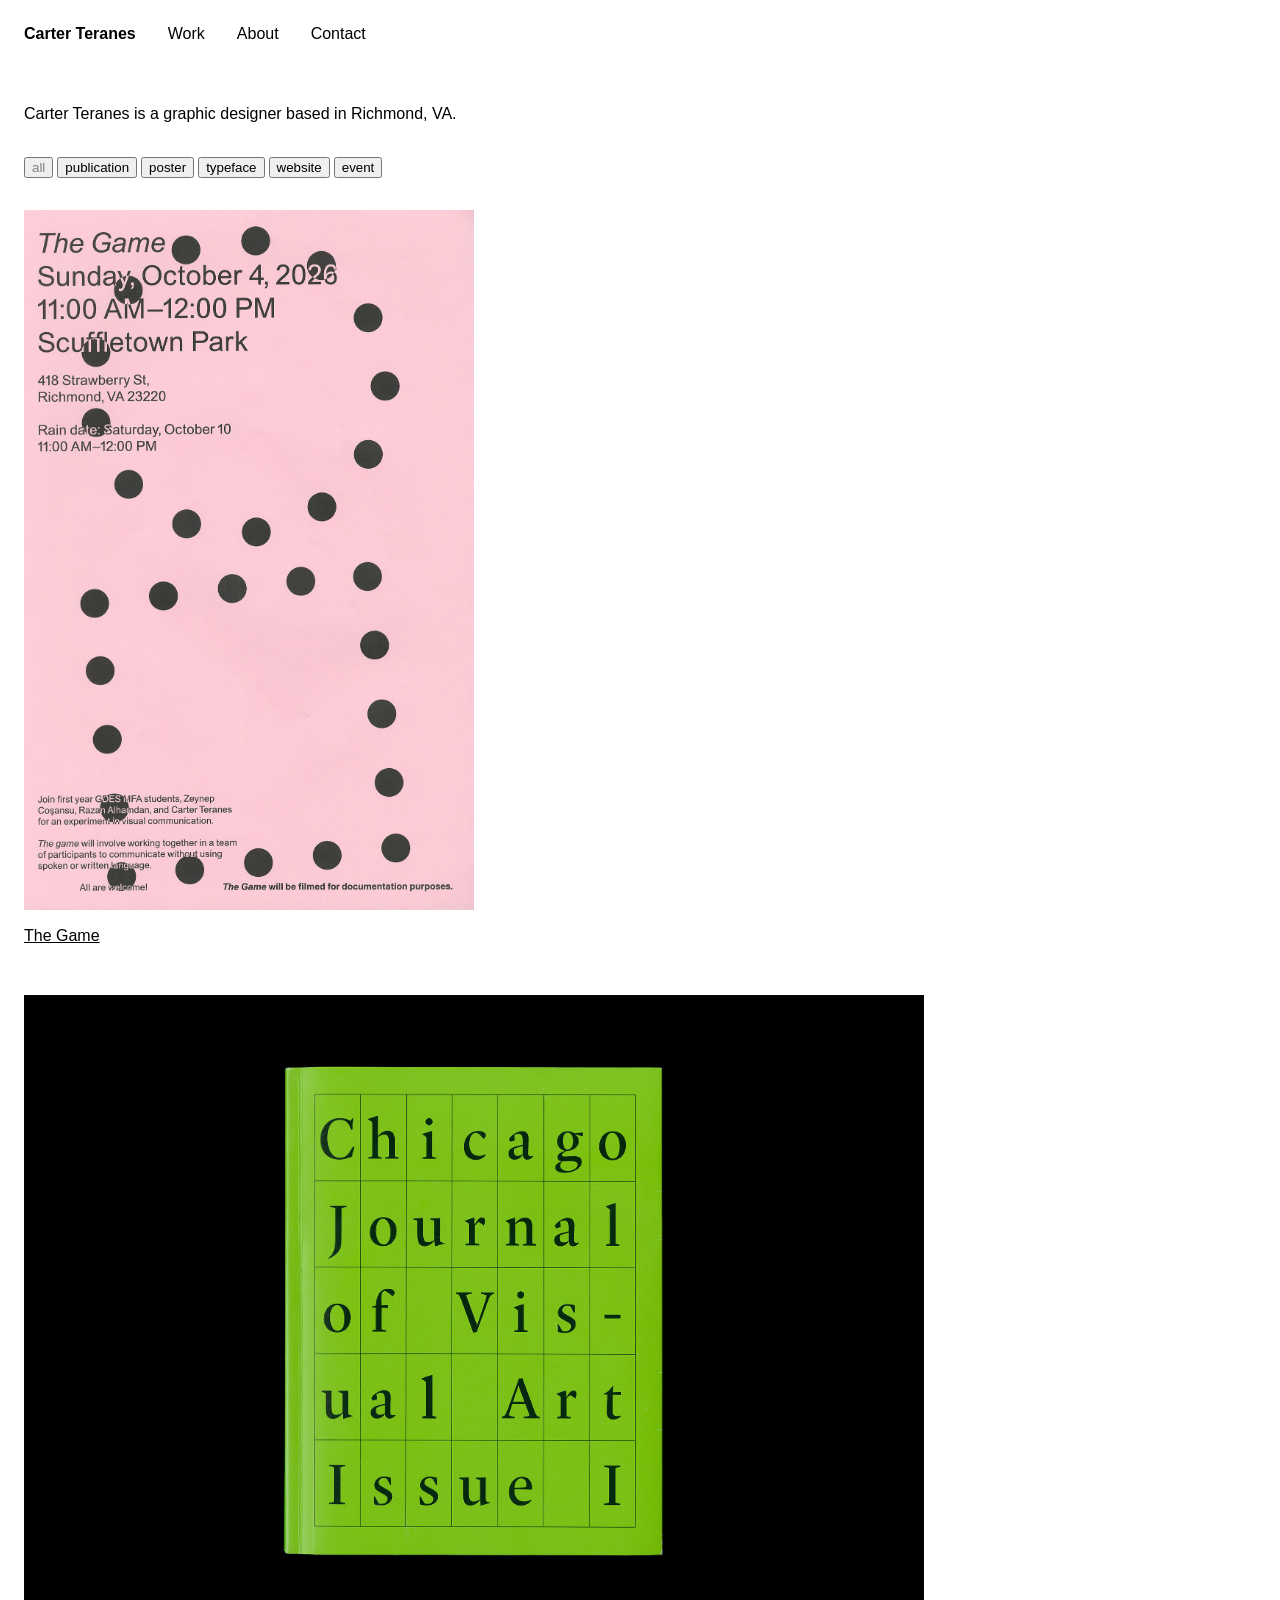
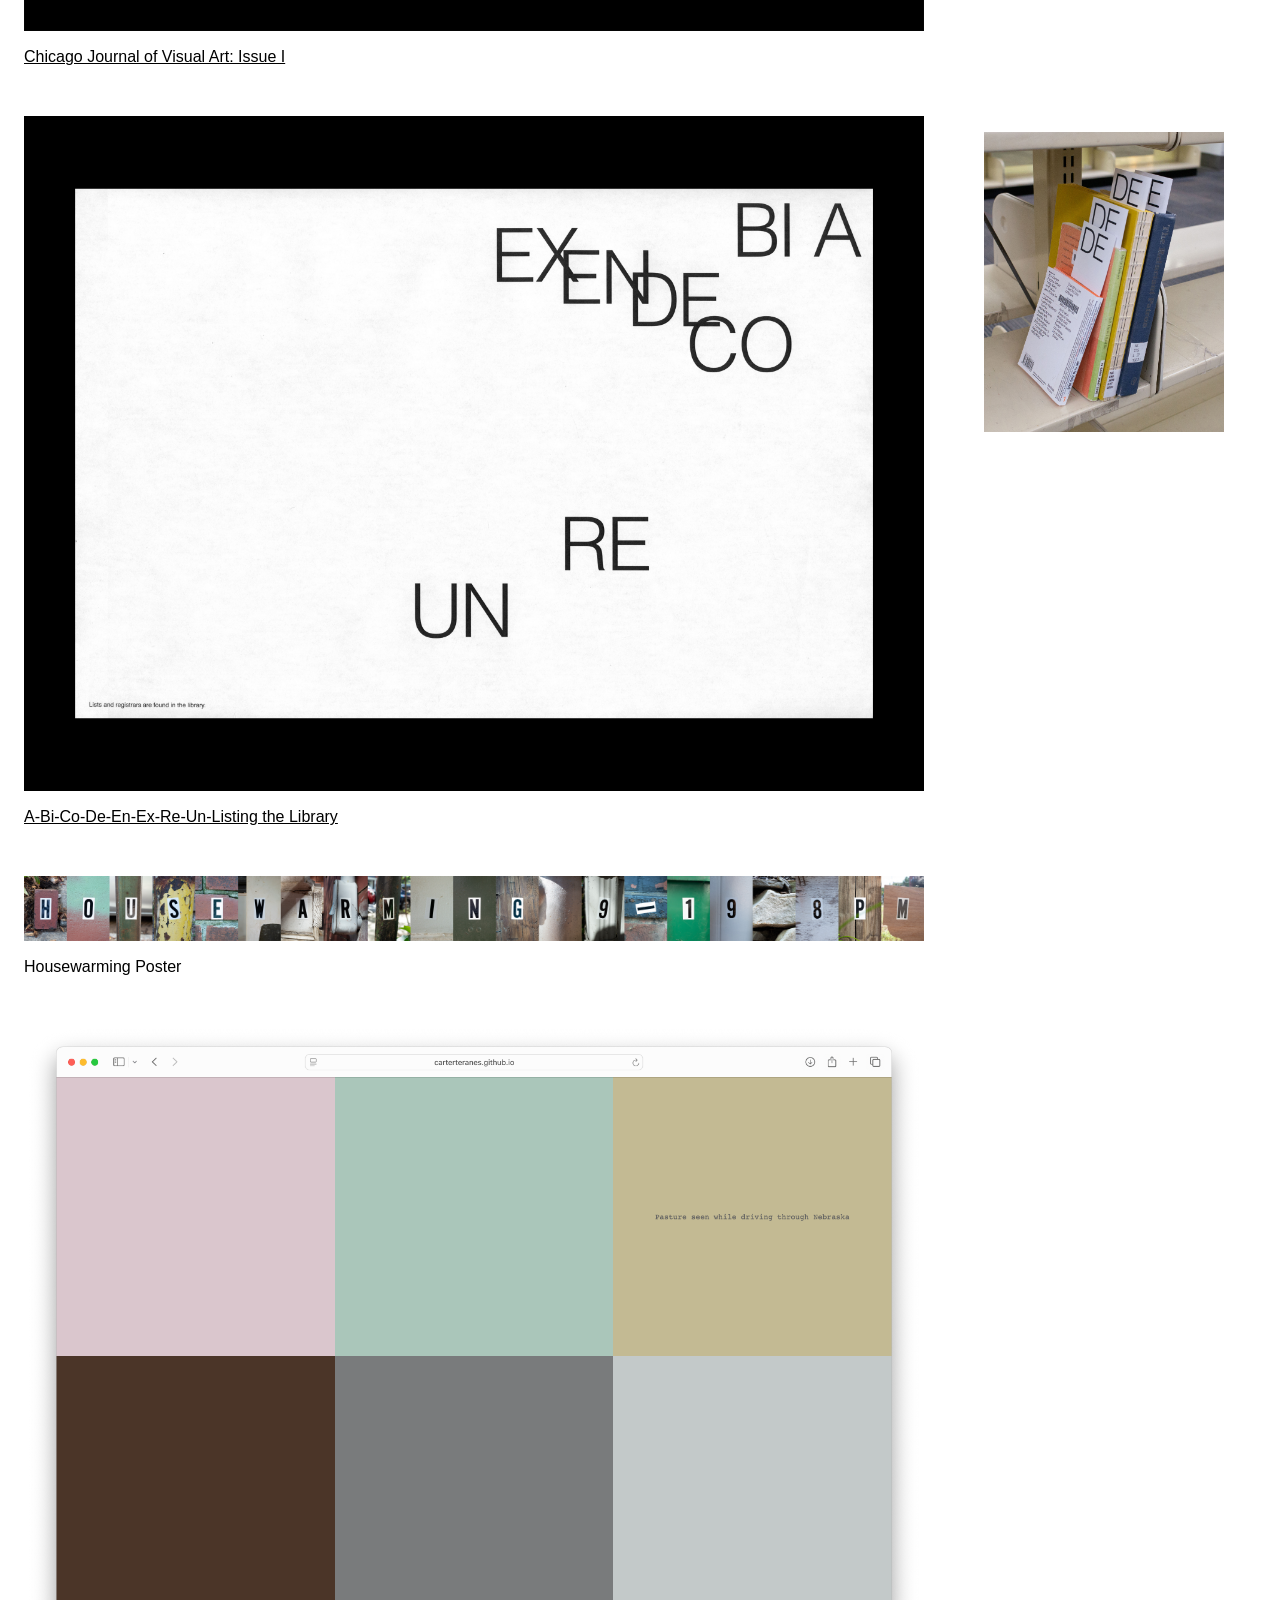
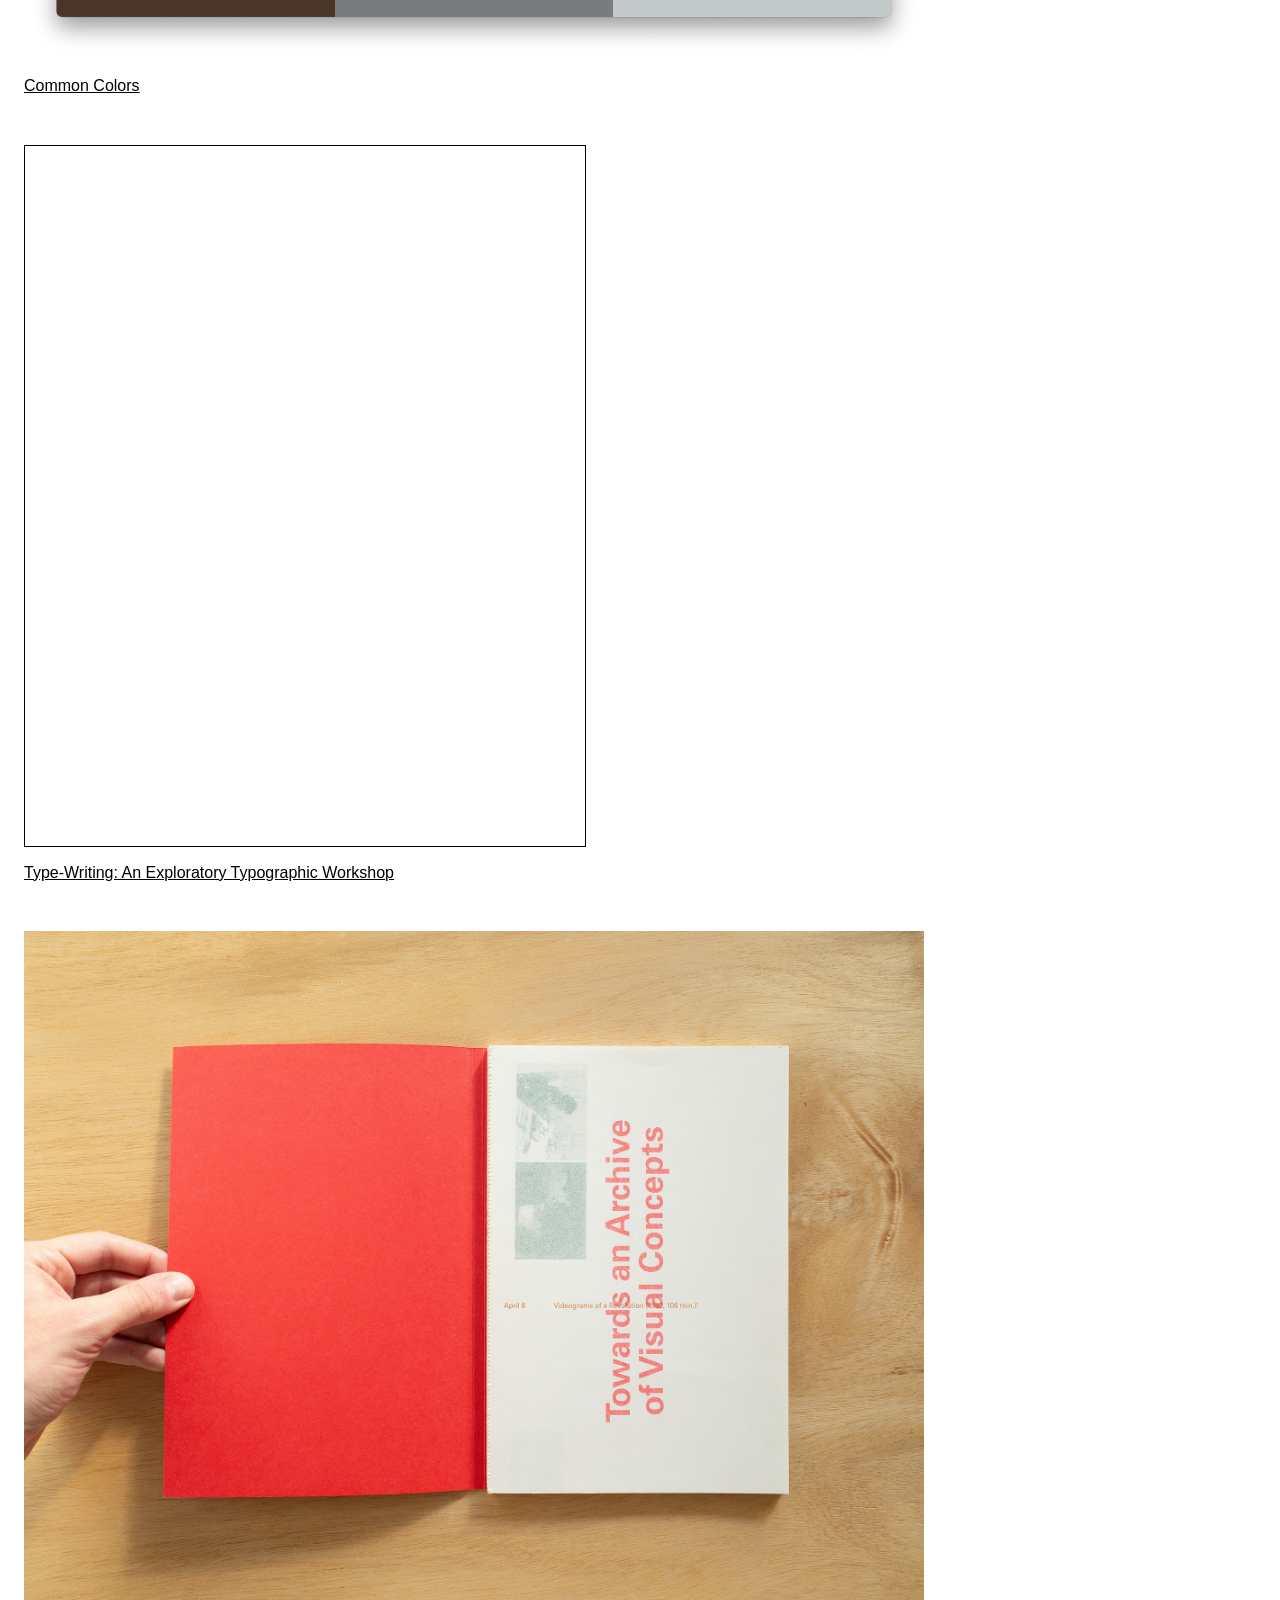
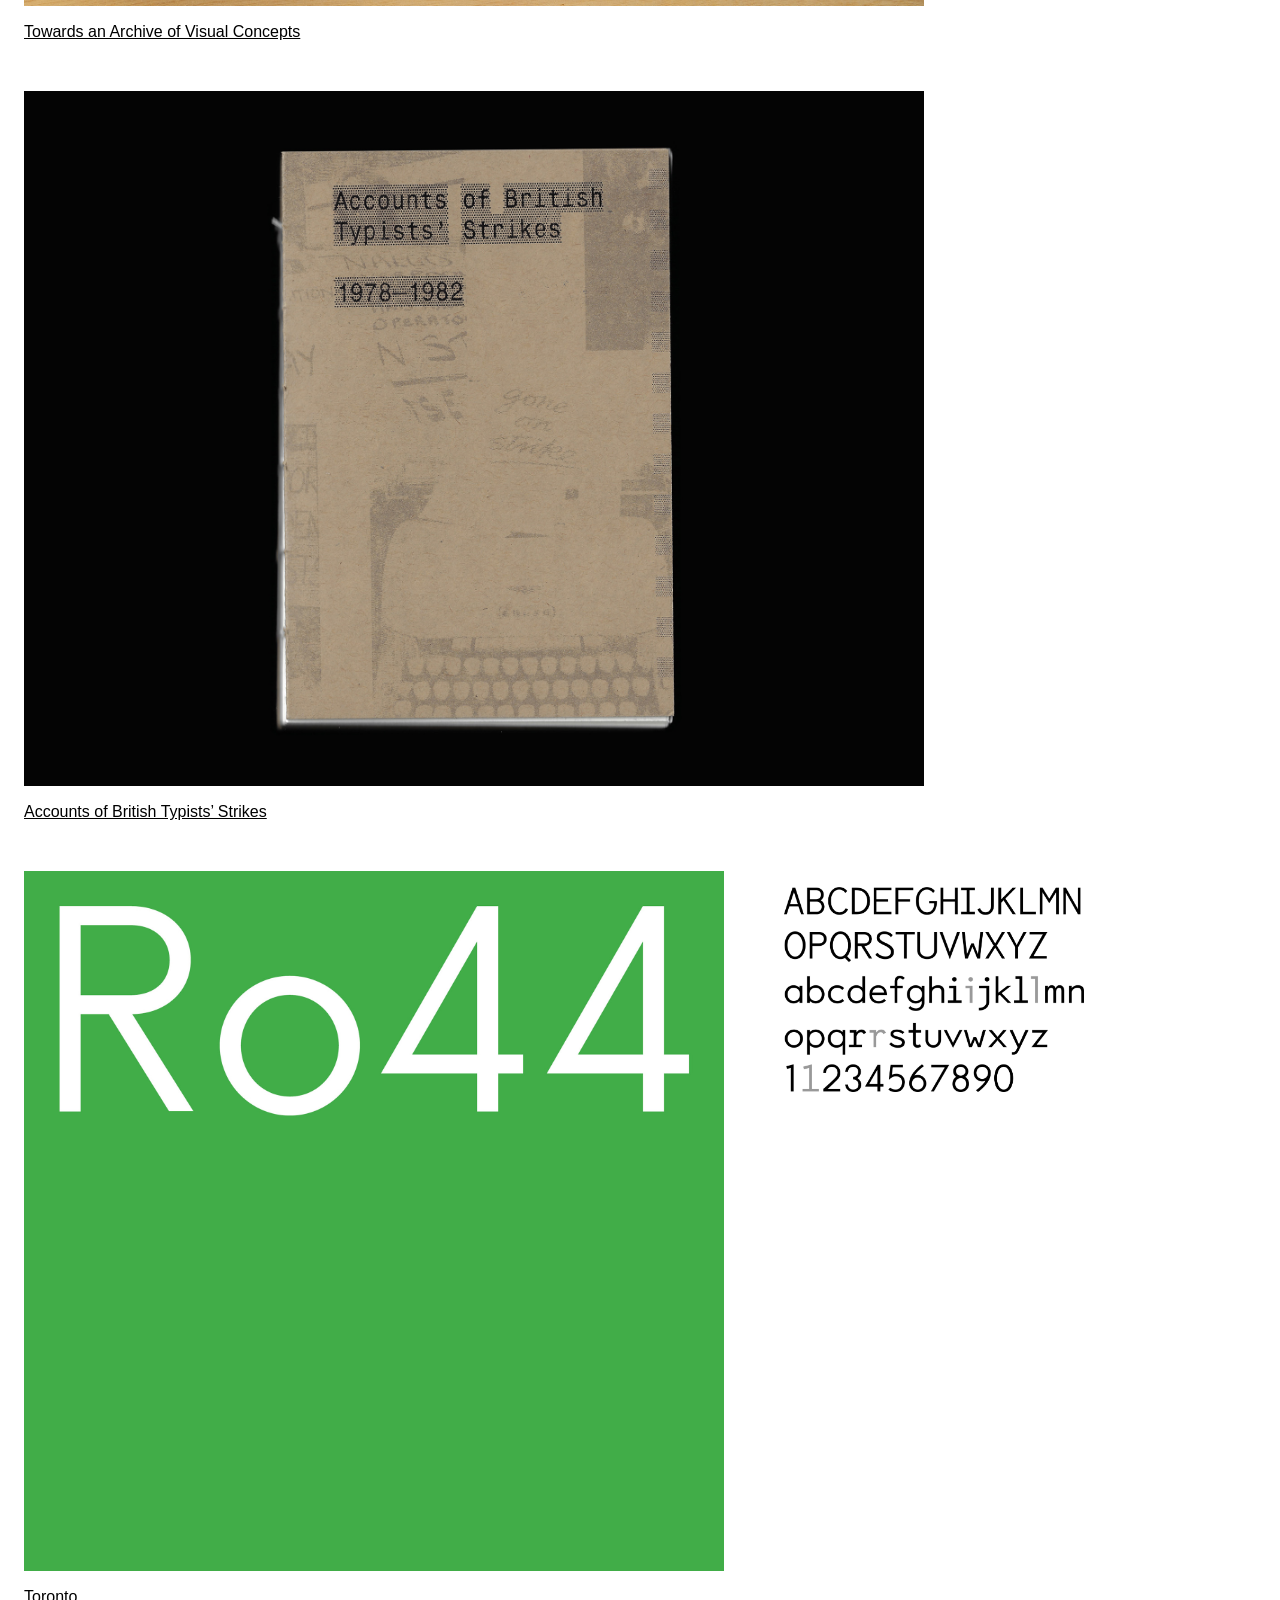
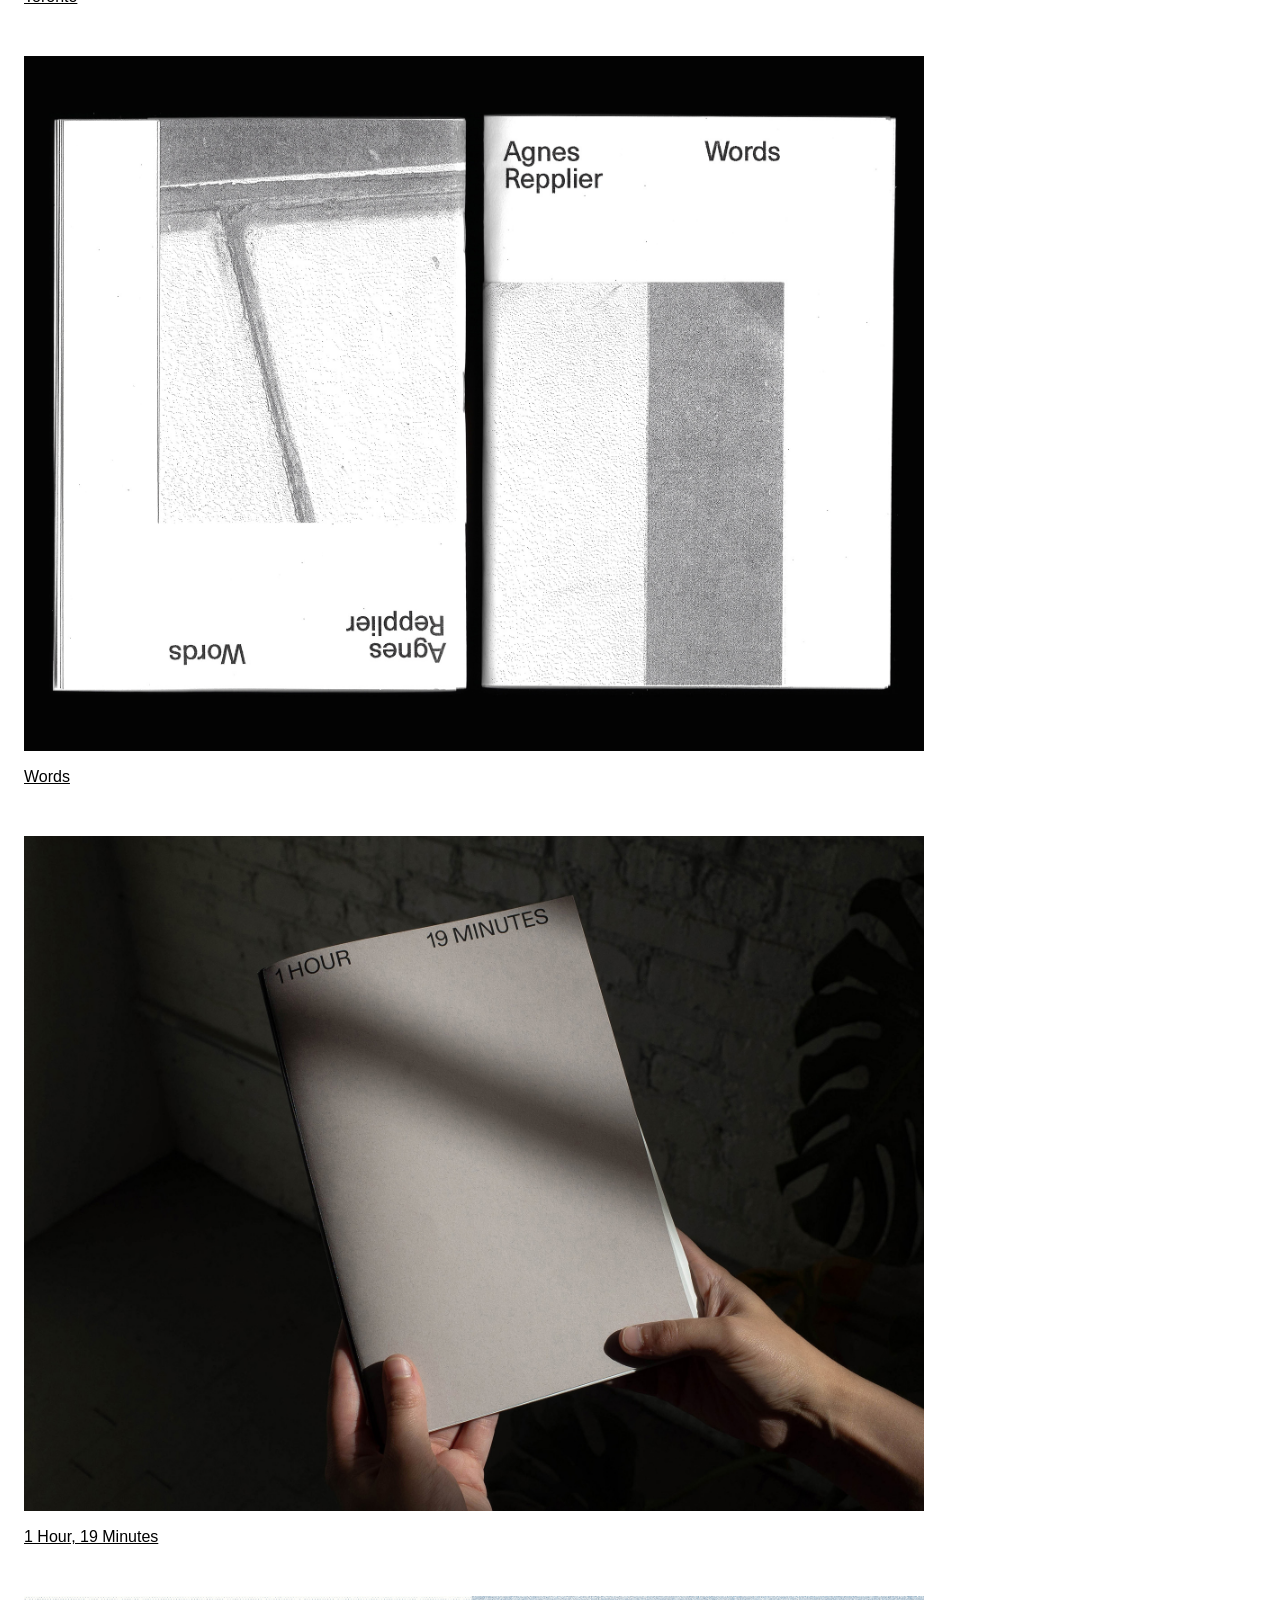
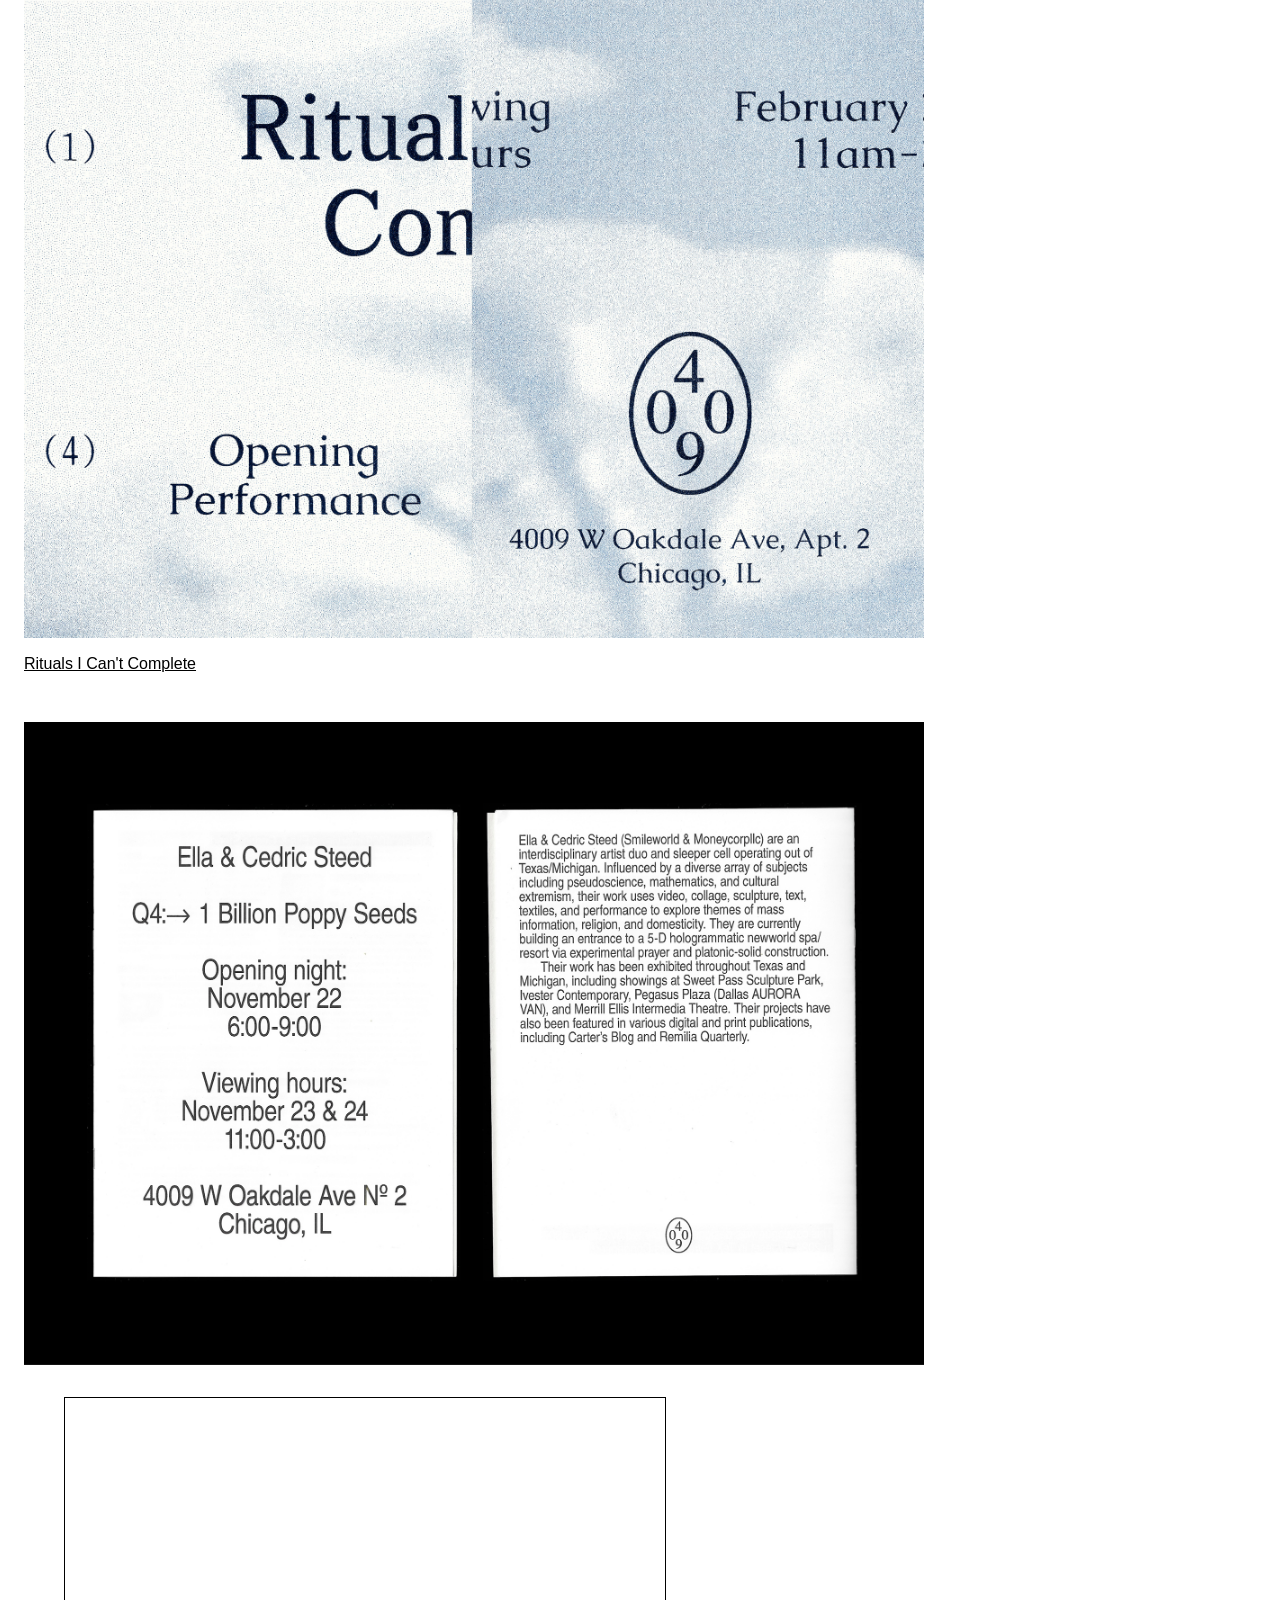
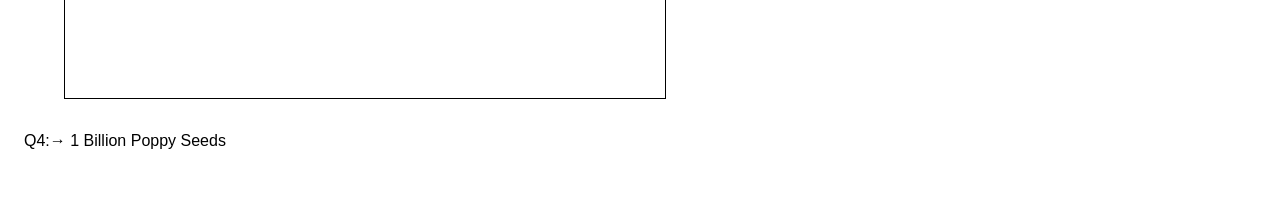
==== commit a0aea80e: "font change, idnex update, about edit" ====
--- a/index.html
+++ b/index.html
@@ -19,7 +19,7 @@
 
     <div class="container">
         <div class="textblock">
-            <p style="padding-bottom: 2em;">Carter Teranes is a graphic designer and artist based in Richmond, VA. He is currently working towards his MFA in Graphic Design at Virginia Commonwealth University.</p>
+            <p style="padding-bottom: 2em;">Carter Teranes is a graphic designer based in Richmond, VA.</p>
         </div>
 
     <div class="filter" style="margin-bottom: 2em;">
@@ -30,8 +30,6 @@
       <button class="typeface">typeface</button>
       <button class="website">website</button>
       <button class="event">event</button>
-      <button class="object">object</button>
-      <button class="other">other</button>
     </div>
 
 
@@ -141,19 +139,6 @@
         </a>
         </div>
 
-        <div class="box all object visible">
-        <div class="thumbnail">
-            <img height="600px" src="imgs/furniture/A0001367.jpg">
-
-                <figure>
-                    <img src="imgs/furniture/A0001358.jpg">
-                    <figcaption>Designed and built with Zach Newman.</figcaption>
-                </figure><br>
-
-            <h3>Studio Table</h3>
-        </div>
-        </div>
-
         <div class="box all event poster publicaiton visible">
         <a class="thumbnail-link" href="rituals.html">
             <div class="thumbnail">
--- a/styles.css
+++ b/styles.css
@@ -5,7 +5,7 @@
 
 h1{
 font-size: 1em;
-font-family: 'Times New Roman', Times, serif;
+font-family: Arial, Helvetica, sans-serif;
 color: black;
 font-weight: bold;
 padding: 0px;
@@ -15,10 +15,10 @@
 
 h2{
 font-size: 1em;
-font-family: 'Times New Roman', Times, serif;
+font-family: Arial, Helvetica, sans-serif;
 color: black;
 font-weight: normal;
-font-style: italic;
+font-style: normal;
 padding: 0px;
 margin: 0px;
 padding-bottom: 1em;
@@ -26,10 +26,9 @@
 
 h3{
 font-size: 1em;
-font-family: 'Times New Roman', Times, serif;
+font-family: Arial, Helvetica, sans-serif;
 color: black;
 font-weight: normal;
-font-style: italic;
 padding: 0px;
 margin: 0px;
 padding-bottom: 1em;
@@ -37,7 +36,7 @@
 
 p{
 font-size: 1em;
-font-family: 'Times New Roman', Times, serif;
+font-family: Arial, Helvetica, sans-serif;
 color: black;
 padding: 0px;
 margin: 0px;
@@ -117,7 +116,8 @@
 
 figcaption {
     font-size: 0.7rem;
-    font-style: italic;
+    font-style: none;
+    font-family: Arial, Helvetica, sans-serif;;
   }
 
 video{
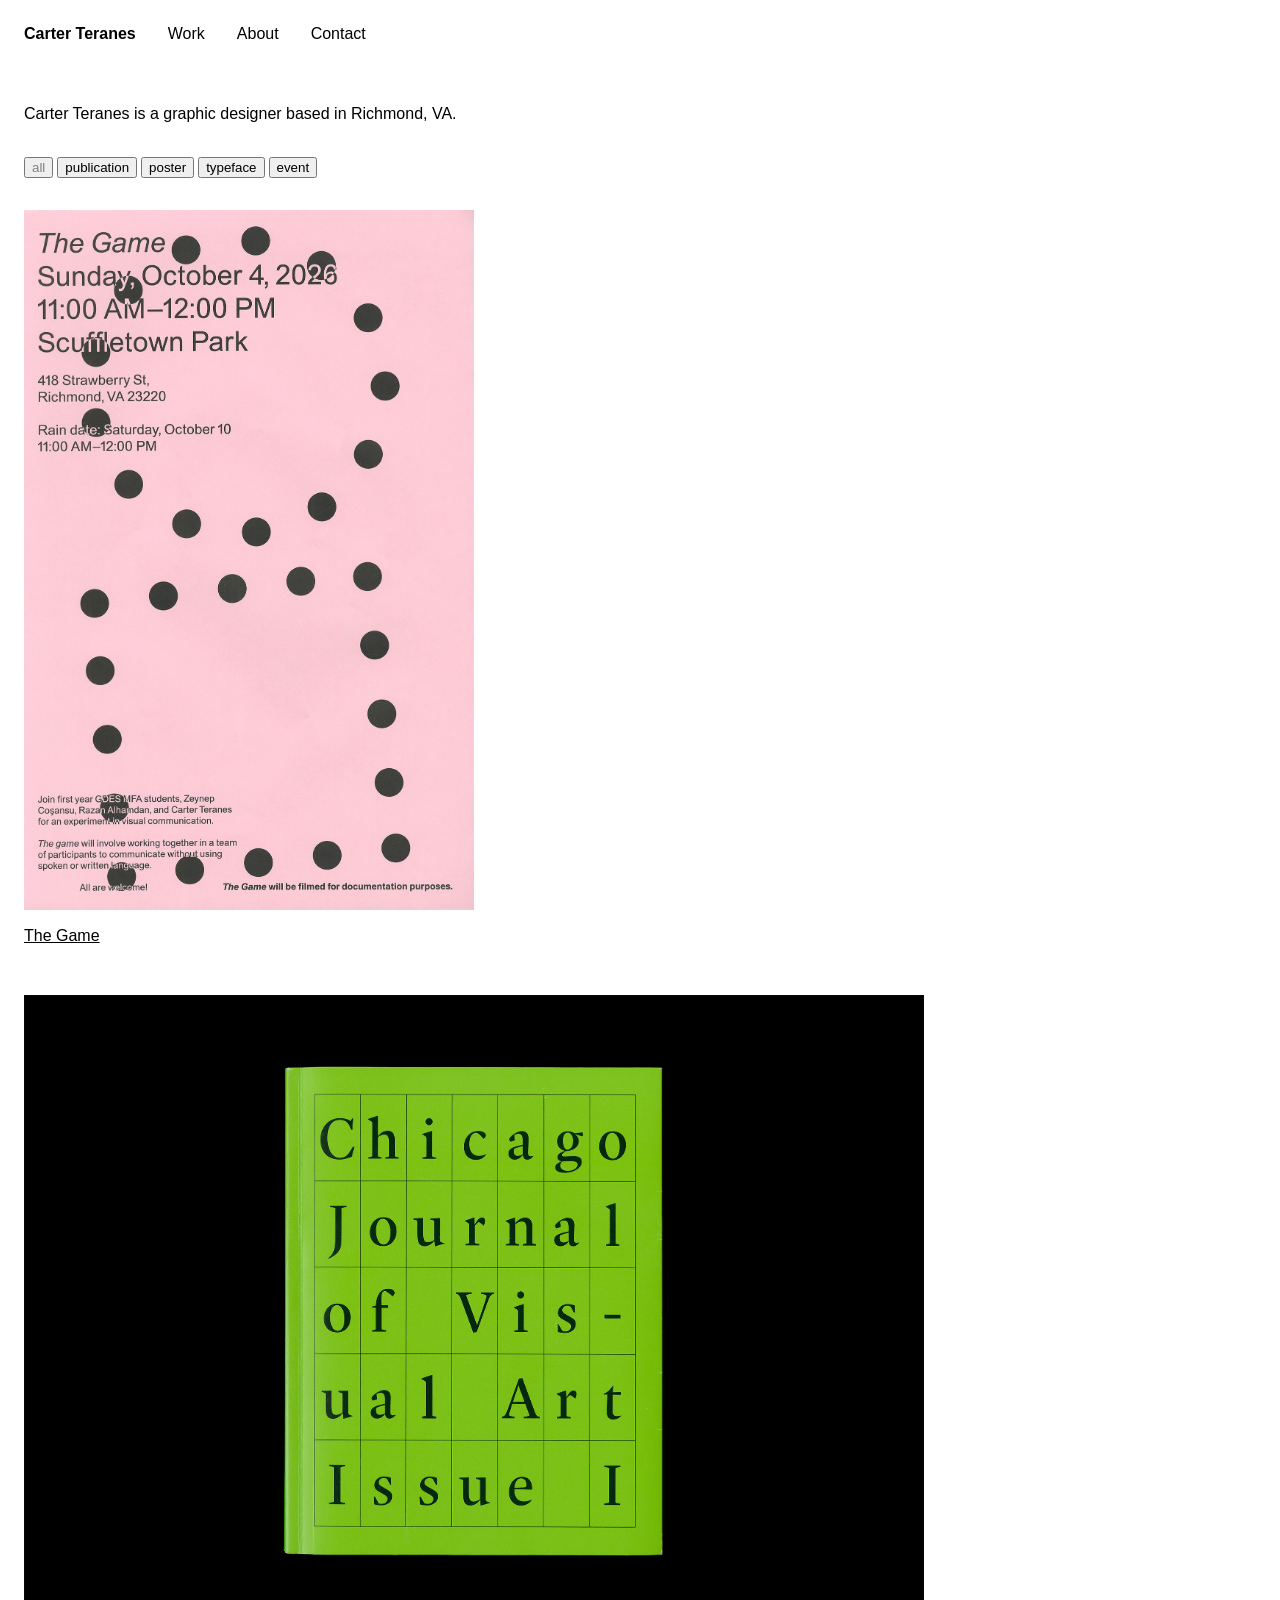
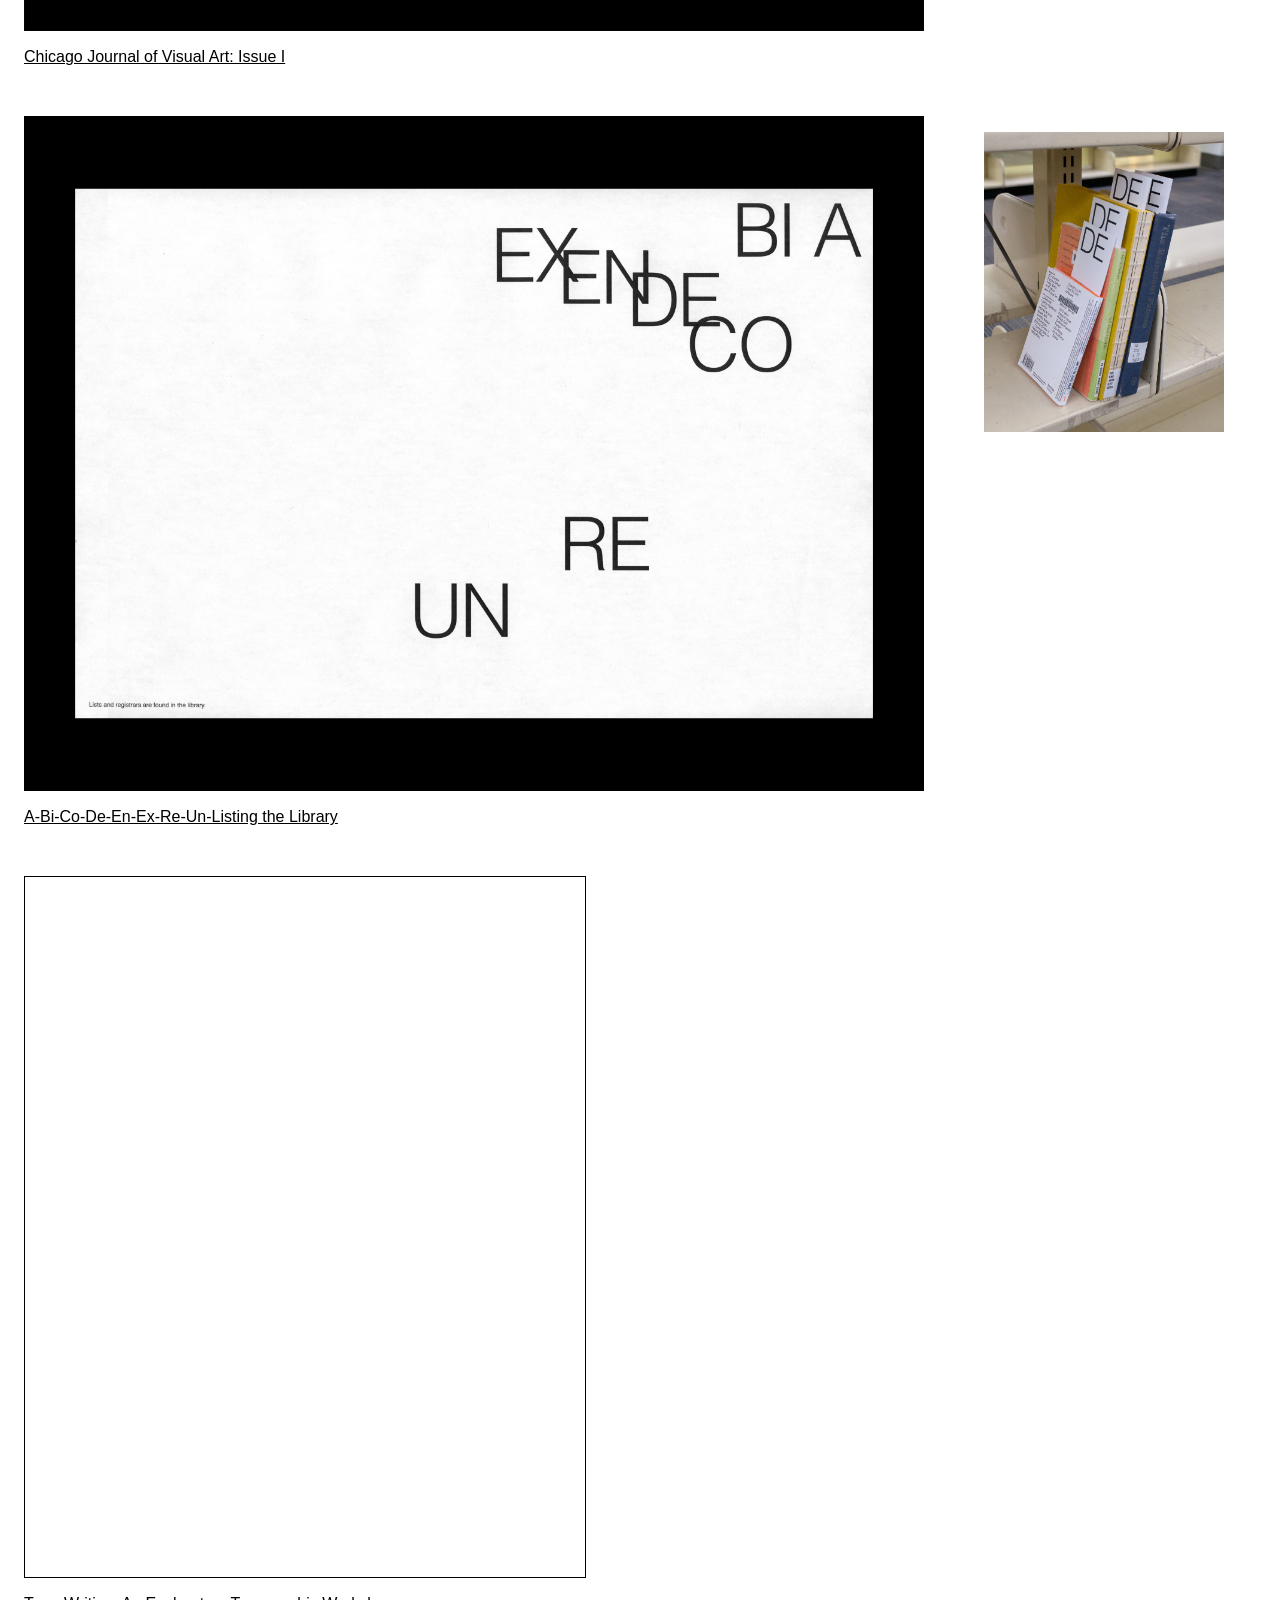
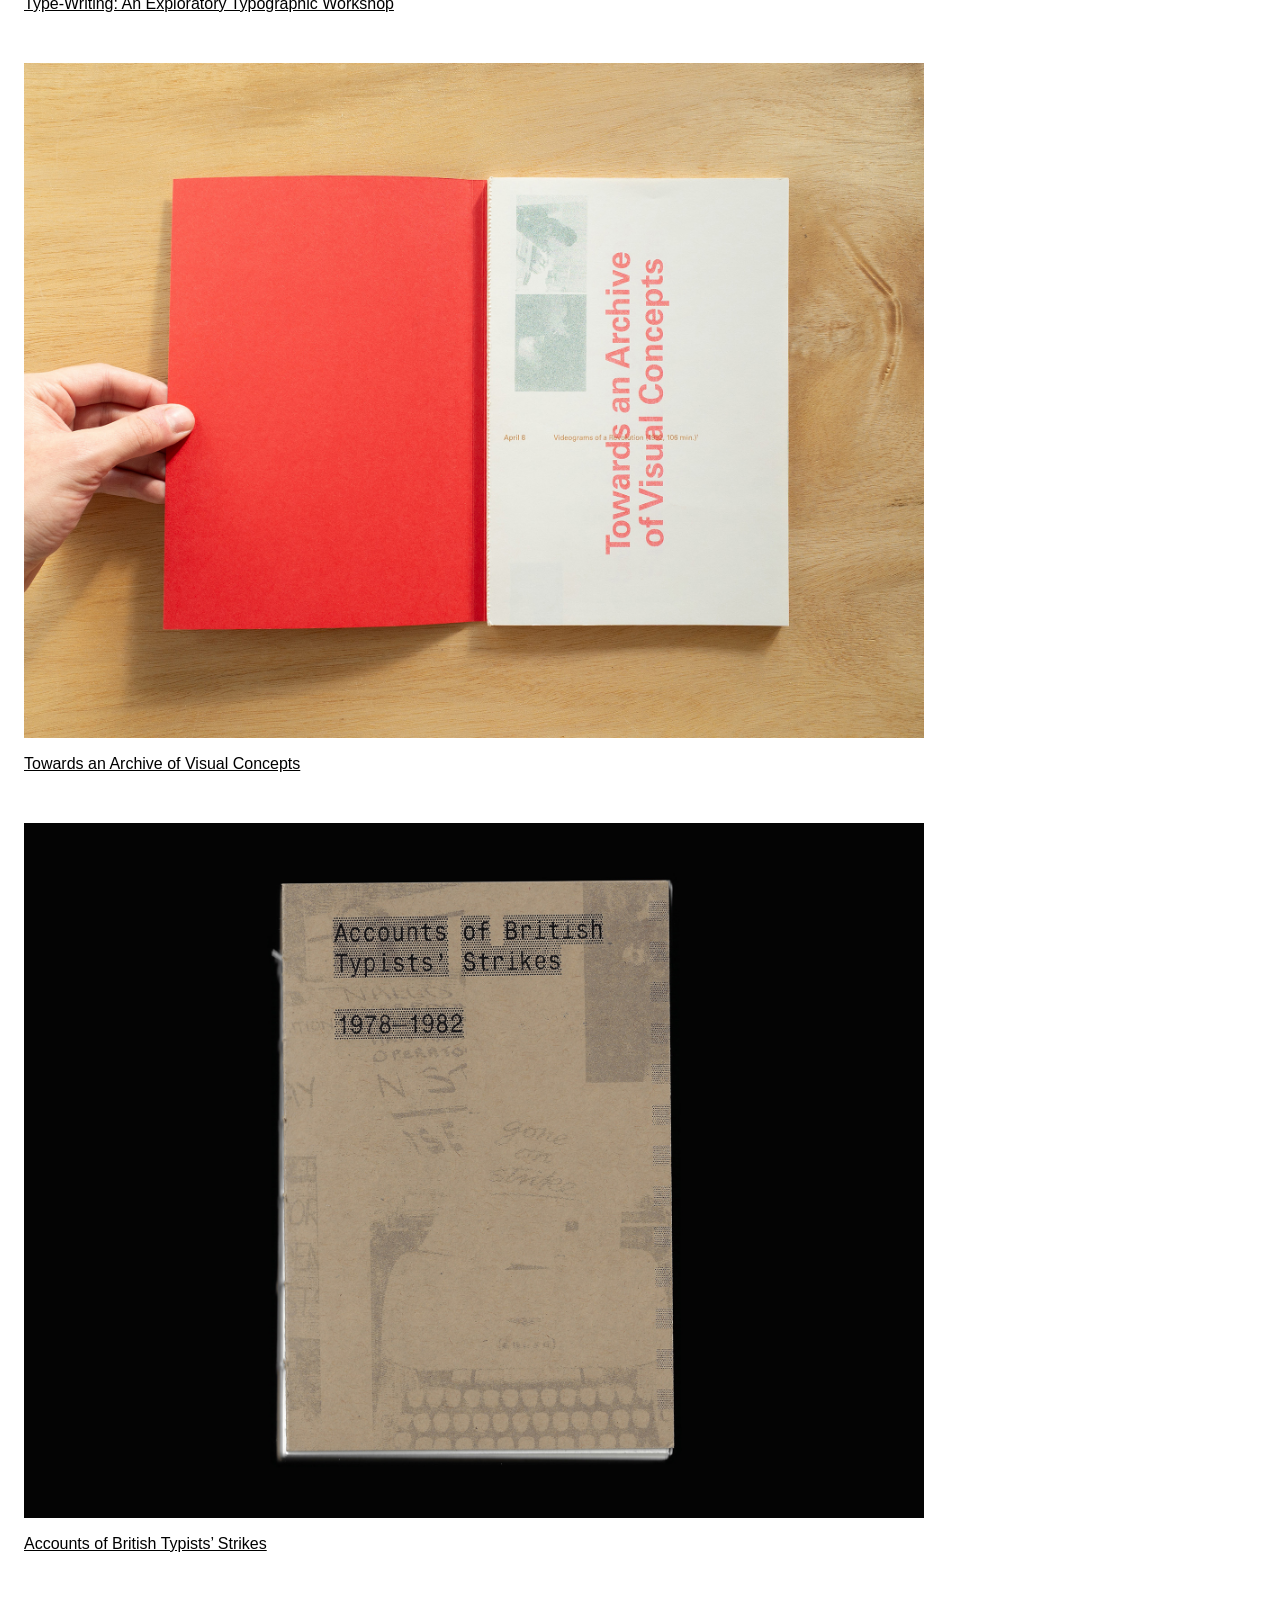
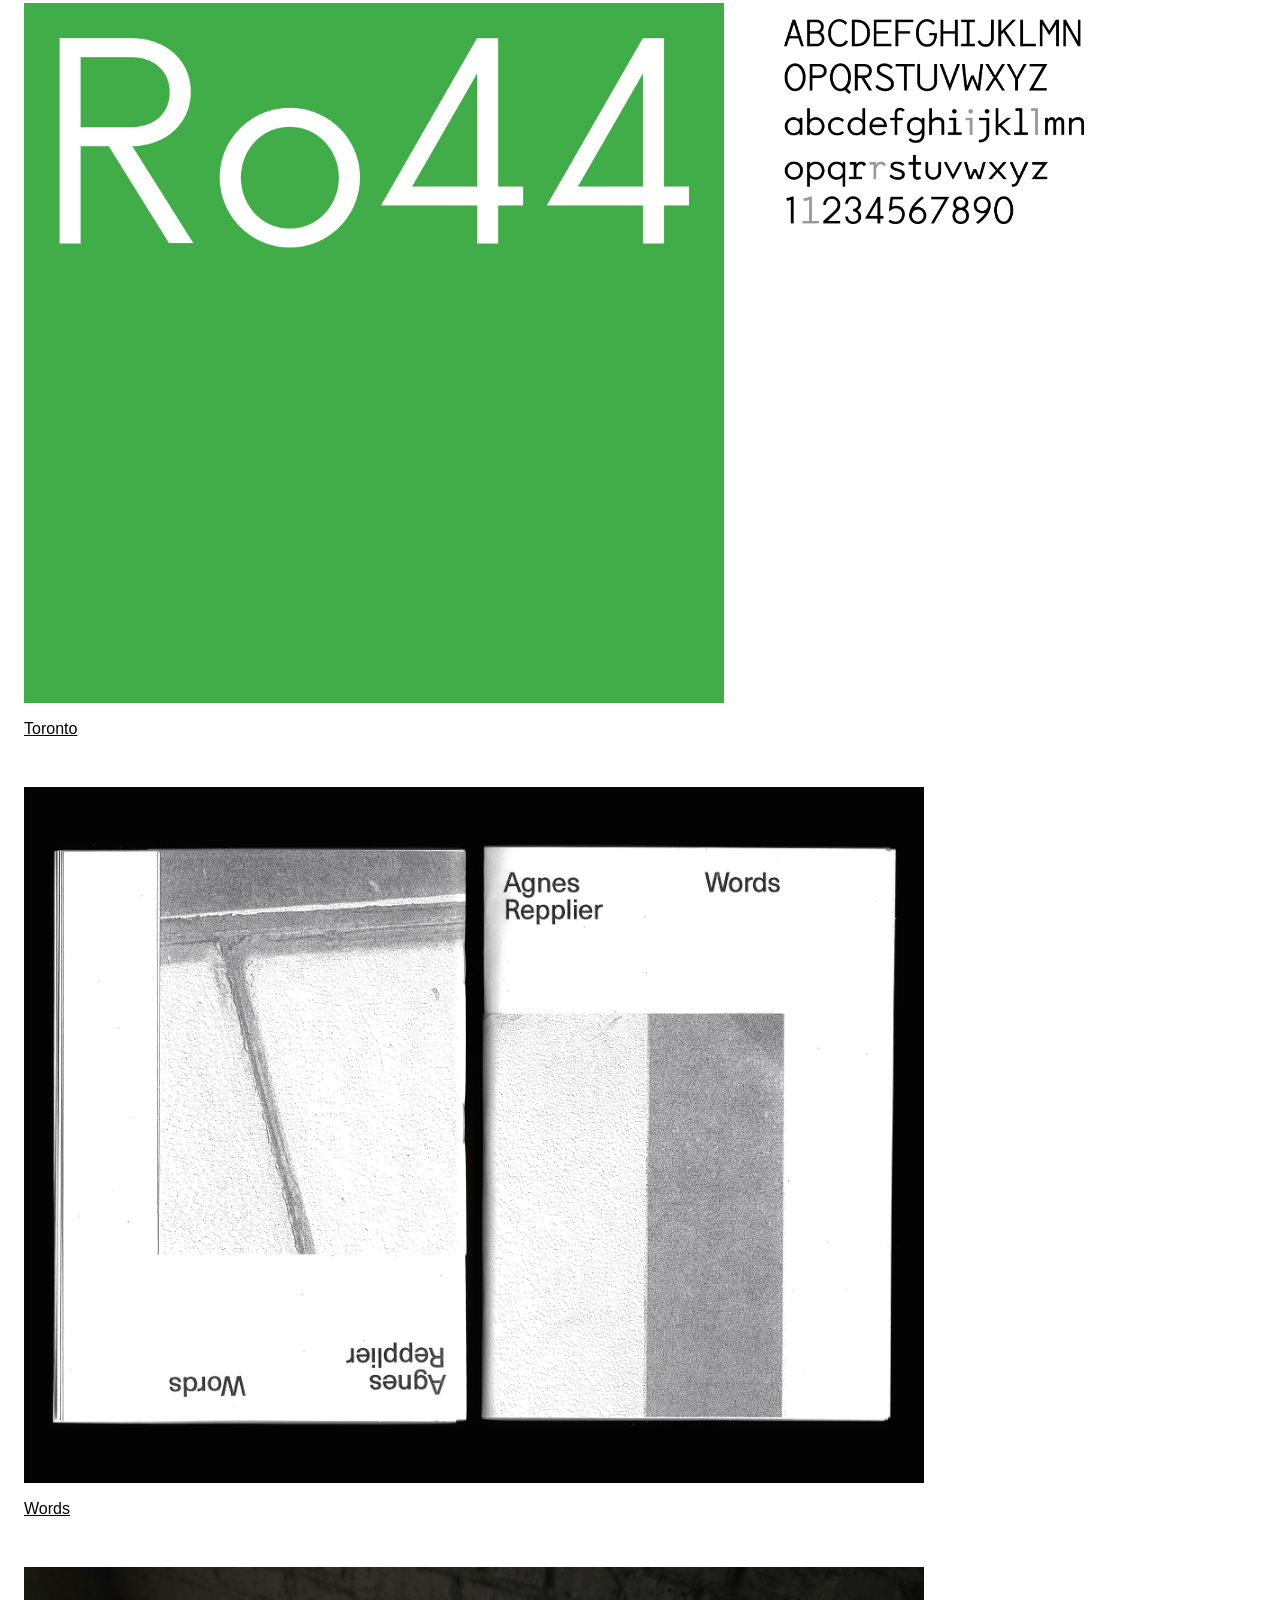
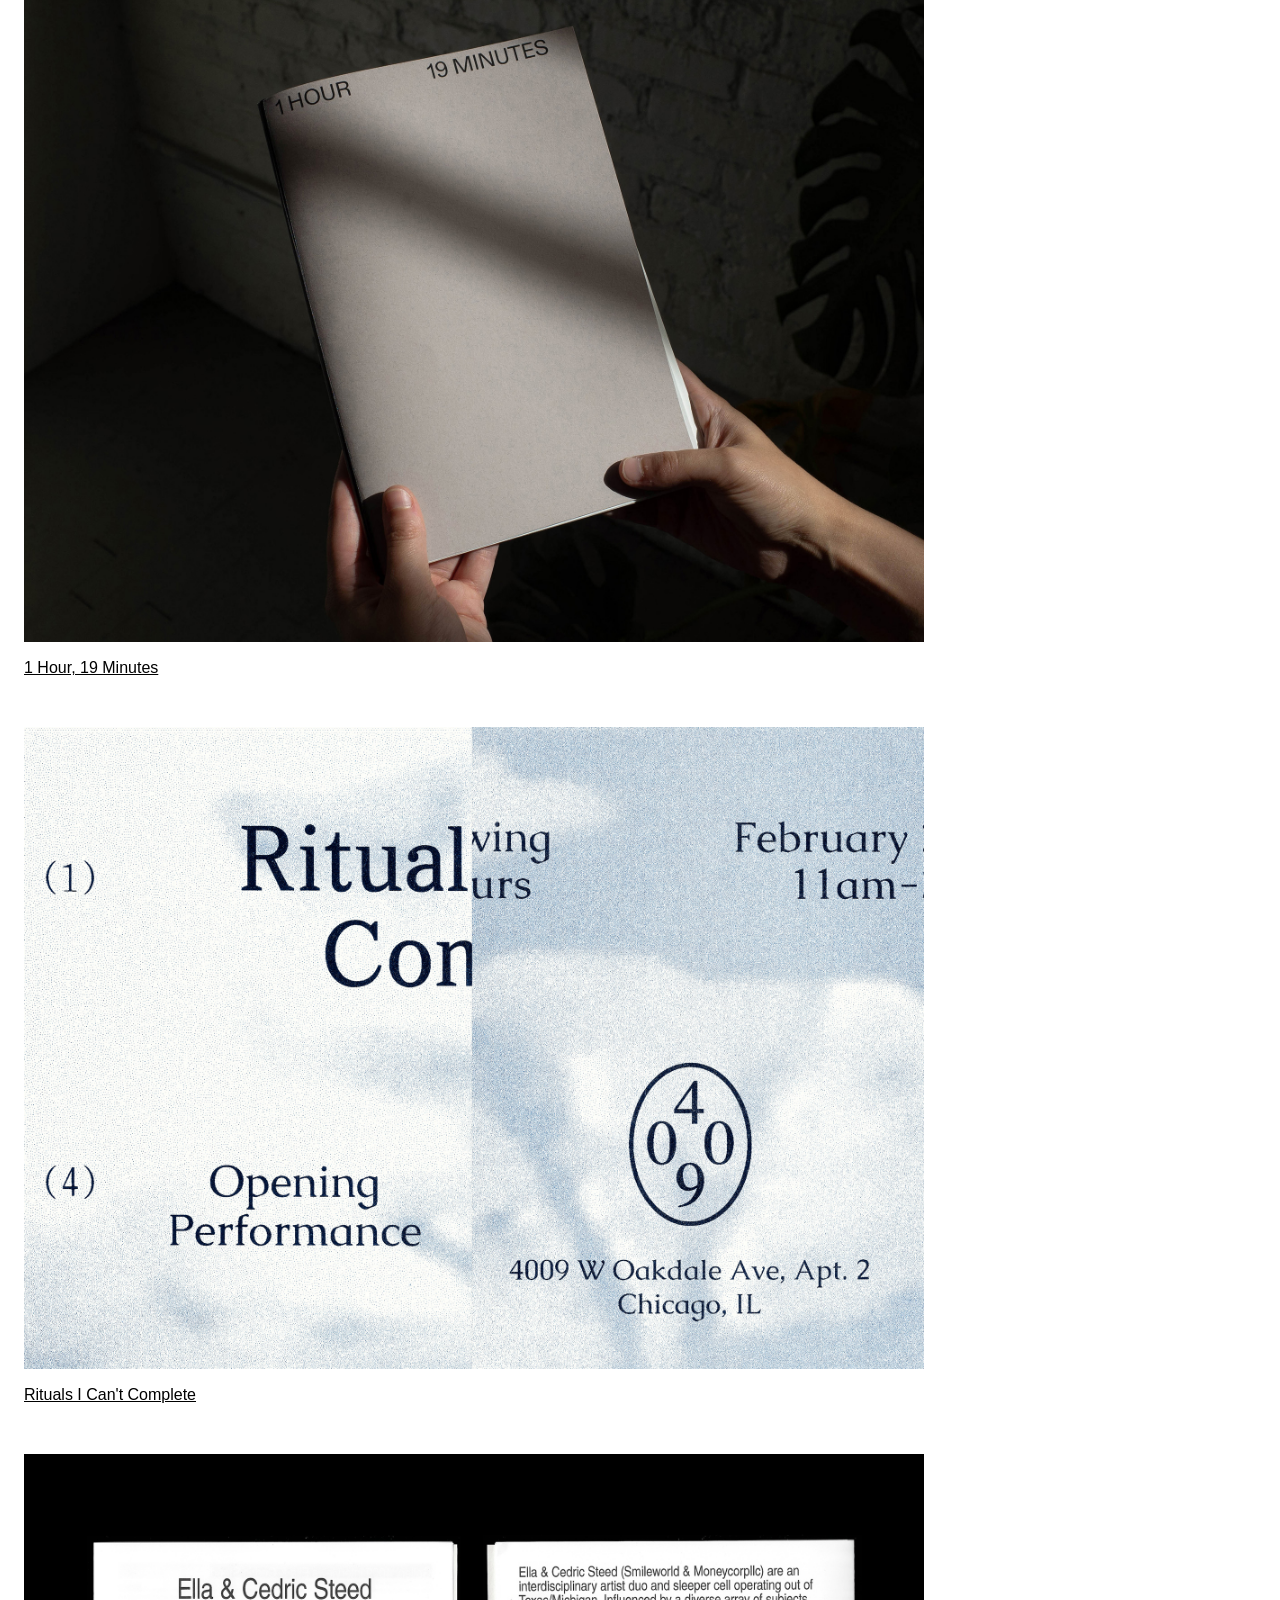
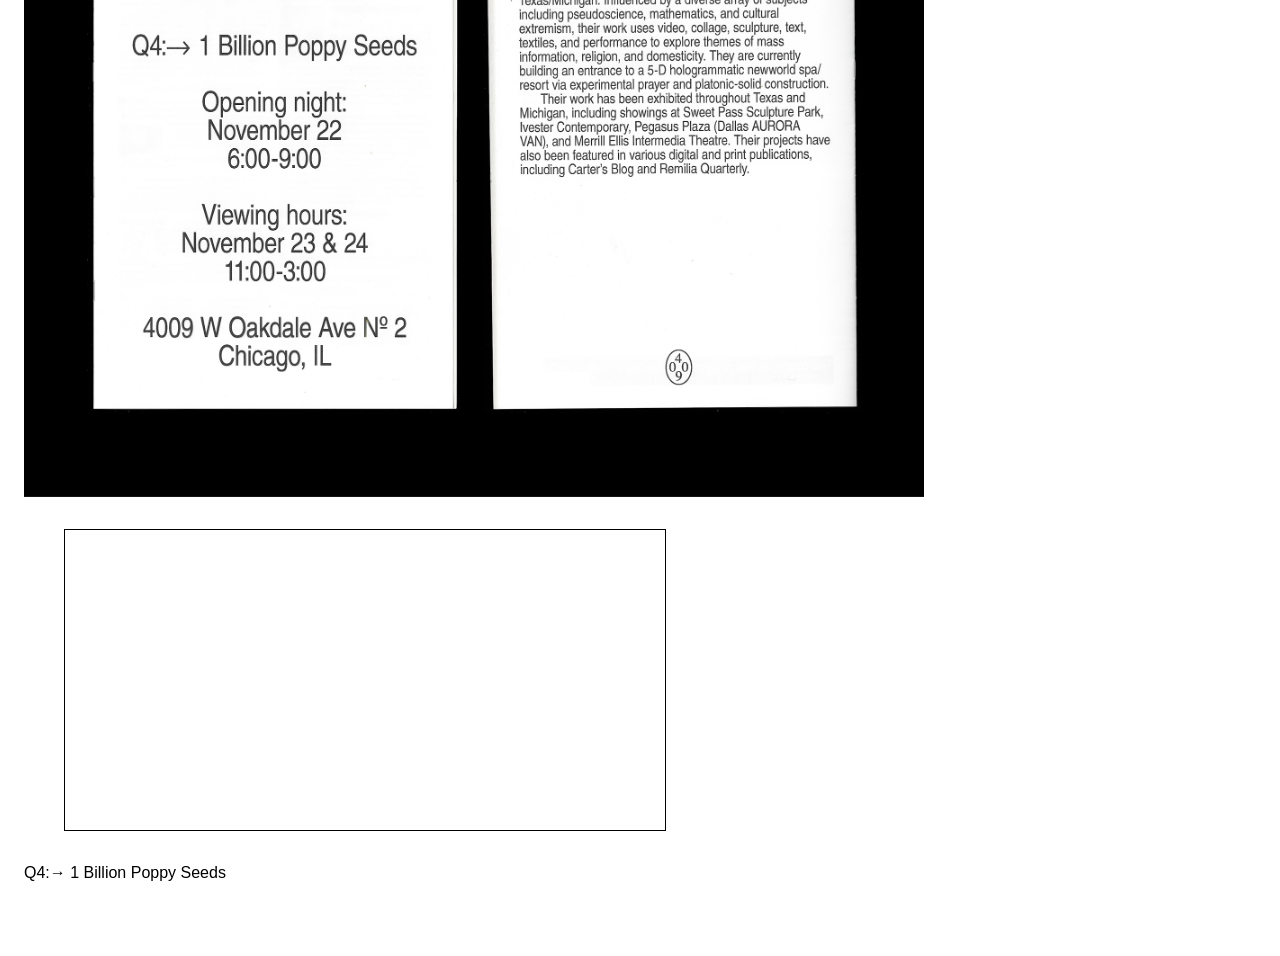
==== commit 0acd14f1: "index slim down" ====
--- a/index.html
+++ b/index.html
@@ -28,7 +28,7 @@
       <button class="publication">publication</button>
       <button class="poster">poster</button>
       <button class="typeface">typeface</button>
-      <button class="website">website</button>
+      <!-- <button class="website">website</button> -->
       <button class="event">event</button>
     </div>
 
@@ -61,22 +61,6 @@
             <h2>A-Bi-Co-De-En-Ex-Re-Un-Listing the Library</h2>
             </div>
             </a>
-        </div>
-
-        <div class="box all poster visible">
-            <div class="thumbnail">
-                <img src="imgs/housewarming-poster.jpg"><br>
-                <h3>Housewarming Poster</h3>
-            </div>
-        </div>        
-
-        <div class="box all website visible">
-        <a class="thumbnail-link" href="common-colors.html">
-            <div class="thumbnail">
-                <img src="imgs/common-colors4.png"><br>
-                <h2>Common Colors</h2>
-            </div>
-        </a>
         </div>
 
         <div class="box all event publication poster visible">
